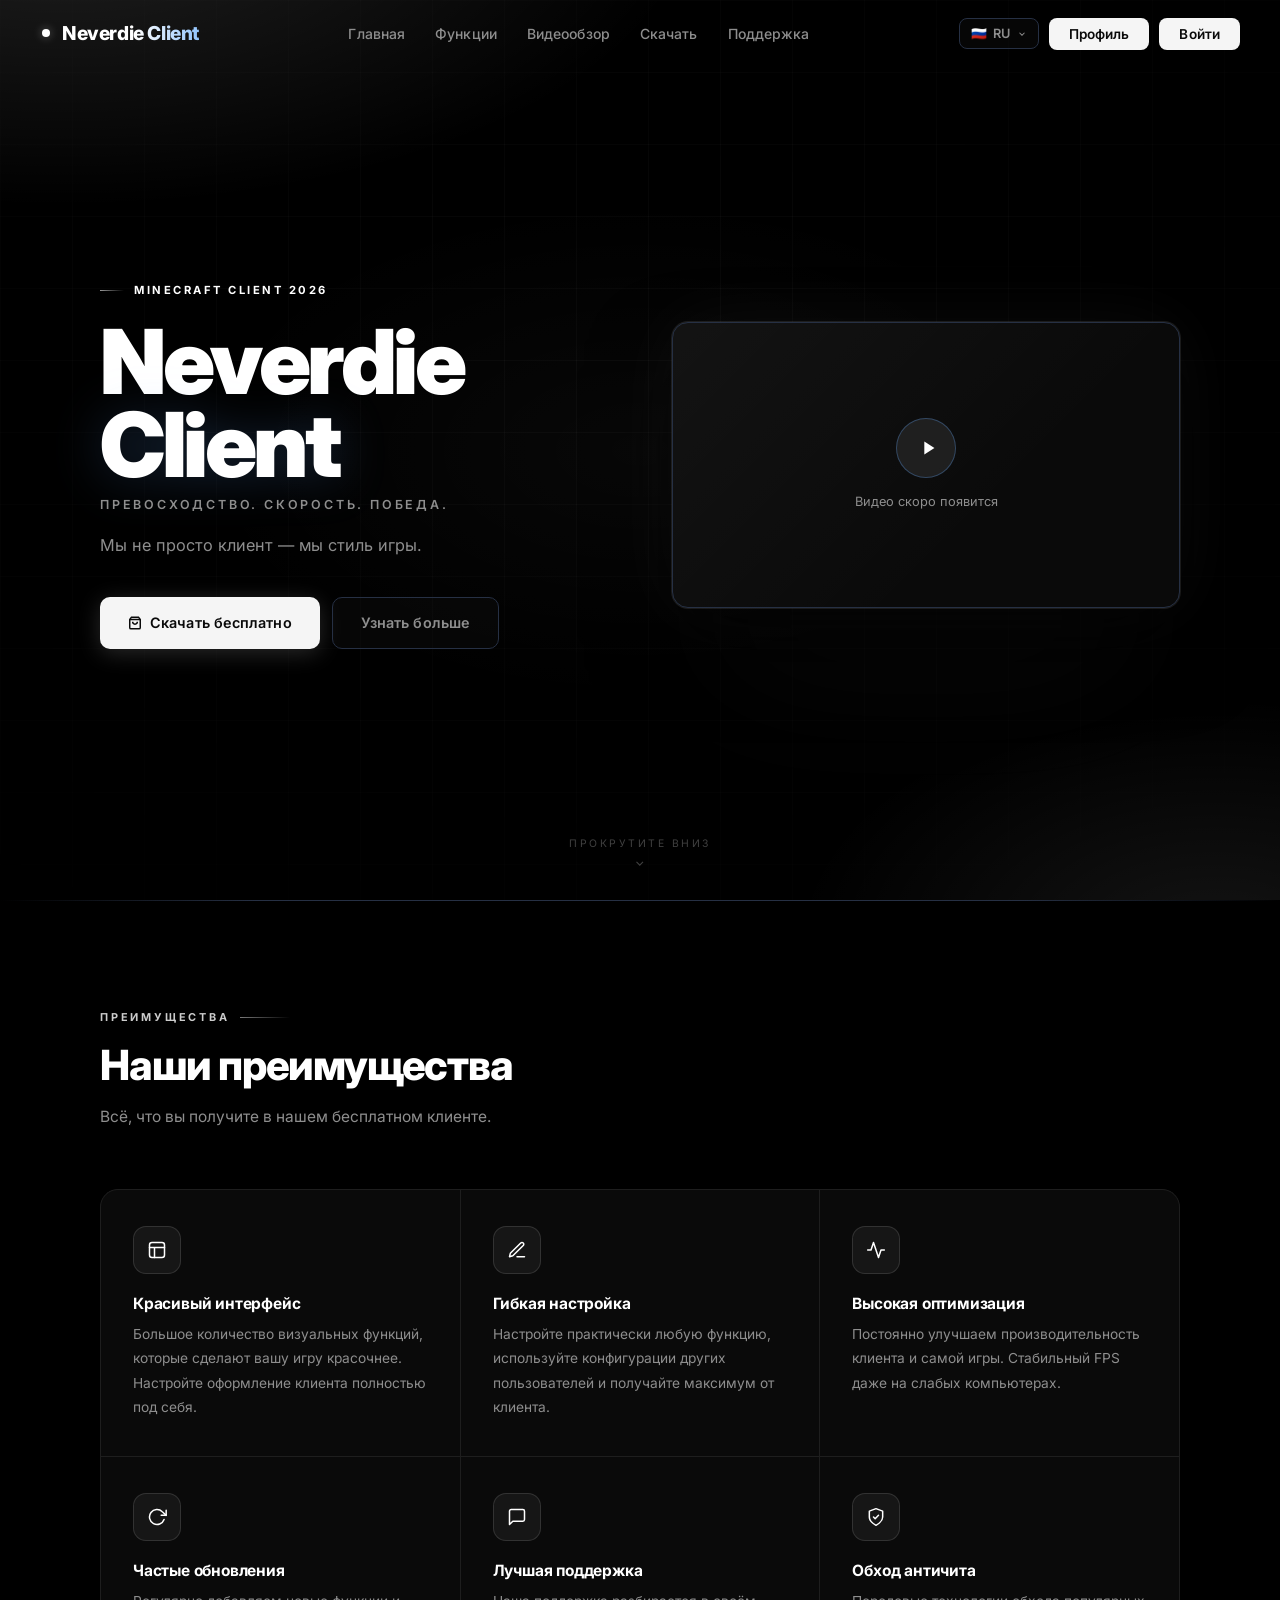
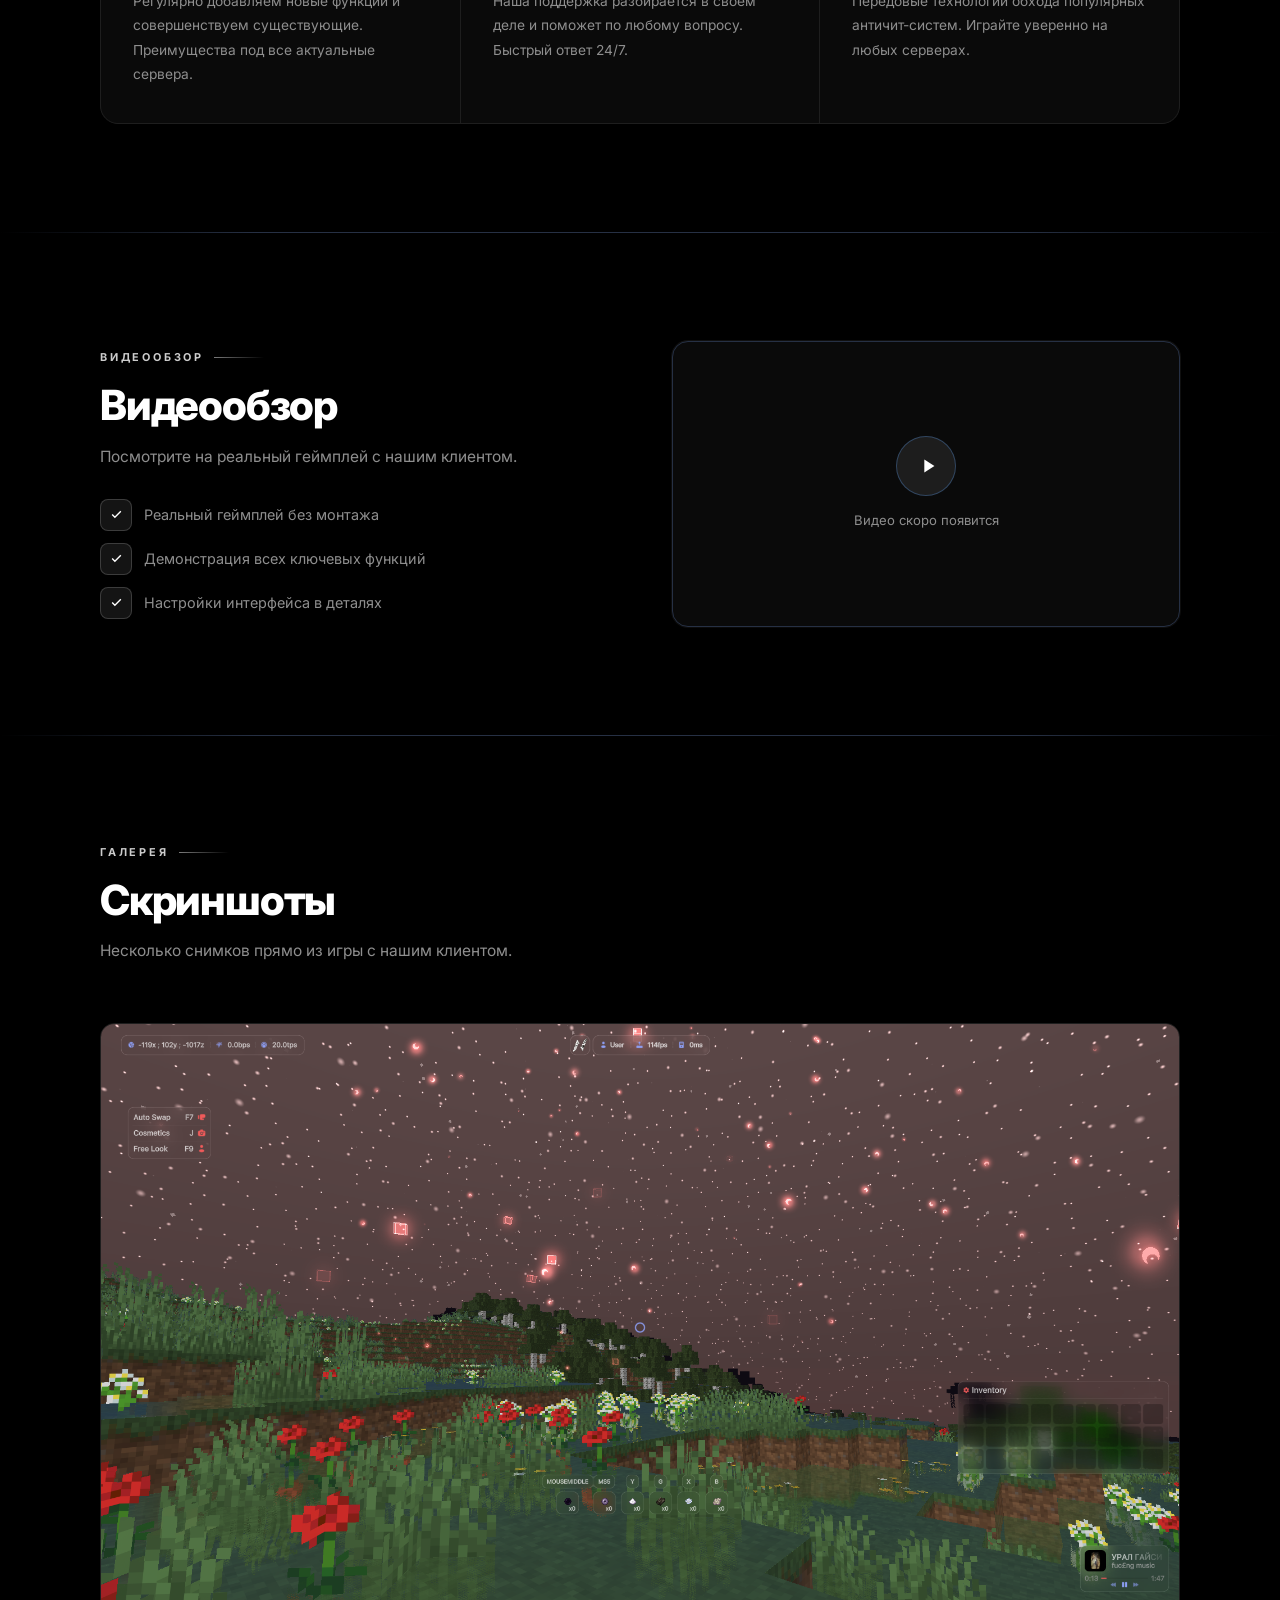
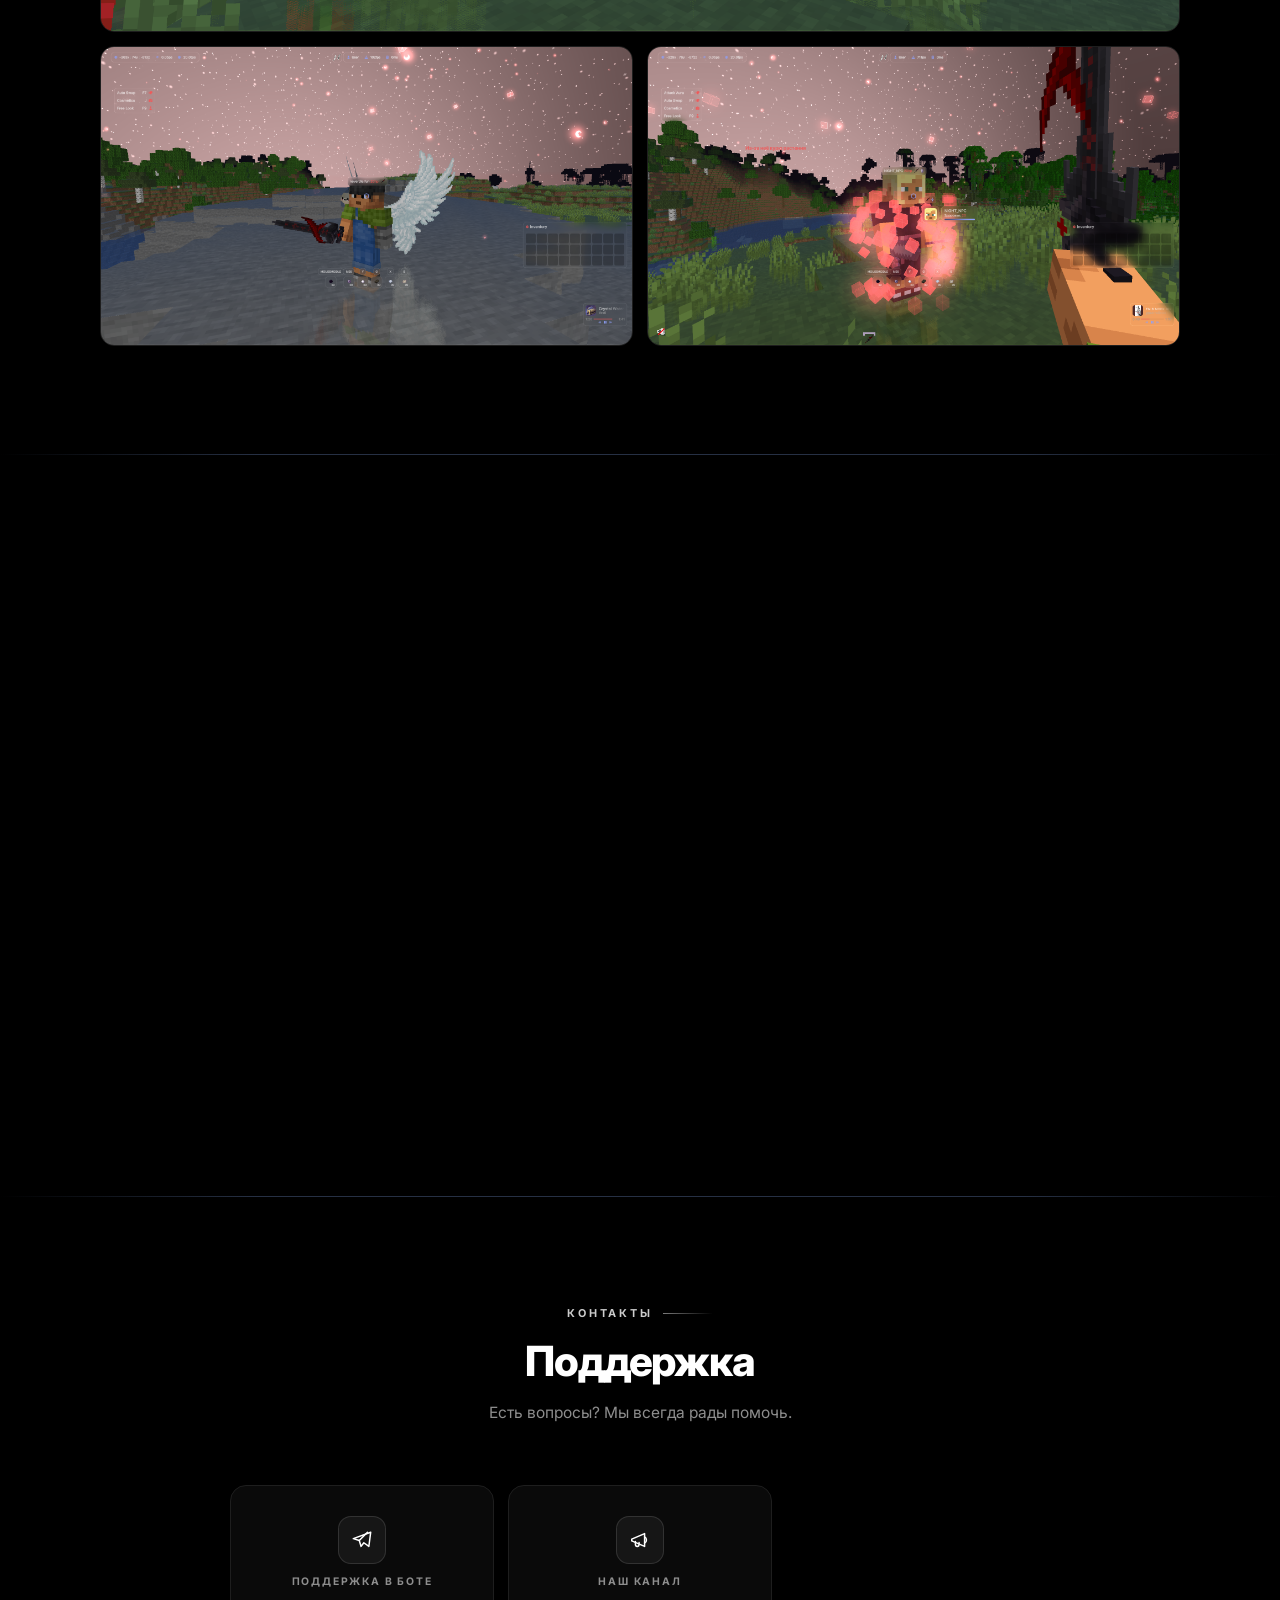
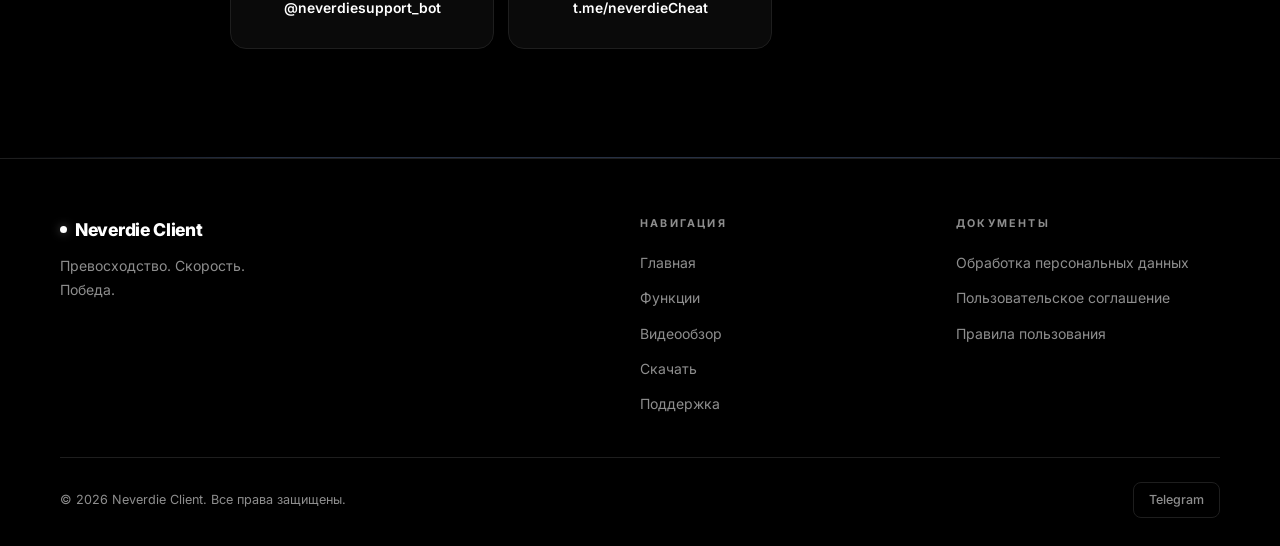
==== index.html @ fd831a09 "remove id" ====
<!DOCTYPE html>
<html lang="ru">
<head>
  <meta charset="UTF-8" />
  <meta name="viewport" content="width=device-width, initial-scale=1.0" />
  <title>Neverdie Client — Minecraft 2026</title>
  <meta name="description" content="Neverdie Client — бесплатный Minecraft клиент нового поколения. Красивый интерфейс, оптимизация, обход античита." />
  <link rel="preconnect" href="https://fonts.googleapis.com" />
  <link rel="preconnect" href="https://fonts.gstatic.com" crossorigin />
  <link href="https://fonts.googleapis.com/css2?family=Inter:wght@400;500;600;700;800;900&display=swap" rel="stylesheet" />
  <link rel="stylesheet" href="style.css" />
</head>
<body>

<div class="bg-base"></div>
<div class="bg-grid"></div>
<div class="cursor-glow" id="cursorGlow"></div>

<!-- ════════════════════════════════════════
     NAVBAR
════════════════════════════════════════ -->
<nav class="navbar" id="navbar">

  <!-- Логотип -->
  <span class="nav-logo" onclick="scrollTo({top:0,behavior:'smooth'})">
    <span class="logo-dot"></span>
    Neverdie Client
  </span>

  <!-- Центральные ссылки -->
  <ul class="nav-center" id="navCenter">
    <li><a href="#hero"        data-i18n="nav0">Главная</a></li>
    <li><a href="#features"    data-i18n="nav1">Функции</a></li>
    <li><a href="#video"       data-i18n="nav2">Видеообзор</a></li>
    <li><a href="#pricing"     data-i18n="nav3">Скачать</a></li>
    <li><a href="#support"     data-i18n="nav4">Поддержка</a></li>
  </ul>

  <!-- Правая часть: язык + кнопка купить + гамбургер -->
  <div class="nav-right">

    <!-- Выбор языка -->
    <div class="lang-selector" id="langSelector">
      <button class="lang-btn" id="langBtn" onclick="toggleLangDropdown()">
        <span id="langFlag">🇷🇺</span>
        <span id="langLabel">RU</span>
        <svg viewBox="0 0 24 24" fill="none" stroke="currentColor" stroke-width="2.5">
          <polyline points="6,9 12,15 18,9"></polyline>
        </svg>
      </button>
      <div class="lang-dropdown" id="langDropdown"></div>
    </div>

    <button class="nav-buy nav-profile-hidden" id="navProfileBtn" onclick="location.href='profile.html'">Профиль</button>
    <button class="nav-buy" id="navAuthBtn" onclick="navAuthClick()">Войти</button>

    <button class="hamburger" id="hamburger" onclick="toggleMobileMenu()" aria-label="Меню">
      <span></span><span></span><span></span>
    </button>

  </div>
</nav>

<!-- Мобильное меню -->
<div class="mobile-menu" id="mobileMenu">
  <a href="#hero"     onclick="closeMobileMenu()" data-mob-i18n="nav0">Главная</a>
  <a href="#features" onclick="closeMobileMenu()" data-mob-i18n="nav1">Функции</a>
  <a href="#video"    onclick="closeMobileMenu()" data-mob-i18n="nav2">Видеообзор</a>
  <a href="#pricing"  onclick="closeMobileMenu()" data-mob-i18n="nav3">Скачать</a>
  <a href="#support"  onclick="closeMobileMenu()" data-mob-i18n="nav4">Поддержка</a>
  <a onclick="closeMobileMenu();openAuth()" id="mobAuthLink">Войти</a>
  <a onclick="location.href='profile.html'" id="mobProfileLink" style="display:none">Профиль</a>
</div>

<!-- ════════════════════════════════════════
     HERO
════════════════════════════════════════ -->
<section id="hero" style="padding:0;">
  <div class="hero">
    <div class="hero-inner">

      <!-- Левая часть: текст -->
      <div class="hero-left">

        <div class="hero-eyebrow anim-up">
          <span class="hero-eyebrow-line"></span>
          Minecraft Client 2026
        </div>

        <h1 class="anim-up-2">
          <span class="hero-title-static">Neverdie</span>
          <span class="hero-title-accent">Client</span>
        </h1>

        <p class="hero-tagline anim-up-2" id="heroTagline">
          Превосходство. Скорость. Победа.
        </p>

        <p class="hero-desc anim-up-3" id="heroQuote">
          Мы не просто клиент — мы стиль игры.
        </p>

        <div class="hero-actions anim-up-4">
          <a href="#pricing" class="btn btn-primary" id="heroBtnBuy">
            <svg width="14" height="14" viewBox="0 0 24 24" fill="none" stroke="currentColor" stroke-width="2.5">
              <path d="M21 15v4a2 2 0 01-2 2H5a2 2 0 01-2-2v-4"/>
              <polyline points="7,10 12,15 17,10"/>
              <line x1="12" y1="15" x2="12" y2="3"/>
            </svg>
            Скачать бесплатно
          </a>
          <a href="#features" class="btn btn-outline" id="heroBtnLearn">
            Узнать больше
          </a>
        </div>

      </div>

      <!-- Правая часть: видео -->
      <div class="hero-right anim-right">
        <div class="hero-video-frame" id="heroVideoFrame">
          <div class="hero-video-placeholder" id="heroVideoPlaceholder">
            <div class="play-icon-wrap">
              <svg viewBox="0 0 24 24" fill="currentColor">
                <path d="M8 5v14l11-7z"/>
              </svg>
            </div>
            <p id="heroVideoHint">Видео скоро появится</p>
          </div>
        </div>
      </div>

    </div>

    <!-- Подсказка прокрутки -->
    <div class="scroll-hint">
      <span data-i18n="scrollDown">Прокрутите вниз</span>
      <svg viewBox="0 0 24 24" fill="none" stroke="currentColor" stroke-width="2">
        <polyline points="6,9 12,15 18,9"></polyline>
      </svg>
    </div>
  </div>
</section>

<div class="divider"></div>

<!-- ════════════════════════════════════════
     FEATURES
════════════════════════════════════════ -->
<section id="features">
  <div class="container">

    <div class="section-header reveal">
      <div class="section-eyebrow">Преимущества</div>
      <h2 class="section-title" data-i18n="sectionFeatures">Наши преимущества</h2>
      <p class="section-subtitle" data-i18n="featuresSubtitle">
        Всё, что вы гарантированно получите после покупки нашего клиента.
      </p>
    </div>

    <div class="features-grid" id="featuresGrid">
      <!-- Генерируется в script.js → buildFeatures() -->
    </div>

  </div>
</section>

<div class="divider"></div>

<!-- ════════════════════════════════════════
     ВИДЕООБЗОР
     Слева — заголовок и описание
     Справа — плеер
════════════════════════════════════════ -->
<section id="video">
  <div class="container">
    <div class="video-section-container">

      <!-- Левая часть: описание -->
      <div class="reveal">
        <div class="section-eyebrow">Видеообзор</div>
        <h2 class="section-title" data-i18n="sectionVideo">Видеообзор</h2>
        <p class="section-subtitle" data-i18n="videoSubtitle">
          Посмотрите на реальный геймплей с нашим клиентом.
        </p>

        <div class="video-bullets">
          <div class="video-bullet">
            <div class="video-bullet-icon">
              <svg viewBox="0 0 24 24" fill="none" stroke="currentColor" stroke-width="2.5">
                <polyline points="20,6 9,17 4,12"/>
              </svg>
            </div>
            <span class="video-bullet-text" data-i18n="videoBullet1">Реальный геймплей без монтажа</span>
          </div>
          <div class="video-bullet">
            <div class="video-bullet-icon">
              <svg viewBox="0 0 24 24" fill="none" stroke="currentColor" stroke-width="2.5">
                <polyline points="20,6 9,17 4,12"/>
              </svg>
            </div>
            <span class="video-bullet-text" data-i18n="videoBullet2">Демонстрация всех ключевых функций</span>
          </div>
          <div class="video-bullet">
            <div class="video-bullet-icon">
              <svg viewBox="0 0 24 24" fill="none" stroke="currentColor" stroke-width="2.5">
                <polyline points="20,6 9,17 4,12"/>
              </svg>
            </div>
            <span class="video-bullet-text" data-i18n="videoBullet3">Настройки интерфейса в деталях</span>
          </div>
        </div>
      </div>

      <!-- Правая часть: плеер -->
      <div class="reveal reveal-d2">
        <div class="video-embed-wrap" id="videoContainer">
          <div class="video-embed-placeholder">
            <div class="play-icon-wrap">
              <svg viewBox="0 0 24 24" fill="currentColor" style="width:22px;height:22px;color:var(--primary-light);margin-left:3px;">
                <path d="M8 5v14l11-7z"/>
              </svg>
            </div>
            <p id="videoPlaceholderText">Видео скоро появится здесь</p>
          </div>
        </div>
      </div>

    </div>
  </div>
</section>

<div class="divider"></div>

<!-- ════════════════════════════════════════
     СКРИНШОТЫ
════════════════════════════════════════ -->
<section id="screenshots">
  <div class="container">

    <div class="section-header reveal">
      <div class="section-eyebrow">Галерея</div>
      <h2 class="section-title" data-i18n="sectionScreenshots">Скриншоты</h2>
      <p class="section-subtitle" data-i18n="screenshotsSubtitle">
        Несколько снимков прямо из игры с нашим клиентом.
      </p>
    </div>

    <div class="screenshots-grid" id="screenshotsGrid">
      <!-- Генерируется в script.js → buildScreenshots() -->
    </div>

  </div>
</section>

<div class="divider"></div>

<!-- ════════════════════════════════════════
     ТАРИФЫ
════════════════════════════════════════ -->
<section id="pricing">
  <div class="container">

    <div class="section-header reveal">
      <div class="section-eyebrow">Тарифы</div>
      <h2 class="section-title" data-i18n="sectionPricing">Тарифы</h2>
      <p class="section-subtitle" data-i18n="pricingSubtitle">
        Выберите подходящий план. Все планы включают полный доступ к функционалу.
      </p>
    </div>

    <div class="pricing-grid" id="pricingGrid">
      <!-- Генерируется в script.js → buildPricing() -->
    </div>

  </div>
</section>

<div class="divider"></div>

<!-- ════════════════════════════════════════
     ПОДДЕРЖКА
════════════════════════════════════════ -->
<section id="support">
  <div class="container">

    <div class="section-header reveal" style="text-align:center;">
      <div class="section-eyebrow" style="justify-content:center;">Контакты</div>
      <h2 class="section-title" data-i18n="sectionSupport">Поддержка</h2>
      <p class="section-subtitle" data-i18n="supportSubtitle" style="margin:0 auto;">
        Есть вопросы? Мы всегда рады помочь.
      </p>
    </div>

    <div class="support-grid">

      <!-- Telegram-бот поддержки -->
      <a class="support-card reveal reveal-d1" id="supportTelegramCard" href="https://t.me/neverdiesupport_bot" target="_blank" rel="noopener">
        <div class="support-icon">
          <!-- Telegram icon (монохромный SVG) -->
          <svg viewBox="0 0 24 24" fill="none" stroke="currentColor" stroke-width="1.6" stroke-linecap="round" stroke-linejoin="round" style="width:22px;height:22px;color:var(--primary-light);">
            <path d="M21.5 3.5L2.5 10.5l6.5 2 2 6.5 3-4 5.5 4z"/>
            <path d="M9 12.5l9-9"/>
          </svg>
        </div>
        <div class="support-label" data-i18n="supportBot">Поддержка в боте</div>
        <div class="support-value">@neverdiesupport_bot</div>
      </a>

      <!-- Наш канал -->
      <a class="support-card reveal reveal-d2" id="supportChannelCard" href="https://t.me/neverdieCheat" target="_blank" rel="noopener">
        <div class="support-icon">
          <!-- Megaphone icon (монохромный SVG) -->
          <svg viewBox="0 0 24 24" fill="none" stroke="currentColor" stroke-width="1.6" stroke-linecap="round" stroke-linejoin="round" style="width:22px;height:22px;color:var(--primary-light);">
            <path d="M3 11l14-6v14L3 13v-2z"/>
            <path d="M7 13.5V17a2 2 0 004 0v-2.2"/>
            <path d="M17 8.5a4 4 0 010 7"/>
          </svg>
        </div>
        <div class="support-label" data-i18n="supportChannel">Наш канал</div>
        <div class="support-value">t.me/neverdieCheat</div>
      </a>

    </div>
  </div>
</section>

<div class="divider"></div>

<!-- ════════════════════════════════════════
     FOOTER
════════════════════════════════════════ -->
<footer class="footer">
  <div class="footer-inner">

    <!-- Брендинг -->
    <div class="footer-brand">
      <div class="footer-brand-name">
        <span class="logo-dot"></span>
        Neverdie Client
      </div>
      <p class="footer-tagline" id="footerTagline">Превосходство. Скорость. Победа.</p>
    </div>

    <!-- Навигация -->
    <div class="footer-col">
      <h4 data-i18n="footerNav">Навигация</h4>
      <ul>
        <li><a href="#hero"     data-i18n="nav0">Главная</a></li>
        <li><a href="#features" data-i18n="nav1">Функции</a></li>
        <li><a href="#video"    data-i18n="nav2">Видеообзор</a></li>
        <li><a href="#pricing"  data-i18n="nav3">Купить</a></li>
        <li><a href="#support"  data-i18n="nav4">Поддержка</a></li>
      </ul>
    </div>

    <!-- Документы -->
    <div class="footer-col">
      <h4 data-i18n="footerLegal">Документы</h4>
      <ul>
        <li><a onclick="openModal('privacy')" data-i18n="footerPrivacy">Обработка персональных данных</a></li>
        <li><a onclick="openModal('terms')"   data-i18n="footerTerms">Пользовательское соглашение</a></li>
        <li><a onclick="openModal('rules')"   data-i18n="footerRules">Правила пользования</a></li>
      </ul>
    </div>

  </div>

    <div class="footer-bottom">
    <p id="footerCopy"></p>
    <div class="footer-socials">
      <a href="https://t.me/neverdieCheat" id="footerTelegram" target="_blank">Telegram</a>
    </div>
  </div>
</footer>

<!-- ════════════════════════════════════════
     LEGAL MODALS
════════════════════════════════════════ -->

<!-- Политика персональных данных -->
<div class="modal-overlay" id="modalPrivacy" onclick="closeModalOutside(event,'modalPrivacy')">
  <div class="modal">
    <div class="modal-header">
      <h3 data-i18n="footerPrivacy">Обработка персональных данных</h3>
      <button class="modal-close" onclick="closeModal('privacy')">
        <svg width="13" height="13" viewBox="0 0 24 24" fill="none" stroke="currentColor" stroke-width="2.5">
          <line x1="18" y1="6" x2="6" y2="18"/><line x1="6" y1="6" x2="18" y2="18"/>
        </svg>
      </button>
    </div>
    <div class="modal-body">
      <div class="legal-body" id="legalPrivacyBody"></div>
    </div>
  </div>
</div>

<!-- Пользовательское соглашение -->
<div class="modal-overlay" id="modalTerms" onclick="closeModalOutside(event,'modalTerms')">
  <div class="modal">
    <div class="modal-header">
      <h3 data-i18n="footerTerms">Пользовательское соглашение</h3>
      <button class="modal-close" onclick="closeModal('terms')">
        <svg width="13" height="13" viewBox="0 0 24 24" fill="none" stroke="currentColor" stroke-width="2.5">
          <line x1="18" y1="6" x2="6" y2="18"/><line x1="6" y1="6" x2="18" y2="18"/>
        </svg>
      </button>
    </div>
    <div class="modal-body">
      <div class="legal-body" id="legalTermsBody"></div>
    </div>
  </div>
</div>

<!-- Правила пользования -->
<div class="modal-overlay" id="modalRules" onclick="closeModalOutside(event,'modalRules')">
  <div class="modal">
    <div class="modal-header">
      <h3 data-i18n="footerRules">Правила пользования</h3>
      <button class="modal-close" onclick="closeModal('rules')">
        <svg width="13" height="13" viewBox="0 0 24 24" fill="none" stroke="currentColor" stroke-width="2.5">
          <line x1="18" y1="6" x2="6" y2="18"/><line x1="6" y1="6" x2="18" y2="18"/>
        </svg>
      </button>
    </div>
    <div class="modal-body">
      <div class="legal-body" id="legalRulesBody"></div>
    </div>
  </div>
</div>

<!-- ── АВТОРИЗАЦИЯ (как в лаунчере) ── -->
<div class="modal-overlay" id="modalAuth" onclick="closeModalOutside(event,'modalAuth')">
  <div class="modal auth-modal">
    <div class="modal-header">
      <h3 id="authTitle">Вход</h3>
      <button class="modal-close" onclick="closeModal('auth')">
        <svg width="13" height="13" viewBox="0 0 24 24" fill="none" stroke="currentColor" stroke-width="2.5">
          <line x1="18" y1="6" x2="6" y2="18"/><line x1="6" y1="6" x2="18" y2="18"/>
        </svg>
      </button>
    </div>
    <div class="modal-body">
      <div class="auth-tabs">
        <button class="auth-tab active" id="authTabLogin" onclick="switchAuthTab('login')">Вход</button>
        <button class="auth-tab" id="authTabRegister" onclick="switchAuthTab('register')">Регистрация</button>
      </div>
      <div class="auth-error" id="authError"></div>
      <input class="auth-input" id="authNick" maxlength="16" placeholder="Ник" autocomplete="username" />
      <input class="auth-input" id="authPassword" type="password" placeholder="Пароль" autocomplete="current-password" />
      <input class="auth-input" id="authRepeat" type="password" placeholder="Повторите пароль" autocomplete="new-password" style="display:none" />
      <button class="btn btn-primary" id="authSubmit" style="width:100%" onclick="submitAuth()">Войти</button>
    </div>
  </div>
</div>

<!-- ── ПРОФИЛЬ ── -->
<div class="modal-overlay" id="modalProfile" onclick="closeModalOutside(event,'modalProfile')">
  <div class="modal auth-modal">
    <div class="modal-header">
      <h3 id="profileTitle">Профиль</h3>
      <button class="modal-close" onclick="closeModal('profile')">
        <svg width="13" height="13" viewBox="0 0 24 24" fill="none" stroke="currentColor" stroke-width="2.5">
          <line x1="18" y1="6" x2="6" y2="18"/><line x1="6" y1="6" x2="18" y2="18"/>
        </svg>
      </button>
    </div>
    <div class="modal-body">
      <div class="profile-head">
        <div class="profile-avatar" id="profileAvatar">N</div>
        <div>
          <div class="profile-nick" id="profileNick">—</div>
          <div class="profile-status"><span class="status-dot"></span><span id="profileStatus">Активен</span></div>
        </div>
      </div>
      <div class="profile-rows">
        <div class="profile-row"><span id="profileSinceLabel">С нами с</span><b id="profileSince">—</b></div>
        <div class="profile-row"><span id="profileVersionLabel">Версия лаунчера</span><b id="profileVersion">—</b></div>
      </div>
      <button class="btn btn-primary" style="width:100%;margin-bottom:10px" id="profileDownloadBtn" onclick="closeModal('profile');handleDownload()">Скачать</button>
      <button class="btn btn-outline" style="width:100%" id="profileLogoutBtn" onclick="profileLogout()">Выйти</button>
    </div>
  </div>
</div>

<!-- ── TOAST ── -->
<div class="toast" id="toast">
  <span id="toastMsg"></span>
</div>

<script src="config.js"></script>
<script src="script.js"></script>
</body>
</html>
---- style.css ----
/* ============================================================
   VORTEX CLIENT — STYLESHEET  v4.0
   Чёрный · Синий · Плавно · Профессионально · 2026
   ============================================================ */

/* ── RESET ── */
*, *::before, *::after { box-sizing: border-box; margin: 0; padding: 0; }

/* ── CSS VARIABLES ── */
:root {
  --primary:         #F5F5F5;
  --primary-light:   #FFFFFF;
  --primary-dark:    #CFCFCF;
  --secondary:       #A3A3A3;
  --bg:              #08090D;
  --bg-card:         #0D1017;
  --bg-card-hover:   #111827;
  --text:            #E8EAED;
  --text-muted:      #64748B;
  --border:          #1E2433;
  --border-light:    #263044;
  --success:         #22C55E;
  --glow:            rgba(255,255,255,0.28);
  --font:            'Inter', 'Segoe UI', system-ui, sans-serif;
  --ease:            cubic-bezier(0.4, 0, 0.2, 1);
  --ease-out:        cubic-bezier(0.0, 0.0, 0.2, 1);
  --transition:      0.35s cubic-bezier(0.4, 0, 0.2, 1);
  --transition-fast: 0.18s cubic-bezier(0.4, 0, 0.2, 1);
  --transition-slow: 0.65s cubic-bezier(0.4, 0, 0.2, 1);
}

html { scroll-behavior: smooth; font-size: 16px; }

body {
  background: var(--bg);
  color: var(--text);
  font-family: var(--font);
  line-height: 1.65;
  overflow-x: hidden;
  -webkit-font-smoothing: antialiased;
  -moz-osx-font-smoothing: grayscale;
}

/* ── SCROLLBAR ── */
::-webkit-scrollbar { width: 4px; }
::-webkit-scrollbar-track { background: var(--bg); }
::-webkit-scrollbar-thumb { background: var(--primary-dark); border-radius: 99px; }
::-webkit-scrollbar-thumb:hover { background: var(--primary); }

/* ── SELECTION ── */
::selection { background: var(--primary); color: #fff; }

/* ────────────────────────────────────────────
   BACKGROUNDS
──────────────────────────────────────────── */
.bg-base {
  position: fixed;
  inset: 0;
  z-index: 0;
  pointer-events: none;
  background:
    radial-gradient(ellipse 90% 60% at 5%  -10%, rgba(255,255,255,0.13) 0%, transparent 55%),
    radial-gradient(ellipse 60% 50% at 95% 105%, rgba(255,255,255,0.08) 0%, transparent 55%),
    radial-gradient(ellipse 50% 40% at 50%  50%, rgba(255,255,255,0.03) 0%, transparent 70%);
}

.bg-grid {
  position: fixed;
  inset: 0;
  z-index: 0;
  pointer-events: none;
  background-image:
    linear-gradient(rgba(255,255,255,0.03) 1px, transparent 1px),
    linear-gradient(90deg, rgba(255,255,255,0.03) 1px, transparent 1px);
  background-size: 72px 72px;
  mask-image: radial-gradient(ellipse 85% 75% at 50% 40%, black 0%, transparent 100%);
}

/* ── LAYOUT ── */
.container {
  max-width: 1160px;
  margin: 0 auto;
  padding: 0 40px;
  position: relative;
  z-index: 2;
}

/* ────────────────────────────────────────────
   NAVBAR
──────────────────────────────────────────── */
.navbar {
  position: fixed;
  top: 0; left: 0; right: 0;
  z-index: 1000;
  height: 68px;
  display: flex;
  align-items: center;
  justify-content: space-between;
  padding: 0 40px;
  transition: background var(--transition), border-color var(--transition), box-shadow var(--transition);
  border-bottom: 1px solid transparent;
}

/* Стеклянный navbar при скролле — тёмно-серо-синий, не чёрный */
.navbar.scrolled {
  background: rgba(10, 12, 20, 0.72);
  backdrop-filter: blur(28px) saturate(1.6);
  -webkit-backdrop-filter: blur(28px) saturate(1.6);
  border-bottom-color: rgba(255,255,255,0.14);
  box-shadow: 0 1px 0 rgba(255,255,255,0.07), 0 10px 40px rgba(0,0,0,0.35);
}

/* ── LOGO ── */
.nav-logo {
  font-size: 1.2rem;
  font-weight: 800;
  letter-spacing: -0.4px;
  text-decoration: none;
  cursor: pointer;
  user-select: none;
  display: flex;
  align-items: center;
  gap: 10px;
  flex-shrink: 0;
  /* Переливающийся градиент на тексте */
  background: linear-gradient(
    90deg,
    var(--text) 0%,
    var(--primary-light) 30%,
    #93C5FD 50%,
    var(--primary-light) 68%,
    var(--text) 100%
  );
  background-size: 200% auto;
  -webkit-background-clip: text;
  -webkit-text-fill-color: transparent;
  background-clip: text;
  animation: logoShimmer 4s linear infinite;
}

@keyframes logoShimmer {
  0%   { background-position: 0%   center; }
  100% { background-position: 200% center; }
}

/* Точка-пульс рядом с логотипом */
.nav-logo .logo-dot {
  width: 8px;
  height: 8px;
  border-radius: 50%;
  background: var(--primary);
  flex-shrink: 0;
  position: relative;
  margin: 0 2px;
  box-shadow: 0 0 6px var(--primary), 0 0 12px rgba(255,255,255,0.4);
  animation: dotPulse 2.5s ease-in-out infinite;
  -webkit-text-fill-color: initial;
  background-clip: initial;
}

@keyframes dotPulse {
  0%, 100% {
    box-shadow: 0 0 6px var(--primary), 0 0 12px rgba(255,255,255,0.3);
    transform: scale(1);
  }
  50% {
    box-shadow: 0 0 10px var(--primary), 0 0 18px rgba(255,255,255,0.55);
    transform: scale(1.1);
  }
}

/* Убираем overflow у navbar и логотипа чтобы точка не обрезалась */
.navbar {
  overflow: visible;
}
.nav-logo {
  overflow: visible;
  padding: 2px 0;
}

.nav-center {
  display: flex;
  align-items: center;
  gap: 2px;
  list-style: none;
}
.nav-center a {
  color: var(--text-muted);
  text-decoration: none;
  font-size: 0.875rem;
  font-weight: 500;
  padding: 7px 14px;
  border-radius: 8px;
  transition: color var(--transition-fast), background var(--transition-fast);
  white-space: nowrap;
  letter-spacing: 0.1px;
}
.nav-center a:hover { color: var(--text); background: rgba(255,255,255,0.04); }

.nav-right {
  display: flex;
  align-items: center;
  gap: 10px;
  flex-shrink: 0;
}

/* Кнопка "Купить" в nav */
.nav-buy {
  background: var(--primary) !important;
  color: #fff !important;
  padding: 8px 20px !important;
  border-radius: 8px !important;
  font-weight: 600 !important;
  font-size: 0.85rem !important;
  text-decoration: none !important;
  display: inline-flex !important;
  align-items: center !important;
  white-space: nowrap !important;
  border: none !important;
  transition: background var(--transition-fast), transform var(--transition-fast), box-shadow var(--transition-fast) !important;
  letter-spacing: 0.1px !important;
}
.nav-buy:hover {
  background: var(--primary-dark) !important;
  transform: translateY(-1px) !important;
  box-shadow: 0 6px 24px var(--glow) !important;
}

/* ── LANGUAGE SELECTOR ── */
.lang-selector { position: relative; }

.lang-btn {
  display: flex;
  align-items: center;
  gap: 6px;
  padding: 7px 11px;
  border-radius: 8px;
  border: 1px solid var(--border-light);
  background: rgba(255,255,255,0.025);
  color: var(--text-muted);
  font-size: 0.8rem;
  font-weight: 600;
  cursor: pointer;
  transition: all var(--transition-fast);
  letter-spacing: 0.3px;
  font-family: var(--font);
  white-space: nowrap;
}
.lang-btn:hover { border-color: rgba(255,255,255,0.4); color: var(--text); background: rgba(255,255,255,0.07); }
.lang-btn svg { width: 10px; height: 10px; transition: transform var(--transition-fast); flex-shrink: 0; }
.lang-btn.open svg { transform: rotate(180deg); }
.lang-flag { font-size: 1rem; line-height: 1; flex-shrink: 0; }

.lang-dropdown {
  position: absolute;
  top: calc(100% + 8px);
  right: 0;
  background: rgba(11, 14, 22, 0.98);
  backdrop-filter: blur(20px);
  border: 1px solid var(--border-light);
  border-radius: 12px;
  overflow: hidden;
  min-width: 170px;
  opacity: 0;
  visibility: hidden;
  transform: translateY(-8px) scale(0.96);
  transition: opacity 0.2s var(--ease), transform 0.2s var(--ease), visibility 0.2s;
  box-shadow: 0 28px 64px rgba(0,0,0,0.6), 0 0 0 1px rgba(255,255,255,0.07);
  z-index: 200;
}
.lang-dropdown.open { opacity: 1; visibility: visible; transform: translateY(0) scale(1); }

.lang-option {
  display: flex;
  align-items: center;
  gap: 10px;
  padding: 10px 14px;
  cursor: pointer;
  font-size: 0.84rem;
  color: var(--text-muted);
  transition: background var(--transition-fast), color var(--transition-fast);
}
.lang-option:hover { background: rgba(255,255,255,0.09); color: var(--text); }
.lang-option.active { color: var(--primary-light); }
.lang-option .lang-flag { font-size: 1.1rem; }
.lang-code-badge {
  font-weight: 700;
  font-size: 0.68rem;
  background: rgba(255,255,255,0.13);
  color: var(--primary-light);
  padding: 2px 7px;
  border-radius: 5px;
  letter-spacing: 0.5px;
  margin-left: auto;
}

/* ── HAMBURGER ── */
.hamburger {
  display: none;
  flex-direction: column;
  gap: 5px;
  cursor: pointer;
  padding: 5px;
  background: none;
  border: none;
  flex-shrink: 0;
}
.hamburger span {
  display: block;
  width: 22px;
  height: 2px;
  background: var(--text-muted);
  border-radius: 99px;
  transition: all var(--transition);
}
.hamburger:hover span { background: var(--text); }
.hamburger.open span:nth-child(1) { transform: translateY(7px) rotate(45deg); }
.hamburger.open span:nth-child(2) { opacity: 0; width: 0; }
.hamburger.open span:nth-child(3) { transform: translateY(-7px) rotate(-45deg); }

/* ── MOBILE MENU ── */
.mobile-menu {
  display: none;
  position: fixed;
  top: 68px; left: 0; right: 0;
  background: rgba(8,9,14,0.97);
  backdrop-filter: blur(24px);
  border-bottom: 1px solid var(--border);
  padding: 12px 20px 20px;
  z-index: 999;
  flex-direction: column;
  gap: 2px;
}
.mobile-menu.open { display: flex; }
.mobile-menu a {
  color: var(--text-muted);
  text-decoration: none;
  font-size: 0.95rem;
  font-weight: 500;
  padding: 11px 14px;
  border-radius: 8px;
  transition: all var(--transition-fast);
}
.mobile-menu a:hover { color: var(--text); background: rgba(255,255,255,0.04); }

/* ────────────────────────────────────────────
   HERO
──────────────────────────────────────────── */
.hero {
  min-height: 100vh;
  display: flex;
  flex-direction: column;
  align-items: center;
  justify-content: center;
  padding: 110px 0 80px;
  position: relative;
  z-index: 2;
}

.hero-inner {
  display: grid;
  grid-template-columns: 1fr 1fr;
  gap: 64px;
  align-items: center;
  width: 100%;
  max-width: 1160px;
  margin: 0 auto;
  padding: 0 40px;
}

.hero-left {
  display: flex;
  flex-direction: column;
  align-items: flex-start;
}

/* Маленькая метка над заголовком */
.hero-eyebrow {
  display: inline-flex;
  align-items: center;
  gap: 10px;
  font-size: 0.7rem;
  font-weight: 700;
  color: var(--primary-light);
  letter-spacing: 2.5px;
  text-transform: uppercase;
  margin-bottom: 20px;
  opacity: 0.75;
}
.hero-eyebrow-line {
  width: 24px;
  height: 1px;
  background: linear-gradient(90deg, var(--primary-light), transparent);
  flex-shrink: 0;
}

/* ── ГЛАВНЫЙ ЗАГОЛОВОК — Vortex / Client ── */
.hero h1 {
  font-size: clamp(3.4rem, 7vw, 6rem);
  font-weight: 900;
  line-height: 0.93;
  letter-spacing: -3.5px;
  margin-bottom: 12px;
  transform: translateX(-8px);
}

/* "Vortex" — чистый белый */
.hero-title-static {
  display: block;
  color: var(--text);
}

/* "Client" — 3D переливающийся, плавный градиент */
.hero-title-accent {
  display: block;
  background: linear-gradient(
    120deg,
    #BFDBFE 0%,
    #93C5FD 15%,
    #60A5FA 30%,
    #3B82F6 45%,
    #2563EB 55%,
    #60A5FA 68%,
    #93C5FD 80%,
    #BFDBFE 100%
  );
  background-size: 250% 250%;
  -webkit-background-clip: text;
  -webkit-text-fill-color: transparent;
  background-clip: text;
  animation: titleFlow 6s ease-in-out infinite;
  filter: drop-shadow(0 2px 24px rgba(96,165,250,0.22));
}

@keyframes titleFlow {
  0%   { background-position: 0%   60%; }
  50%  { background-position: 100% 40%; }
  100% { background-position: 0%   60%; }
}

.hero h1:hover .hero-title-accent {
  animation-duration: 1.8s;
  filter: drop-shadow(0 2px 40px rgba(96,165,250,0.45));
}

/* Слоган — маленький, серый, с буквами */
.hero-tagline {
  font-size: 0.78rem;
  font-weight: 600;
  letter-spacing: 2.8px;
  text-transform: uppercase;
  color: var(--text-muted);
  margin-bottom: 20px;
  line-height: 1;
}

/* Описание */
.hero-desc {
  font-size: 1.02rem;
  color: var(--text-muted);
  line-height: 1.82;
  max-width: 400px;
  margin-bottom: 36px;
}

.hero-actions {
  display: flex;
  gap: 12px;
  flex-wrap: wrap;
}

/* ── HERO RIGHT — видео фрейм ── */
.hero-right {
  position: relative;
}

.hero-video-frame {
  position: relative;
  border-radius: 16px;
  overflow: hidden;
  border: 1px solid var(--border-light);
  background: var(--bg-card);
  aspect-ratio: 16/9;
  box-shadow:
    0 0 0 1px rgba(255,255,255,0.09),
    0 40px 80px rgba(0,0,0,0.7),
    0 0 80px rgba(255,255,255,0.05);
  transition: box-shadow var(--transition);
}
.hero-video-frame:hover {
  box-shadow:
    0 0 0 1px rgba(255,255,255,0.18),
    0 40px 80px rgba(0,0,0,0.7),
    0 0 100px rgba(255,255,255,0.1);
}

.hero-video-frame iframe {
  position: absolute;
  inset: 0;
  width: 100%;
  height: 100%;
  border: none;
}

.hero-video-placeholder {
  position: absolute;
  inset: 0;
  display: flex;
  flex-direction: column;
  align-items: center;
  justify-content: center;
  gap: 14px;
  background: linear-gradient(135deg, rgba(255,255,255,0.04) 0%, transparent 65%);
}

.play-icon-wrap {
  width: 60px;
  height: 60px;
  border-radius: 50%;
  border: 1.5px solid rgba(96,165,250,0.3);
  background: rgba(255,255,255,0.08);
  display: flex;
  align-items: center;
  justify-content: center;
  transition: all var(--transition);
}
.play-icon-wrap svg {
  width: 22px;
  height: 22px;
  color: var(--primary-light);
  margin-left: 3px;
}
.hero-video-placeholder:hover .play-icon-wrap {
  border-color: rgba(96,165,250,0.55);
  background: rgba(255,255,255,0.14);
  transform: scale(1.06);
}
.hero-video-placeholder p {
  color: var(--text-muted);
  font-size: 0.8rem;
  text-align: center;
  max-width: 160px;
  line-height: 1.6;
}

/* Синее свечение под видео */
.hero-right::after {
  content: '';
  position: absolute;
  bottom: -50px;
  left: 8%; right: 8%;
  height: 80px;
  background: var(--primary);
  filter: blur(80px);
  opacity: 0.06;
  pointer-events: none;
  z-index: -1;
}

/* ── SCROLL HINT ── */
.scroll-hint {
  position: absolute;
  bottom: 30px;
  left: 50%;
  transform: translateX(-50%);
  display: flex;
  flex-direction: column;
  align-items: center;
  gap: 5px;
  color: var(--text-muted);
  font-size: 0.65rem;
  letter-spacing: 2.5px;
  text-transform: uppercase;
  animation: scrollBounce 3s ease-in-out infinite;
  z-index: 3;
  opacity: 0.45;
  white-space: nowrap;
}
.scroll-hint svg { width: 13px; height: 13px; }

@keyframes scrollBounce {
  0%, 100% { transform: translateX(-50%) translateY(0);    opacity: 0.45; }
  50%       { transform: translateX(-50%) translateY(9px);  opacity: 0.7;  }
}

/* ────────────────────────────────────────────
   BUTTONS
──────────────────────────────────────────── */
.btn {
  display: inline-flex;
  align-items: center;
  justify-content: center;
  gap: 8px;
  padding: 13px 28px;
  border-radius: 10px;
  font-size: 0.9rem;
  font-weight: 600;
  cursor: pointer;
  text-decoration: none;
  border: none;
  transition: all var(--transition);
  letter-spacing: 0.1px;
  white-space: nowrap;
  font-family: var(--font);
  position: relative;
  overflow: hidden;
}

.btn::after {
  content: '';
  position: absolute;
  inset: 0;
  background: rgba(255,255,255,0);
  transition: background var(--transition-fast);
}
.btn:hover::after { background: rgba(255,255,255,0.045); }

.btn-primary {
  background: var(--primary);
  color: #fff;
  box-shadow: 0 4px 22px rgba(255,255,255,0.32), 0 1px 0 rgba(255,255,255,0.08) inset;
}
.btn-primary:hover {
  background: var(--primary-dark);
  transform: translateY(-2px);
  box-shadow: 0 10px 36px rgba(255,255,255,0.46);
}
.btn-primary:active { transform: translateY(0); }

.btn-outline {
  background: rgba(255,255,255,0.025);
  color: var(--text-muted);
  border: 1px solid var(--border-light);
}
.btn-outline:hover {
  border-color: rgba(255,255,255,0.5);
  color: var(--primary-light);
  background: rgba(255,255,255,0.07);
  transform: translateY(-2px);
}

.btn-sm { padding: 9px 18px; font-size: 0.82rem; }

/* ────────────────────────────────────────────
   SECTIONS
──────────────────────────────────────────── */
section {
  position: relative;
  z-index: 2;
  padding: 108px 0;
}

.section-header { margin-bottom: 58px; }

/* Маленький лейбл над заголовком секции */
.section-eyebrow {
  font-size: 0.68rem;
  font-weight: 700;
  letter-spacing: 2.8px;
  text-transform: uppercase;
  color: var(--primary-light);
  display: flex;
  align-items: center;
  gap: 10px;
  margin-bottom: 16px;
  opacity: 0.8;
}
.section-eyebrow::after {
  content: '';
  flex: 1;
  height: 1px;
  background: linear-gradient(90deg, rgba(255,255,255,0.35), transparent);
  max-width: 50px;
}

.section-title {
  font-size: clamp(1.85rem, 4vw, 2.6rem);
  font-weight: 800;
  letter-spacing: -1.2px;
  color: var(--text);
  margin-bottom: 14px;
  line-height: 1.1;
}

.section-subtitle {
  font-size: 0.97rem;
  color: var(--text-muted);
  line-height: 1.8;
  max-width: 480px;
}

/* ── DIVIDER ── */
.divider {
  width: 100%;
  height: 1px;
  background: linear-gradient(90deg, transparent, var(--border-light) 20%, var(--border-light) 80%, transparent);
  position: relative;
  z-index: 2;
}

/* ────────────────────────────────────────────
   FEATURES GRID
──────────────────────────────────────────── */
.features-grid {
  display: grid;
  grid-template-columns: repeat(3, 1fr);
  gap: 1px;
  background: var(--border);
  border: 1px solid var(--border);
  border-radius: 18px;
  overflow: hidden;
}

.feature-card {
  background: var(--bg-card);
  padding: 36px 32px;
  position: relative;
  transition: background var(--transition);
  cursor: default;
  /* Сброс индивидуальных границ — сетка рисуется через gap + background */
  border: none;
}
.feature-card::before {
  content: '';
  position: absolute;
  inset: 0;
  opacity: 0;
  background: linear-gradient(140deg, rgba(255,255,255,0.055) 0%, transparent 60%);
  transition: opacity var(--transition);
  pointer-events: none;
}
.feature-card:hover { background: var(--bg-card-hover); }
.feature-card:hover::before { opacity: 1; }
.feature-card:hover .feature-icon-wrap {
  border-color: rgba(255,255,255,0.5);
  background: rgba(255,255,255,0.12);
  transform: scale(1.05) translateY(-1px);
}

.feature-icon-wrap {
  width: 48px;
  height: 48px;
  border-radius: 13px;
  background: rgba(255,255,255,0.07);
  border: 1px solid rgba(255,255,255,0.15);
  display: flex;
  align-items: center;
  justify-content: center;
  margin-bottom: 20px;
  transition: all var(--transition);
}
.feature-icon-wrap svg {
  width: 20px;
  height: 20px;
  color: var(--primary-light);
  stroke-width: 1.8;
}

.feature-title {
  font-size: 0.97rem;
  font-weight: 700;
  color: var(--text);
  margin-bottom: 8px;
  letter-spacing: -0.2px;
  line-height: 1.3;
}
.feature-desc {
  font-size: 0.86rem;
  color: var(--text-muted);
  line-height: 1.78;
}

/* ────────────────────────────────────────────
   VIDEO SECTION
──────────────────────────────────────────── */
.video-section-container {
  display: grid;
  grid-template-columns: 1fr 1fr;
  gap: 64px;
  align-items: center;
}

.video-embed-wrap {
  position: relative;
  border-radius: 16px;
  overflow: hidden;
  border: 1px solid var(--border-light);
  background: var(--bg-card);
  aspect-ratio: 16/9;
  box-shadow: 0 32px 80px rgba(0,0,0,0.55), 0 0 0 1px rgba(255,255,255,0.07);
}
.video-embed-wrap iframe {
  position: absolute;
  inset: 0;
  width: 100%;
  height: 100%;
  border: none;
}

.video-embed-placeholder {
  position: absolute;
  inset: 0;
  display: flex;
  flex-direction: column;
  align-items: center;
  justify-content: center;
  gap: 14px;
}
.video-embed-placeholder p {
  color: var(--text-muted);
  font-size: 0.82rem;
  text-align: center;
  max-width: 180px;
  line-height: 1.6;
}

/* Bullets рядом с заголовком видео */
.video-bullets {
  margin-top: 28px;
  display: flex;
  flex-direction: column;
  gap: 12px;
}
.video-bullet {
  display: flex;
  align-items: center;
  gap: 12px;
}
.video-bullet-icon {
  width: 32px;
  height: 32px;
  border-radius: 8px;
  background: rgba(255,255,255,0.08);
  border: 1px solid rgba(255,255,255,0.17);
  display: flex;
  align-items: center;
  justify-content: center;
  flex-shrink: 0;
  transition: all var(--transition);
}
.video-bullet-icon svg { width: 13px; height: 13px; color: var(--primary-light); }
.video-bullet-text { font-size: 0.9rem; color: var(--text-muted); line-height: 1.5; }
.video-bullet:hover .video-bullet-icon {
  background: rgba(255,255,255,0.14);
  border-color: rgba(255,255,255,0.35);
}

/* ────────────────────────────────────────────
   SCREENSHOTS
──────────────────────────────────────────── */
.screenshots-grid {
  display: grid;
  grid-template-columns: 1fr 1fr;
  gap: 14px;
}
.screenshot-main { grid-column: 1 / -1; }

.screenshot-item {
  border-radius: 14px;
  overflow: hidden;
  border: 1px solid var(--border);
  background: var(--bg-card);
  transition: all var(--transition);
  line-height: 0;
  position: relative;
}
.screenshot-item::after {
  content: '';
  position: absolute;
  inset: 0;
  background: rgba(255,255,255,0);
  transition: background var(--transition);
  pointer-events: none;
}
.screenshot-item:hover {
  border-color: rgba(255,255,255,0.3);
  transform: translateY(-4px);
  box-shadow: 0 22px 55px rgba(0,0,0,0.5);
}
.screenshot-item:hover::after { background: rgba(255,255,255,0.04); }
.screenshot-item img {
  width: 100%;
  height: 100%;
  object-fit: cover;
  display: block;
  transition: transform var(--transition-slow);
}
.screenshot-item:hover img { transform: scale(1.016); }

/* ────────────────────────────────────────────
   PRICING
──────────────────────────────────────────── */
.pricing-grid {
  display: grid;
  grid-template-columns: repeat(4, 1fr);
  gap: 14px;
  align-items: stretch;
}

.pricing-card {
  background: var(--bg-card);
  border: 1px solid var(--border);
  border-radius: 18px;
  padding: 28px 22px;
  display: flex;
  flex-direction: column;
  transition: all var(--transition);
  position: relative;
  overflow: hidden;
}
.pricing-card::before {
  content: '';
  position: absolute;
  inset: 0;
  opacity: 0;
  background: linear-gradient(155deg, rgba(255,255,255,0.06) 0%, transparent 55%);
  transition: opacity var(--transition);
  pointer-events: none;
}
.pricing-card:hover {
  border-color: rgba(255,255,255,0.32);
  transform: translateY(-6px);
  box-shadow: 0 28px 64px rgba(0,0,0,0.45);
}
.pricing-card:hover::before { opacity: 1; }

.pricing-card.popular {
  border-color: var(--primary);
  background: linear-gradient(155deg, rgba(255,255,255,0.09) 0%, var(--bg-card) 60%);
}
.pricing-card.popular::after {
  content: '';
  position: absolute;
  top: 0; left: 0; right: 0;
  height: 2px;
  background: linear-gradient(90deg, transparent, var(--primary-light), var(--primary), var(--primary-light), transparent);
  pointer-events: none;
}
.pricing-card.popular:hover {
  box-shadow: 0 28px 64px rgba(0,0,0,0.45), 0 0 60px rgba(255,255,255,0.14);
}

.pricing-badge {
  position: absolute;
  top: 14px; right: 14px;
  background: var(--primary);
  color: #fff;
  font-size: 0.64rem;
  font-weight: 700;
  padding: 3px 10px;
  border-radius: 99px;
  letter-spacing: 0.5px;
  box-shadow: 0 4px 16px rgba(255,255,255,0.45);
}

.pricing-duration {
  font-size: 0.68rem;
  font-weight: 700;
  text-transform: uppercase;
  letter-spacing: 2px;
  color: var(--text-muted);
  margin-bottom: 10px;
}
.pricing-price {
  font-size: 2.6rem;
  font-weight: 900;
  color: var(--text);
  letter-spacing: -2px;
  line-height: 1;
  margin-bottom: 4px;
  display: flex;
  align-items: flex-start;
  gap: 2px;
}
.pricing-price .currency {
  font-size: 1.05rem;
  font-weight: 600;
  margin-top: 8px;
  letter-spacing: 0;
  color: var(--text-muted);
}
.pricing-period {
  font-size: 0.75rem;
  color: var(--text-muted);
  margin-bottom: 22px;
}
.pricing-features {
  list-style: none;
  flex: 1;
  display: flex;
  flex-direction: column;
  gap: 9px;
  margin-bottom: 22px;
}
.pricing-features li {
  display: flex;
  align-items: flex-start;
  gap: 9px;
  font-size: 0.83rem;
  color: var(--text-muted);
  line-height: 1.5;
}
.pricing-features li .check {
  width: 16px;
  height: 16px;
  border-radius: 50%;
  background: rgba(34,197,94,0.09);
  border: 1px solid rgba(34,197,94,0.22);
  display: flex;
  align-items: center;
  justify-content: center;
  flex-shrink: 0;
  margin-top: 1px;
}
.pricing-features li .check svg { width: 8px; height: 8px; color: var(--success); }

/* ────────────────────────────────────────────
   SUPPORT
──────────────────────────────────────────── */
.support-grid {
  display: grid;
  grid-template-columns: repeat(3, 1fr);
  gap: 14px;
  max-width: 820px;
  margin: 0 auto;
}

.support-card {
  background: var(--bg-card);
  border: 1px solid var(--border);
  border-radius: 16px;
  padding: 30px 22px;
  text-align: center;
  transition: all var(--transition);
  text-decoration: none;
  display: flex;
  flex-direction: column;
  align-items: center;
  gap: 9px;
  cursor: pointer;
  position: relative;
  overflow: hidden;
}
.support-card::before {
  content: '';
  position: absolute;
  inset: 0;
  opacity: 0;
  background: linear-gradient(155deg, rgba(255,255,255,0.07) 0%, transparent 60%);
  transition: opacity var(--transition);
  pointer-events: none;
}
.support-card:hover {
  border-color: rgba(255,255,255,0.35);
  transform: translateY(-5px);
  background: var(--bg-card-hover);
  box-shadow: 0 22px 55px rgba(0,0,0,0.42);
}
.support-card:hover::before { opacity: 1; }

.support-icon {
  width: 48px;
  height: 48px;
  border-radius: 13px;
  background: rgba(255,255,255,0.07);
  border: 1px solid rgba(255,255,255,0.15);
  display: flex;
  align-items: center;
  justify-content: center;
  transition: all var(--transition);
}
.support-icon svg { width: 21px; height: 21px; color: var(--primary-light); }
.support-card:hover .support-icon {
  background: rgba(255,255,255,0.14);
  border-color: rgba(255,255,255,0.42);
  transform: scale(1.08);
}

.support-label {
  font-size: 0.65rem;
  text-transform: uppercase;
  letter-spacing: 1.8px;
  color: var(--text-muted);
  font-weight: 700;
}
.support-value {
  font-size: 0.87rem;
  color: var(--text);
  font-weight: 600;
  word-break: break-all;
  line-height: 1.4;
}
.support-hours {
  font-size: 0.72rem;
  color: var(--text-muted);
  line-height: 1.5;
}

/* ────────────────────────────────────────────
   LEGAL MODALS
──────────────────────────────────────────── */
.modal-overlay {
  position: fixed;
  inset: 0;
  background: rgba(0,0,0,0.78);
  backdrop-filter: blur(8px);
  z-index: 2000;
  display: flex;
  align-items: center;
  justify-content: center;
  padding: 20px;
  opacity: 0;
  visibility: hidden;
  transition: opacity 0.28s var(--ease), visibility 0.28s;
}
.modal-overlay.open { opacity: 1; visibility: visible; }

.modal {
  background: var(--bg-card);
  border: 1px solid var(--border-light);
  border-radius: 20px;
  width: 100%;
  max-width: 620px;
  max-height: 82vh;
  overflow: hidden;
  display: flex;
  flex-direction: column;
  box-shadow: 0 48px 120px rgba(0,0,0,0.65);
  transform: translateY(28px) scale(0.96);
  transition: transform 0.3s var(--ease), opacity 0.28s var(--ease);
  opacity: 0;
}
.modal-overlay.open .modal { transform: translateY(0) scale(1); opacity: 1; }

.modal-header {
  padding: 22px 26px;
  border-bottom: 1px solid var(--border);
  display: flex;
  align-items: center;
  justify-content: space-between;
  flex-shrink: 0;
}
.modal-header h3 {
  font-size: 1rem;
  font-weight: 700;
  color: var(--text);
  letter-spacing: -0.2px;
}
.modal-close {
  width: 32px;
  height: 32px;
  border-radius: 8px;
  border: 1px solid var(--border);
  background: transparent;
  color: var(--text-muted);
  cursor: pointer;
  display: flex;
  align-items: center;
  justify-content: center;
  transition: all var(--transition-fast);
}
.modal-close:hover { background: rgba(255,255,255,0.05); color: var(--text); }

.modal-body {
  padding: 26px;
  overflow-y: auto;
  flex: 1;
}
.modal-body::-webkit-scrollbar { width: 4px; }
.modal-body::-webkit-scrollbar-thumb { background: var(--border-light); border-radius: 99px; }

/* Текст документа (если заполнен) */
.modal-content-text {
  font-size: 0.9rem;
  color: var(--text-muted);
  line-height: 1.82;
  white-space: pre-wrap;
}

/* Плейсхолдер "скоро" */
.modal-placeholder {
  text-align: center;
  padding: 36px 20px;
}
.modal-placeholder-icon {
  width: 58px;
  height: 58px;
  border-radius: 15px;
  background: rgba(255,255,255,0.08);
  border: 1px solid rgba(255,255,255,0.16);
  display: flex;
  align-items: center;
  justify-content: center;
  margin: 0 auto 18px;
}
.modal-placeholder-icon svg { width: 24px; height: 24px; color: var(--primary-light); }
.modal-placeholder h4 {
  font-size: 1rem;
  font-weight: 700;
  color: var(--text);
  margin-bottom: 10px;
  letter-spacing: -0.2px;
}
.modal-placeholder p {
  font-size: 0.88rem;
  color: var(--text-muted);
  line-height: 1.78;
  max-width: 340px;
  margin: 0 auto;
}
.modal-hint {
  display: inline-block;
  margin-top: 18px;
  padding: 7px 14px;
  border-radius: 7px;
  border: 1px solid var(--border-light);
  font-size: 0.76rem;
  color: var(--text-muted);
  font-family: 'Courier New', monospace;
  background: rgba(255,255,255,0.02);
  letter-spacing: 0.3px;
}

/* ── Payment Popup Modal ── */
.payment-popup-content {
  text-align: center;
  padding: 20px 10px;
}
.payment-popup-content p {
  font-size: 0.95rem;
  color: var(--text-muted);
  margin-bottom: 18px;
  line-height: 1.7;
}
.payment-popup-link {
  display: inline-flex;
  align-items: center;
  gap: 8px;
  padding: 12px 24px;
  background: var(--primary);
  color: #fff;
  border-radius: 10px;
  text-decoration: none;
  font-weight: 600;
  font-size: 0.9rem;
  transition: all var(--transition-fast);
  box-shadow: 0 4px 20px rgba(255,255,255,0.35);
}
.payment-popup-link:hover {
  background: var(--primary-dark);
  transform: translateY(-2px);
  box-shadow: 0 8px 30px rgba(255,255,255,0.5);
}

/* ────────────────────────────────────────────
   FOOTER
──────────────────────────────────────────── */
.footer {
  position: relative;
  z-index: 2;
  border-top: 1px solid var(--border);
  padding: 56px 40px 28px;
}

.footer-inner {
  max-width: 1160px;
  margin: 0 auto 40px;
  display: grid;
  grid-template-columns: 2fr 1fr 1fr;
  gap: 52px;
}

.footer-brand-name {
  font-size: 1.1rem;
  font-weight: 800;
  color: var(--text);
  letter-spacing: -0.3px;
  margin-bottom: 10px;
  display: flex;
  align-items: center;
  gap: 8px;
}
.footer-brand-name .logo-dot {
  width: 7px;
  height: 7px;
  border-radius: 50%;
  background: var(--primary);
  box-shadow: 0 0 8px var(--primary);
  flex-shrink: 0;
}
.footer-tagline {
  color: var(--text-muted);
  font-size: 0.875rem;
  line-height: 1.7;
  max-width: 210px;
}

.footer-col h4 {
  font-size: 0.67rem;
  font-weight: 700;
  text-transform: uppercase;
  letter-spacing: 2.2px;
  color: var(--text-muted);
  margin-bottom: 16px;
}
.footer-col ul { list-style: none; display: flex; flex-direction: column; gap: 9px; }
.footer-col ul li a {
  color: var(--text-muted);
  text-decoration: none;
  font-size: 0.875rem;
  transition: color var(--transition-fast);
  cursor: pointer;
}
.footer-col ul li a:hover { color: var(--text); }

.footer-bottom {
  max-width: 1160px;
  margin: 0 auto;
  padding-top: 24px;
  border-top: 1px solid var(--border);
  display: flex;
  align-items: center;
  justify-content: space-between;
  flex-wrap: wrap;
  gap: 12px;
}
.footer-bottom p { color: var(--text-muted); font-size: 0.79rem; }

.footer-socials { display: flex; gap: 8px; }
.footer-socials a {
  display: inline-flex;
  align-items: center;
  gap: 6px;
  padding: 7px 15px;
  border-radius: 8px;
  border: 1px solid var(--border);
  color: var(--text-muted);
  text-decoration: none;
  font-size: 0.78rem;
  font-weight: 500;
  transition: all var(--transition-fast);
}
.footer-socials a:hover { border-color: rgba(255,255,255,0.45); color: var(--primary-light); background: rgba(255,255,255,0.06); }

/* ────────────────────────────────────────────
   TOAST
──────────────────────────────────────────── */
.toast {
  position: fixed;
  bottom: 28px;
  right: 28px;
  background: rgba(12, 15, 24, 0.97);
  border: 1px solid var(--border-light);
  border-radius: 12px;
  padding: 13px 20px;
  font-size: 0.85rem;
  color: var(--text);
  box-shadow: 0 24px 60px rgba(0,0,0,0.55);
  z-index: 9999;
  transform: translateY(90px);
  opacity: 0;
  transition: transform 0.42s var(--ease-out), opacity 0.42s var(--ease-out);
  max-width: 310px;
  display: flex;
  align-items: center;
  gap: 10px;
  pointer-events: none;
  backdrop-filter: blur(12px);
}
.toast.show { transform: translateY(0); opacity: 1; }
.toast.success { border-left: 3px solid var(--success); }
.toast.error   { border-left: 3px solid #EF4444; }
.toast.info    { border-left: 3px solid var(--primary-light); }

/* ────────────────────────────────────────────
   ANIMATIONS
──────────────────────────────────────────── */
@keyframes fadeUp {
  from { opacity: 0; transform: translateY(30px); }
  to   { opacity: 1; transform: translateY(0); }
}
@keyframes fadeRight {
  from { opacity: 0; transform: translateX(30px); }
  to   { opacity: 1; transform: translateX(0); }
}

.anim-up   { animation: fadeUp    0.85s cubic-bezier(0.0, 0.0, 0.2, 1) both; }
.anim-up-2 { animation: fadeUp    0.85s 0.1s  cubic-bezier(0.0, 0.0, 0.2, 1) both; }
.anim-up-3 { animation: fadeUp    0.85s 0.2s  cubic-bezier(0.0, 0.0, 0.2, 1) both; }
.anim-up-4 { animation: fadeUp    0.85s 0.3s  cubic-bezier(0.0, 0.0, 0.2, 1) both; }
.anim-right{ animation: fadeRight 0.85s 0.15s cubic-bezier(0.0, 0.0, 0.2, 1) both; }

/* Scroll reveal */
.reveal {
  opacity: 0;
  transform: translateY(26px);
  transition:
    opacity  0.75s cubic-bezier(0.0, 0.0, 0.2, 1),
    transform 0.75s cubic-bezier(0.0, 0.0, 0.2, 1);
}
.reveal.visible { opacity: 1; transform: translateY(0); }

.reveal-d1 { transition-delay: 0.04s; }
.reveal-d2 { transition-delay: 0.10s; }
.reveal-d3 { transition-delay: 0.16s; }
.reveal-d4 { transition-delay: 0.22s; }
.reveal-d5 { transition-delay: 0.28s; }
.reveal-d6 { transition-delay: 0.34s; }

/* ── CURSOR GLOW ── */
.cursor-glow {
  width: 280px;
  height: 280px;
  border-radius: 50%;
  background: radial-gradient(circle, rgba(255,255,255,0.06) 0%, transparent 70%);
  position: fixed;
  pointer-events: none;
  z-index: 1;
  transform: translate(-50%, -50%);
  will-change: left, top;
  transition: opacity 0.3s;
}

/* ────────────────────────────────────────────
   RESPONSIVE
──────────────────────────────────────────── */

/* ── Планшеты ── */
@media (max-width: 1024px) {
  .pricing-grid  {
    grid-template-columns: repeat(2, 1fr);
    gap: 12px;
  }
  .footer-inner  {
    grid-template-columns: 1fr 1fr;
    gap: 40px;
  }
  .features-grid {
    grid-template-columns: repeat(2, 1fr);
  }
  .hero-inner {
    gap: 48px;
  }
  .video-section-container {
    gap: 48px;
  }
}

/* ── Большие телефоны / маленькие планшеты ── */
@media (max-width: 860px) {
  .hero-inner              { grid-template-columns: 1fr; gap: 48px; }
  .hero-left               { align-items: center; text-align: center; }
  .hero h1                 { transform: translateX(0); }
  .hero-desc               { margin: 0 auto 36px; max-width: 90%; }
  .hero-eyebrow            { margin: 0 auto 20px; justify-content: center; }
  .hero-actions            { justify-content: center; width: 100%; }
  .nav-center              { display: none; }
  .hamburger               { display: flex; }
  .nav-logo                { margin-left: 0; }
  .video-section-container { grid-template-columns: 1fr; gap: 34px; }
  .support-grid            { grid-template-columns: 1fr; max-width: 360px; }
  .section-subtitle        { max-width: 100%; margin: 0 auto; }
  .section-header          { text-align: center; }
  .section-eyebrow         { justify-content: center; }
  .section-eyebrow::after  { display: none; }

  /* На мобильных features превращаются в отдельные карточки */
  .features-grid {
    grid-template-columns: 1fr;
    gap: 10px;
    background: transparent;
    border: none;
    border-radius: 0;
  }
  .feature-card {
    border: 1px solid var(--border) !important;
    border-radius: 14px;
  }
}

/* ── Мобильные телефоны ── */
@media (max-width: 640px) {
  .navbar, .footer  { padding-left: 20px; padding-right: 20px; }
  .hero-inner       { padding: 0 20px; }
  .container        { padding: 0 20px; }
  section           { padding: 72px 0; }

  .hero h1          { font-size: clamp(2.4rem, 8vw, 3.2rem); letter-spacing: -2px; transform: translateX(0); }
  .hero-desc        { font-size: 0.95rem; }
  .hero-tagline     { font-size: 0.7rem; letter-spacing: 2.2px; }

  .btn              { padding: 12px 24px; font-size: 0.85rem; }
  .hero-actions     { flex-direction: column; align-items: center; }
  .hero-actions .btn { width: 100%; max-width: 280px; }

  .pricing-grid     { grid-template-columns: 1fr; gap: 10px; }
  .pricing-card     { padding: 24px 20px; }
  .pricing-price    { font-size: 2.2rem; }

  .features-grid    { grid-template-columns: 1fr; }
  .screenshots-grid { grid-template-columns: 1fr; }

  .footer-inner     { grid-template-columns: 1fr; gap: 32px; text-align: center; }
  .footer-bottom    { flex-direction: column; align-items: center; text-align: center; gap: 16px; }
  .footer-socials   { width: 100%; justify-content: center; }

  .modal            { max-width: 95%; max-height: 90vh; }
  .mobile-menu a    { padding: 12px 16px; font-size: 1rem; }

  .section-title    { font-size: clamp(1.6rem, 5vw, 2rem); letter-spacing: -0.8px; }
  .section-subtitle { font-size: 0.9rem; }

  /* Язык-дропдаун на маленьких: центрировать */
  .lang-dropdown {
    right: auto;
    left: 50%;
    transform: translateX(-50%) translateY(-8px) scale(0.96);
  }
  .lang-dropdown.open {
    transform: translateX(-50%) translateY(0) scale(1);
  }
}

/* ── Маленькие телефоны ── */
@media (max-width: 375px) {
  .hero h1          { font-size: 2.2rem; letter-spacing: -1.5px; }
  .pricing-price    { font-size: 2rem; }
  .container, .navbar, .footer { padding-left: 16px; padding-right: 16px; }
}

/* ── iOS Safari fix ── */
@supports (-webkit-touch-callout: none) {
  .hero        { min-height: -webkit-fill-available; }
  .modal       { max-height: -webkit-fill-available; }
}

/* ── Landscape мобильных ── */
@media (max-width: 860px) and (orientation: landscape) {
  .hero    { min-height: 100vh; padding: 80px 0 60px; }
  .hero h1 { font-size: 2.4rem; }
  .modal   { max-height: 90vh; }
}

/* ════════════════════════════════════════
   NEVERDIE: auth, free-тариф, документы
   ════════════════════════════════════════ */

button.nav-buy {
  font-family: inherit;
  border: none;
  cursor: pointer;
}

.free-price {
  color: var(--success);
  font-weight: 800;
}

.support-single {
  max-width: 420px;
  margin: 0 auto;
}

.auth-modal {
  max-width: 380px;
}

.auth-tabs {
  display: flex;
  gap: 8px;
  margin-bottom: 14px;
}

.auth-tab {
  flex: 1;
  padding: 9px 0;
  border-radius: 8px;
  border: 1px solid var(--border);
  background: transparent;
  color: var(--text-muted);
  font-family: inherit;
  font-size: 0.85rem;
  font-weight: 600;
  cursor: pointer;
}

.auth-tab.active {
  background: var(--primary);
  border-color: var(--primary);
  color: #fff;
}

.auth-input {
  width: 100%;
  box-sizing: border-box;
  padding: 11px 13px;
  margin-bottom: 10px;
  border-radius: 8px;
  border: 1px solid var(--border);
  background: var(--bg-card);
  color: var(--text);
  font-family: inherit;
  font-size: 0.9rem;
  outline: none;
}

.auth-input:focus {
  border-color: var(--primary);
}

.auth-error {
  display: none;
  margin-bottom: 10px;
  padding: 9px 12px;
  border-radius: 8px;
  background: rgba(239, 68, 68, 0.12);
  border: 1px solid rgba(239, 68, 68, 0.4);
  color: #f87171;
  font-size: 0.82rem;
}

.auth-error.show {
  display: block;
}

.legal-body {
  color: var(--text);
  font-size: 0.88rem;
  line-height: 1.65;
  white-space: normal;
}

.legal-body p {
  margin: 0 0 12px;
}

.legal-empty {
  color: var(--text-muted);
}

/* ════════════════════════════════════════
   NEVERDIE: чёрно-белый минимализм
   ════════════════════════════════════════ */

/* Заголовок hero — чисто белый */
.hero-title-accent {
  background: none !important;
  color: #fff !important;
  -webkit-text-fill-color: #fff !important;
}

/* Точки логотипа — белые */
.nav-logo .logo-dot,
.footer-brand-name .logo-dot {
  background: #fff !important;
  box-shadow: 0 0 10px rgba(255, 255, 255, 0.35) !important;
}

/* Линии-подчёркивания секций — белые */
.section-eyebrow::after,
.hero-eyebrow-line {
  background: linear-gradient(90deg, rgba(255, 255, 255, 0.6), transparent) !important;
}

/* Полоса сверху популярной карточки — белая */
.pricing-card.popular::after {
  background: linear-gradient(90deg, transparent, rgba(255, 255, 255, 0.7), transparent) !important;
  height: 2px !important;
}

/* Кнопки: белый фон → чёрный текст */
.btn-primary,
button.nav-buy,
.auth-tab.active,
.pricing-badge {
  color: #0a0a0a !important;
}

.btn-primary {
  box-shadow: 0 4px 22px rgba(255, 255, 255, 0.16), 0 1px 0 rgba(255, 255, 255, 0.08) inset !important;
}

.btn-primary:hover {
  box-shadow: 0 10px 36px rgba(255, 255, 255, 0.22) !important;
}

button.nav-buy {
  color: #0a0a0a !important;
}

/* Иконки фич/поддержки: нейтральные, без синевы */
.feature-icon-wrap,
.support-icon {
  background: rgba(255, 255, 255, 0.05) !important;
  border-color: rgba(255, 255, 255, 0.12) !important;
}

.support-card:hover .support-icon {
  background: rgba(255, 255, 255, 0.1) !important;
  border-color: rgba(255, 255, 255, 0.3) !important;
}

/* Контурные кнопки при наведении — белые */
.btn-outline:hover {
  border-color: rgba(255, 255, 255, 0.45) !important;
  color: #fff !important;
  background: rgba(255, 255, 255, 0.06) !important;
}

/* Свечение курсора — едва заметное белое */
.cursor-glow {
  background: radial-gradient(circle, rgba(255, 255, 255, 0.05) 0%, transparent 70%) !important;
}

/* Профиль */
.nav-profile-hidden {
  display: none;
}

.profile-head {
  display: flex;
  align-items: center;
  gap: 14px;
  margin-bottom: 16px;
}

.profile-avatar {
  width: 56px;
  height: 56px;
  border-radius: 50%;
  display: flex;
  align-items: center;
  justify-content: center;
  font-size: 1.5rem;
  font-weight: 800;
  color: #0a0a0a;
  background: linear-gradient(135deg, #fff, #8e8e8e);
  flex-shrink: 0;
}

.profile-nick {
  font-size: 1.05rem;
  font-weight: 700;
  color: var(--text);
}

.profile-status {
  display: flex;
  align-items: center;
  gap: 6px;
  font-size: 0.78rem;
  color: var(--success);
  margin-top: 3px;
}

.status-dot {
  width: 7px;
  height: 7px;
  border-radius: 50%;
  background: var(--success);
  box-shadow: 0 0 8px var(--success);
}

.profile-rows {
  border: 1px solid var(--border);
  border-radius: 10px;
  margin-bottom: 16px;
  overflow: hidden;
}

.profile-row {
  display: flex;
  justify-content: space-between;
  align-items: center;
  padding: 10px 13px;
  font-size: 0.85rem;
  color: var(--text-muted);
}

.profile-row + .profile-row {
  border-top: 1px solid var(--border);
}

.profile-row b {
  color: var(--text);
}

/* Страница профиля */
.profile-page {
  padding: 120px 0 80px;
  min-height: 100vh;
}

.profile-layout {
  display: flex;
  gap: 48px;
  align-items: flex-start;
}

.profile-side {
  width: 220px;
  flex-shrink: 0;
}

.profile-side h2 {
  font-size: 1.15rem;
  font-weight: 800;
  color: var(--text);
  margin: 0 0 18px;
}

.pside {
  display: block;
  padding: 9px 12px;
  margin-bottom: 4px;
  border-radius: 8px;
  color: var(--text-muted);
  font-size: 0.88rem;
  font-weight: 500;
  cursor: pointer;
  text-decoration: none;
  border-left: 2px solid transparent;
}

.pside:hover {
  color: var(--text);
  background: rgba(255, 255, 255, 0.04);
}

.pside.active {
  color: var(--text);
  font-weight: 700;
  border-left-color: #fff;
  background: rgba(255, 255, 255, 0.04);
}

.profile-main {
  flex: 1;
  min-width: 0;
}

.crumbs {
  color: var(--text-muted);
  font-size: 0.82rem;
  margin-bottom: 26px;
  display: flex;
  gap: 10px;
}

.pp-hello {
  font-size: clamp(1.6rem, 3.5vw, 2.2rem);
  font-weight: 800;
  color: var(--text);
  margin: 0 0 30px;
  letter-spacing: -0.5px;
}

.pp-hello span {
  color: var(--success);
}

.pp-subtitle {
  font-size: 1.15rem;
  font-weight: 800;
  color: var(--text);
  margin: 0 0 18px;
}

.pp-rows {
  margin-bottom: 26px;
}

.pp-rows .profile-row {
  padding: 13px 4px;
  font-size: 0.9rem;
  background: none;
  border: none;
  border-bottom: 1px solid var(--border);
  border-radius: 0;
}

.pp-role {
  display: flex;
  align-items: center;
  gap: 7px;
  color: var(--primary-light) !important;
}

.pp-role-dot {
  width: 14px;
  height: 14px;
  border-radius: 50%;
  border: 1.5px solid var(--primary-light);
  display: inline-block;
}

.pp-actions {
  display: flex;
  gap: 12px;
  flex-wrap: wrap;
}

.pp-actions .btn {
  width: auto;
  padding-left: 28px;
  padding-right: 28px;
}

.pp-guest-text {
  color: var(--text-muted);
  margin: 0 0 20px;
}

@media (max-width: 760px) {
  .profile-layout {
    flex-direction: column;
    gap: 24px;
  }

  .profile-side {
    width: 100%;
  }
}
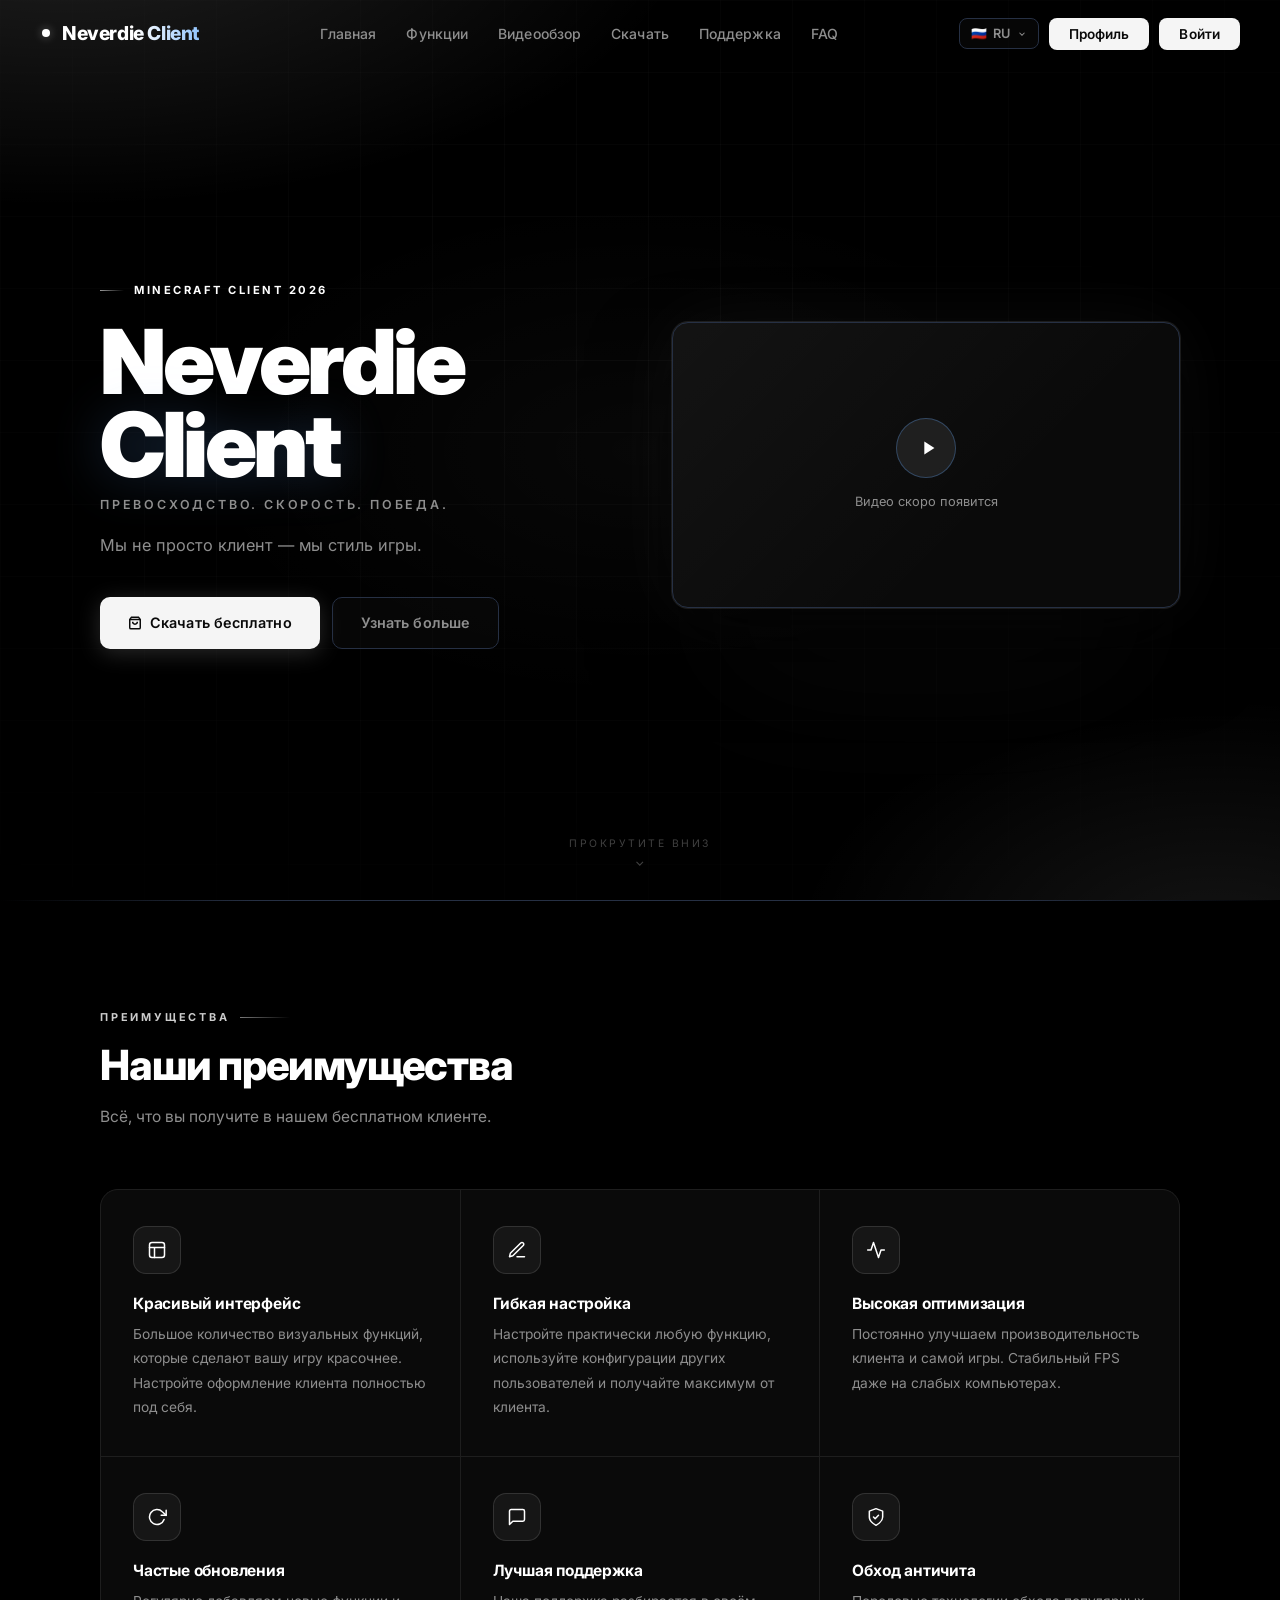
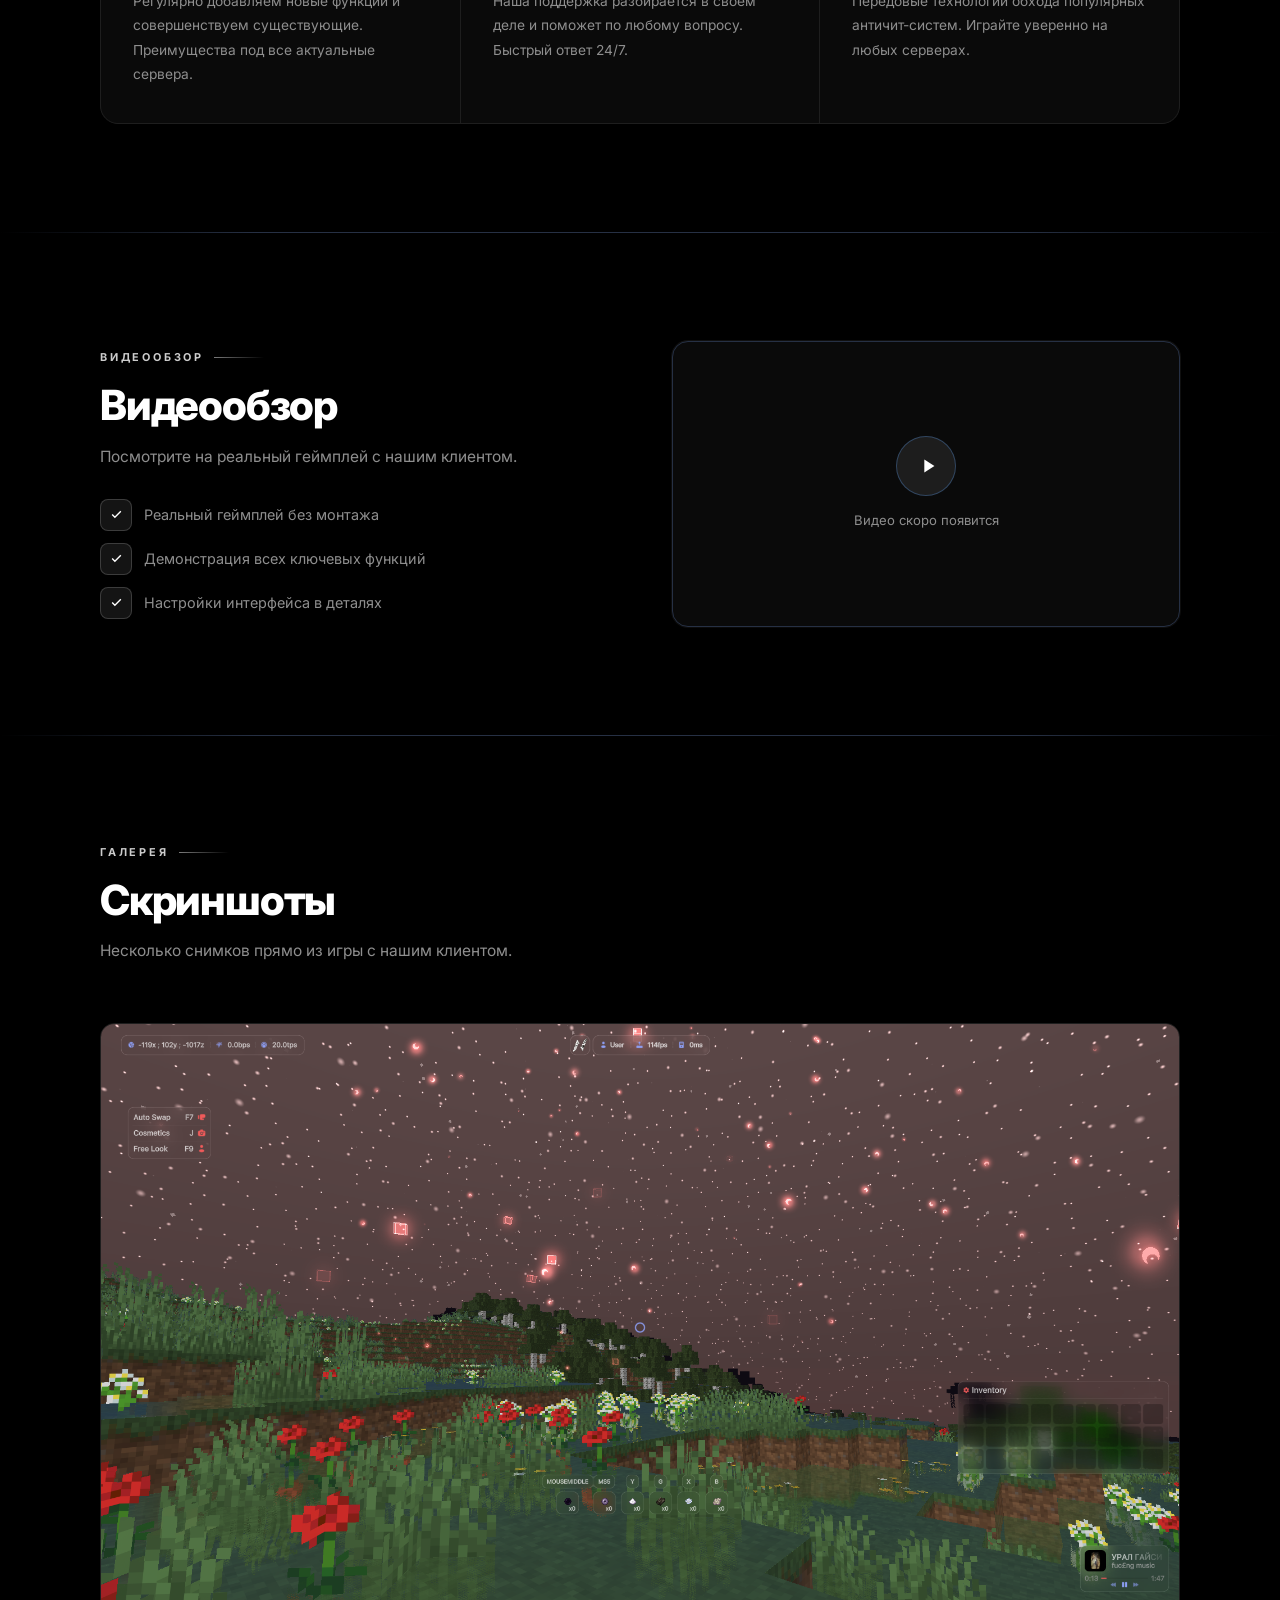
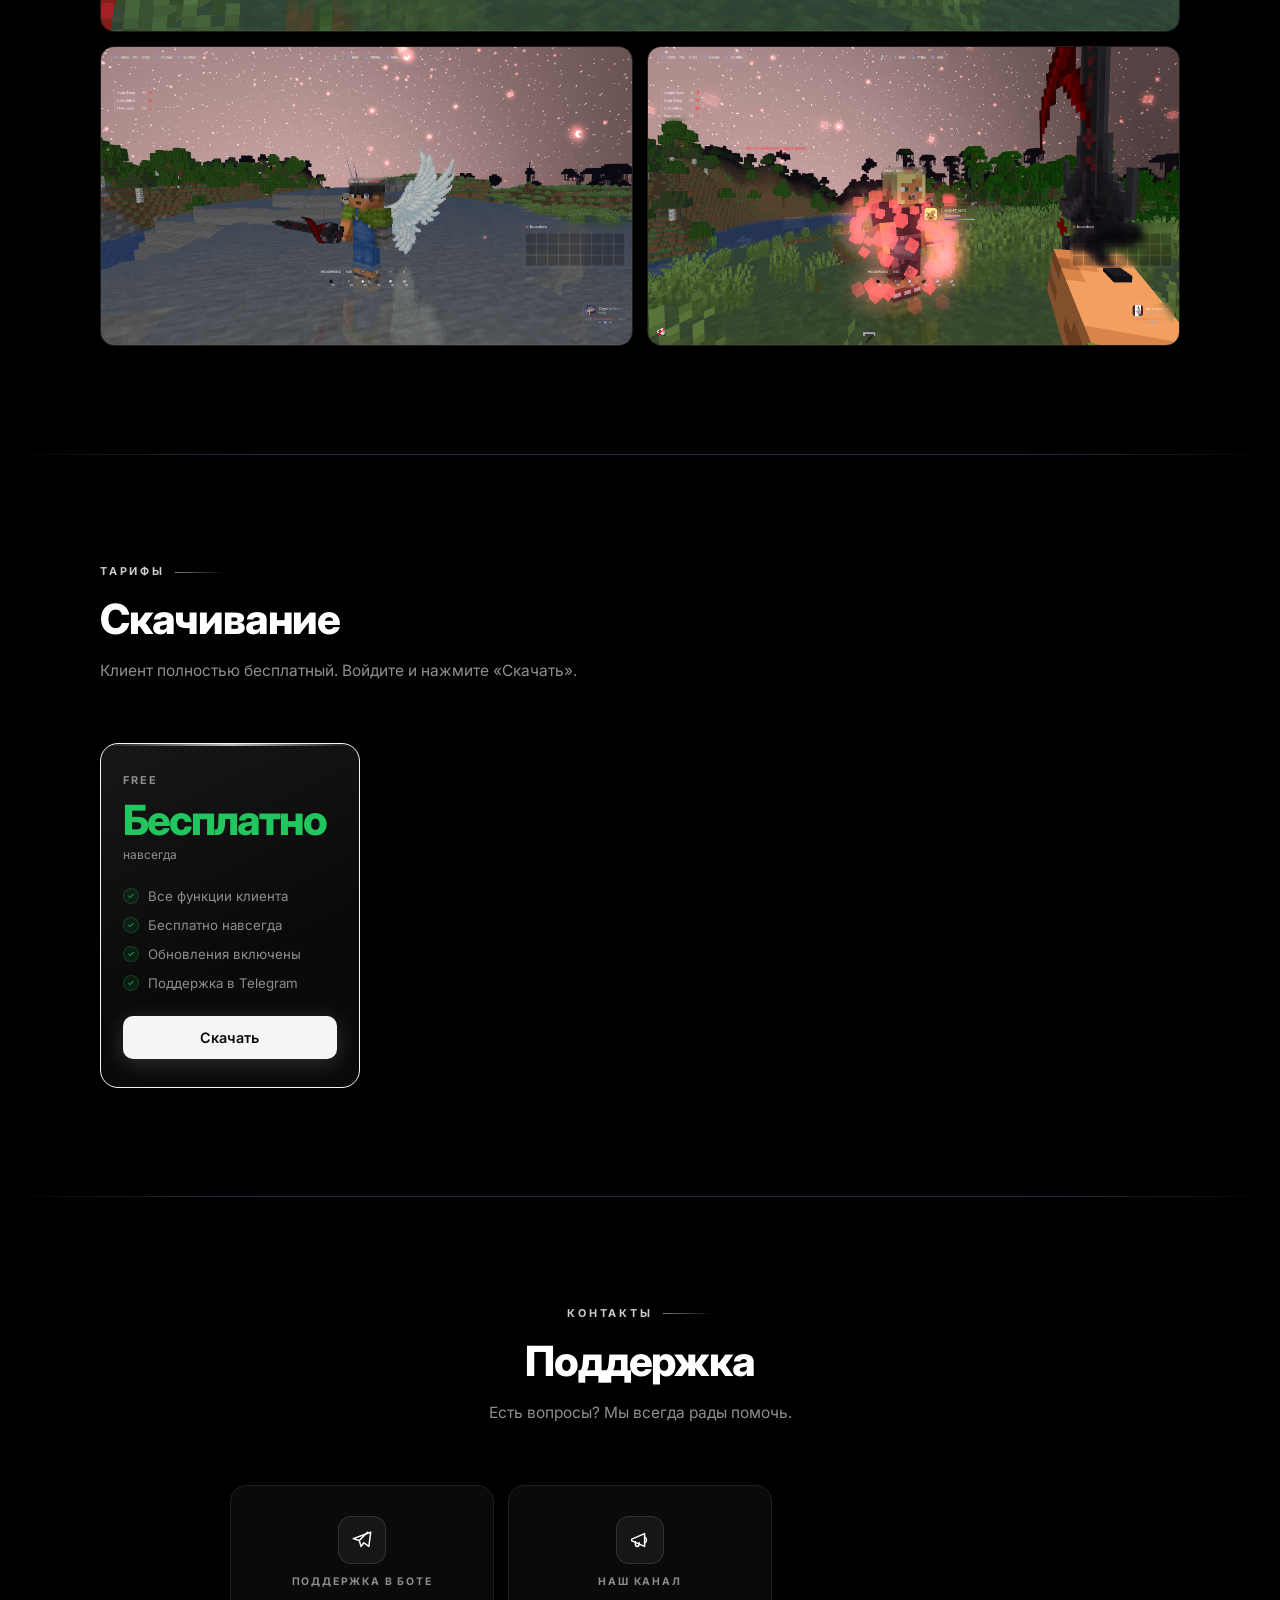
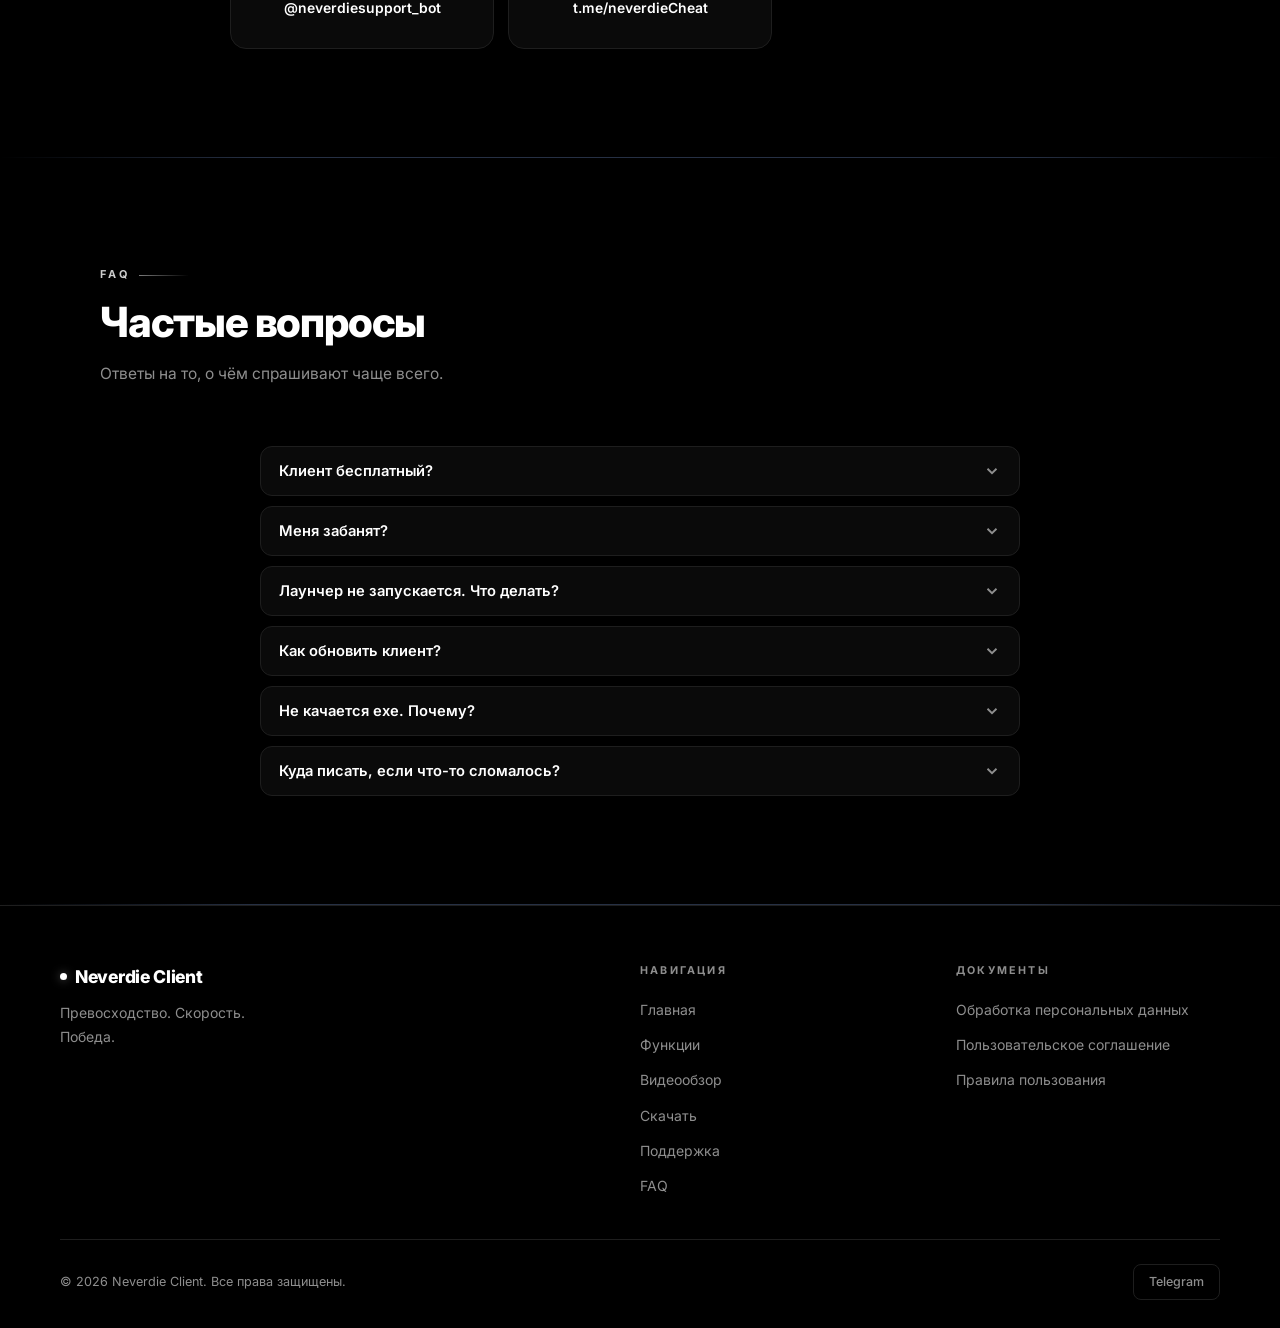
==== commit b4b79710: "faq section" ====
--- a/index.html
+++ b/index.html
@@ -34,6 +34,7 @@
     <li><a href="#video"       data-i18n="nav2">Видеообзор</a></li>
     <li><a href="#pricing"     data-i18n="nav3">Скачать</a></li>
     <li><a href="#support"     data-i18n="nav4">Поддержка</a></li>
+    <li><a href="#faq"         data-i18n="nav5">FAQ</a></li>
   </ul>
 
   <!-- Правая часть: язык + кнопка купить + гамбургер -->
@@ -68,6 +69,7 @@
   <a href="#video"    onclick="closeMobileMenu()" data-mob-i18n="nav2">Видеообзор</a>
   <a href="#pricing"  onclick="closeMobileMenu()" data-mob-i18n="nav3">Скачать</a>
   <a href="#support"  onclick="closeMobileMenu()" data-mob-i18n="nav4">Поддержка</a>
+  <a href="#faq"      onclick="closeMobileMenu()" data-mob-i18n="nav5">FAQ</a>
   <a onclick="closeMobileMenu();openAuth()" id="mobAuthLink">Войти</a>
   <a onclick="location.href='profile.html'" id="mobProfileLink" style="display:none">Профиль</a>
 </div>
@@ -328,8 +330,31 @@
 <div class="divider"></div>
 
 <!-- ════════════════════════════════════════
+     FAQ
+     ════════════════════════════════════════ -->
+<section id="faq">
+  <div class="container">
+
+    <div class="section-header reveal">
+      <div class="section-eyebrow">FAQ</div>
+      <h2 class="section-title" data-i18n="sectionFaq">Частые вопросы</h2>
+      <p class="section-subtitle" data-i18n="faqSubtitle">
+        Ответы на то, о чём спрашивают чаще всего.
+      </p>
+    </div>
+
+    <div class="faq-list" id="faqList">
+      <!-- Генерируется в script.js → buildFaq() -->
+    </div>
+
+  </div>
+</section>
+
+<div class="divider"></div>
+
+<!-- ════════════════════════════════════════
      FOOTER
-════════════════════════════════════════ -->
+     ════════════════════════════════════════ -->
 <footer class="footer">
   <div class="footer-inner">
 
@@ -349,8 +374,9 @@
         <li><a href="#hero"     data-i18n="nav0">Главная</a></li>
         <li><a href="#features" data-i18n="nav1">Функции</a></li>
         <li><a href="#video"    data-i18n="nav2">Видеообзор</a></li>
-        <li><a href="#pricing"  data-i18n="nav3">Купить</a></li>
+        <li><a href="#pricing"  data-i18n="nav3">Скачать</a></li>
         <li><a href="#support"  data-i18n="nav4">Поддержка</a></li>
+        <li><a href="#faq"      data-i18n="nav5">FAQ</a></li>
       </ul>
     </div>
 
--- a/style.css
+++ b/style.css
@@ -1785,6 +1785,75 @@
   color: var(--text);
 }
 
+/* FAQ аккордеон */
+.faq-list {
+  max-width: 760px;
+  margin: 0 auto;
+  display: flex;
+  flex-direction: column;
+  gap: 10px;
+}
+
+.faq-item {
+  border: 1px solid var(--border);
+  border-radius: 12px;
+  background: var(--bg-card);
+  overflow: hidden;
+  cursor: pointer;
+  transition: border-color 0.2s;
+}
+
+.faq-item:hover {
+  border-color: rgba(255, 255, 255, 0.25);
+}
+
+.faq-q {
+  width: 100%;
+  display: flex;
+  justify-content: space-between;
+  align-items: center;
+  gap: 14px;
+  padding: 15px 18px;
+  background: none;
+  border: none;
+  color: var(--text);
+  font-family: inherit;
+  font-size: 0.92rem;
+  font-weight: 600;
+  text-align: left;
+  cursor: pointer;
+}
+
+.faq-q svg {
+  width: 18px;
+  height: 18px;
+  flex-shrink: 0;
+  color: var(--text-muted);
+  transition: transform 0.25s;
+}
+
+.faq-item.open .faq-q svg {
+  transform: rotate(180deg);
+}
+
+.faq-a {
+  max-height: 0;
+  overflow: hidden;
+  transition: max-height 0.3s ease;
+}
+
+.faq-item.open .faq-a {
+  max-height: 300px;
+}
+
+.faq-a p {
+  margin: 0;
+  padding: 0 18px 16px;
+  color: var(--text-muted);
+  font-size: 0.86rem;
+  line-height: 1.6;
+}
+
 /* Страница профиля */
 .profile-page {
   padding: 120px 0 80px;
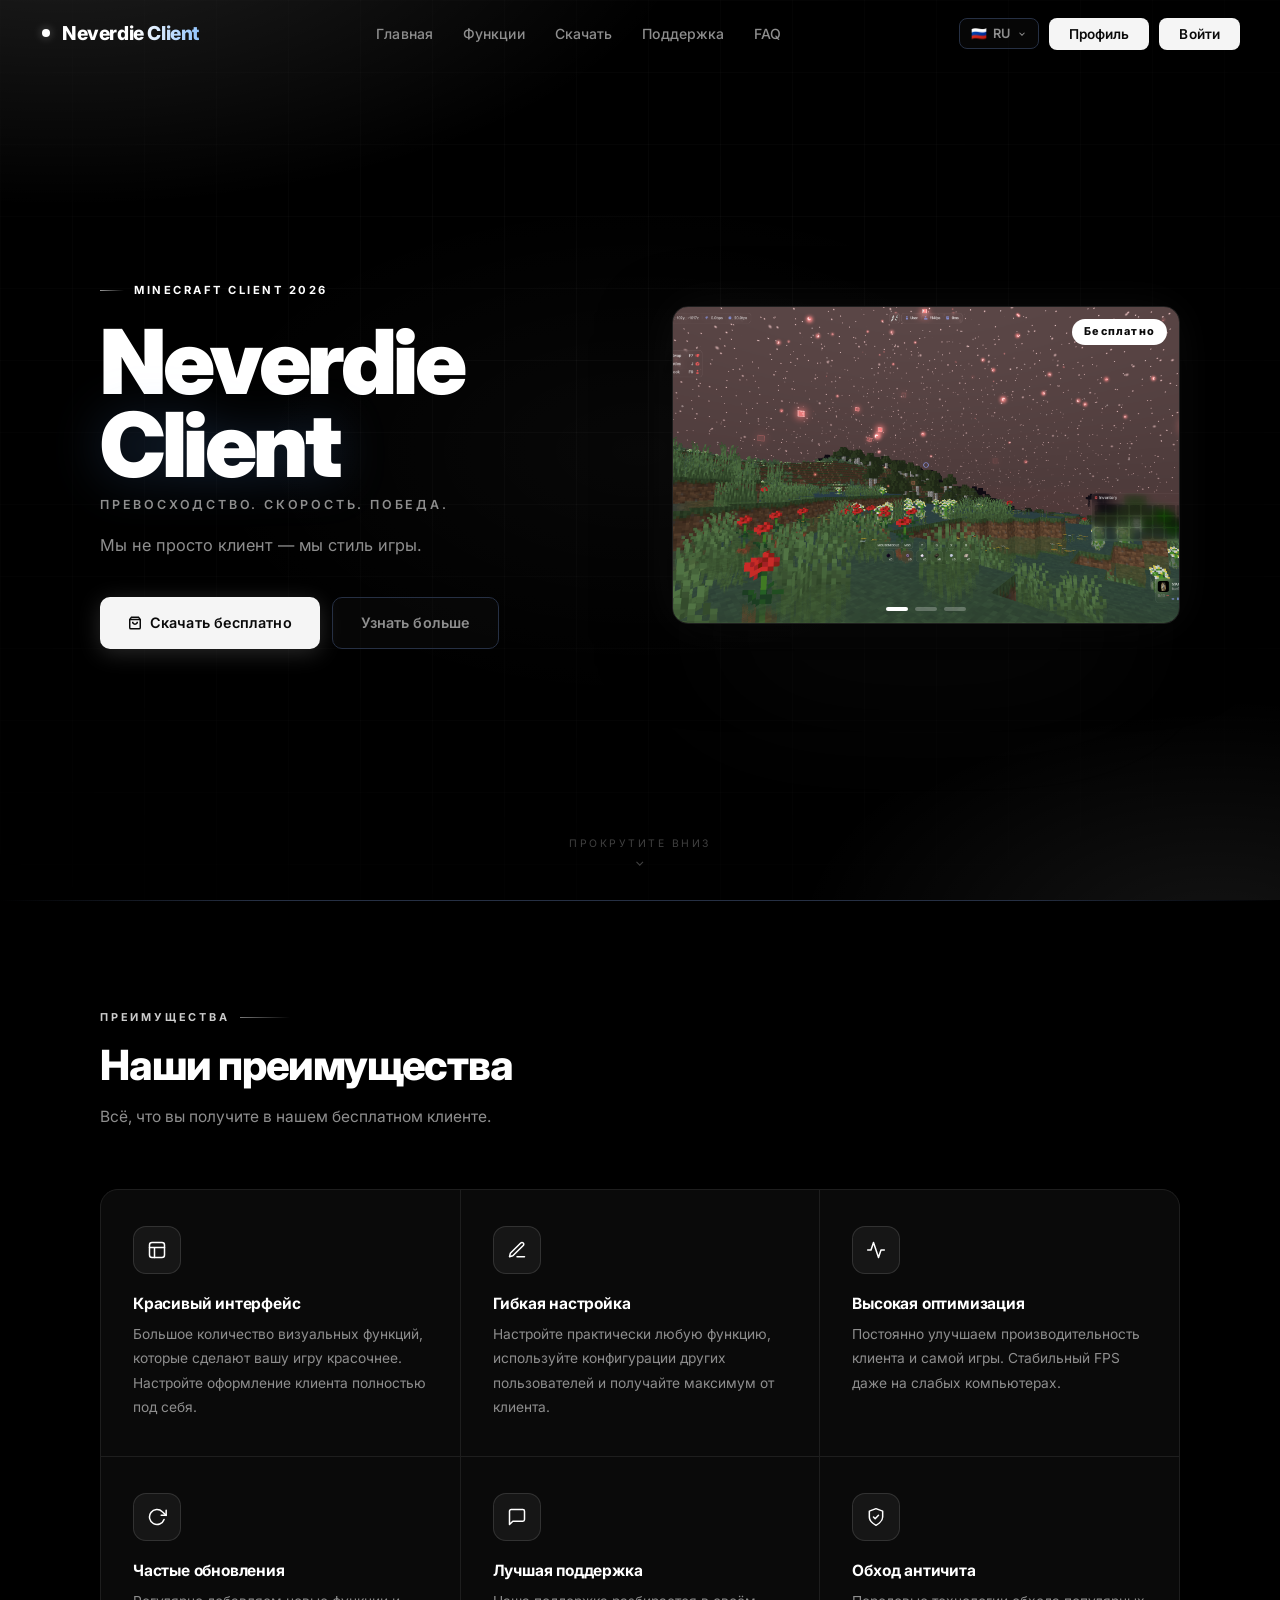
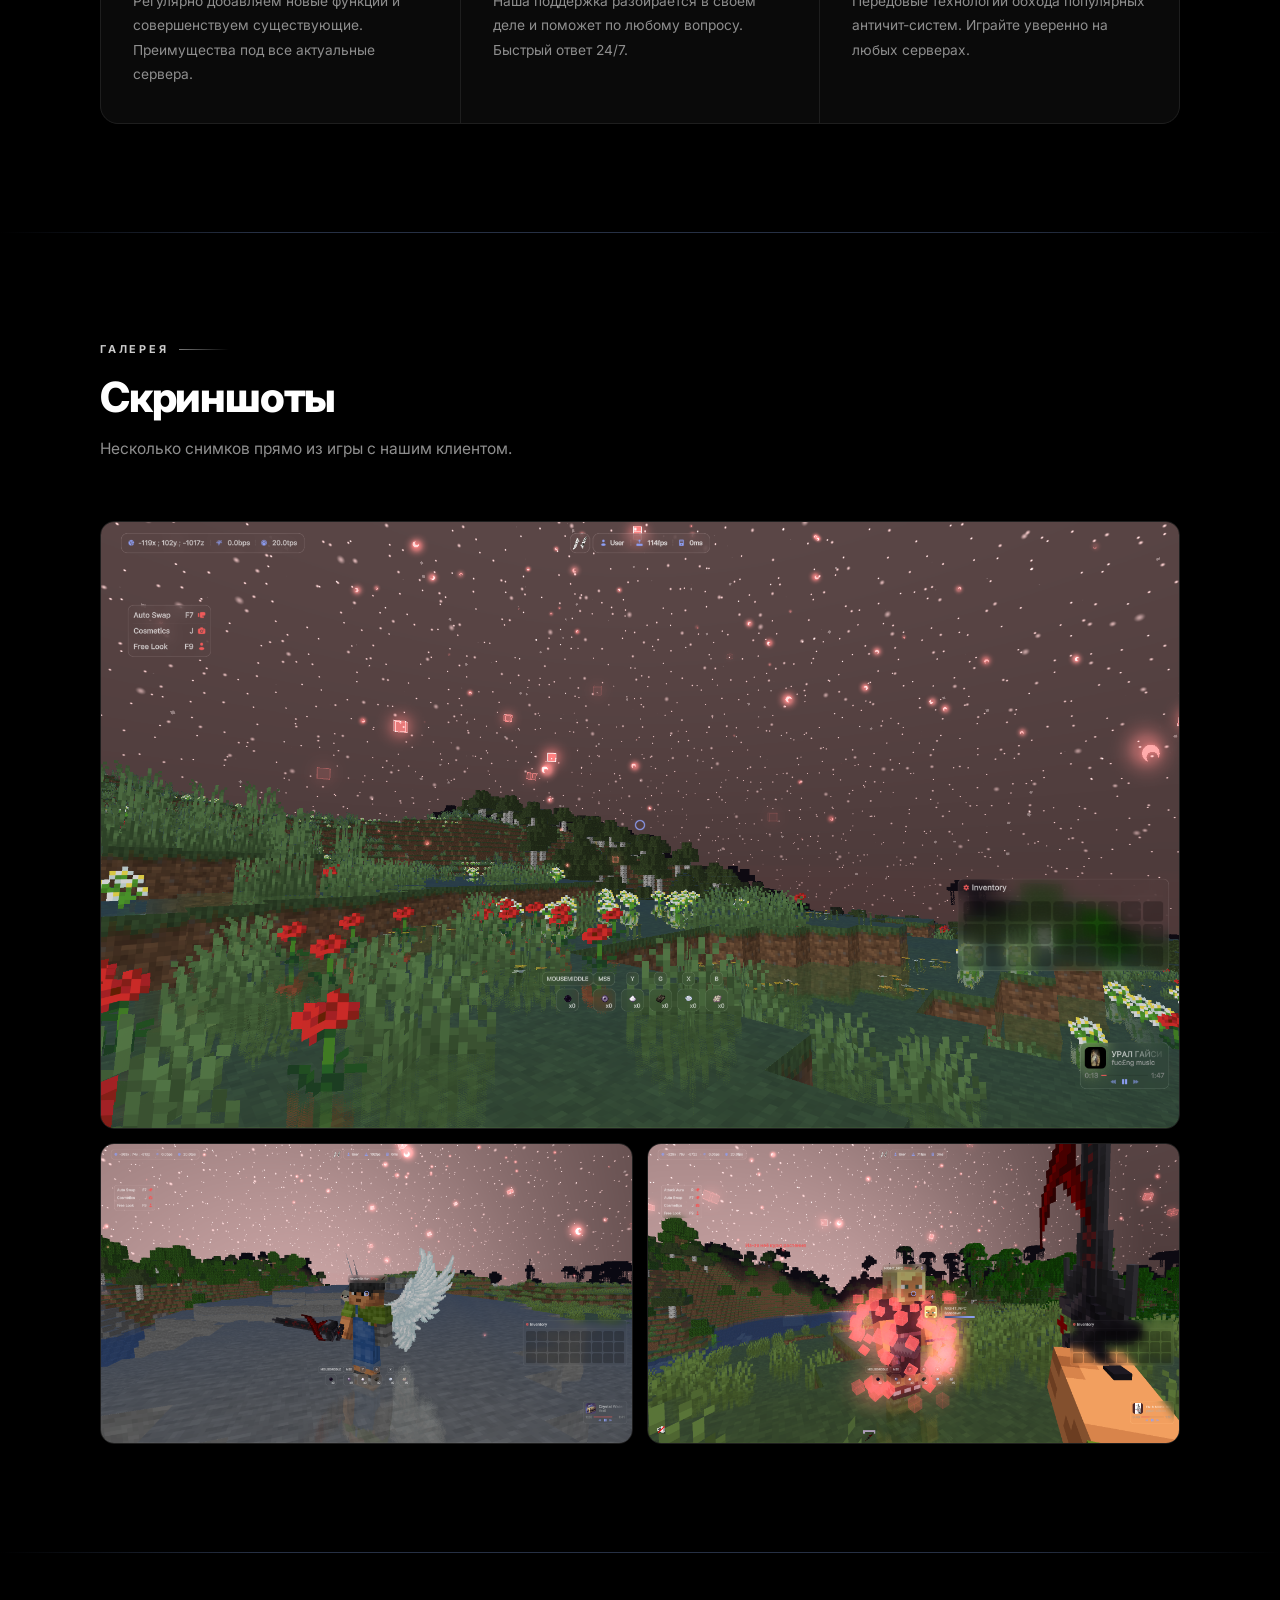
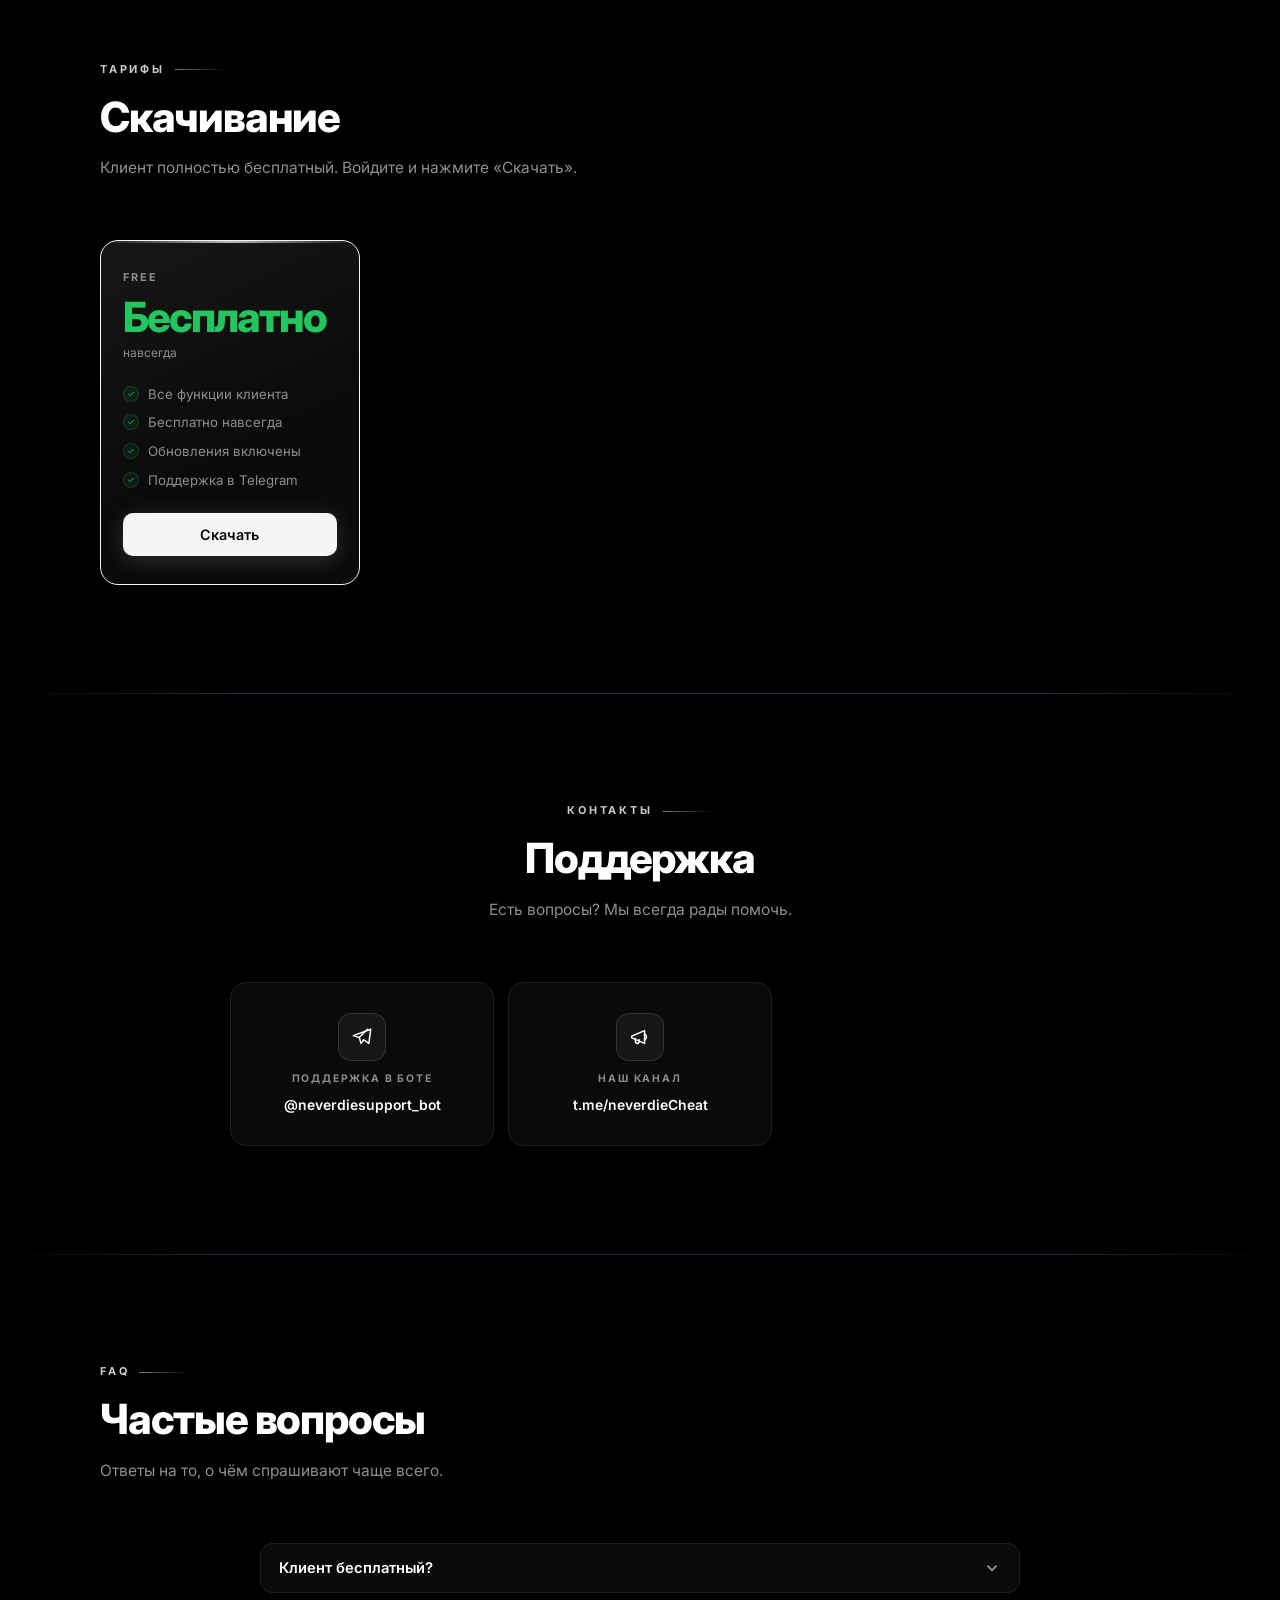
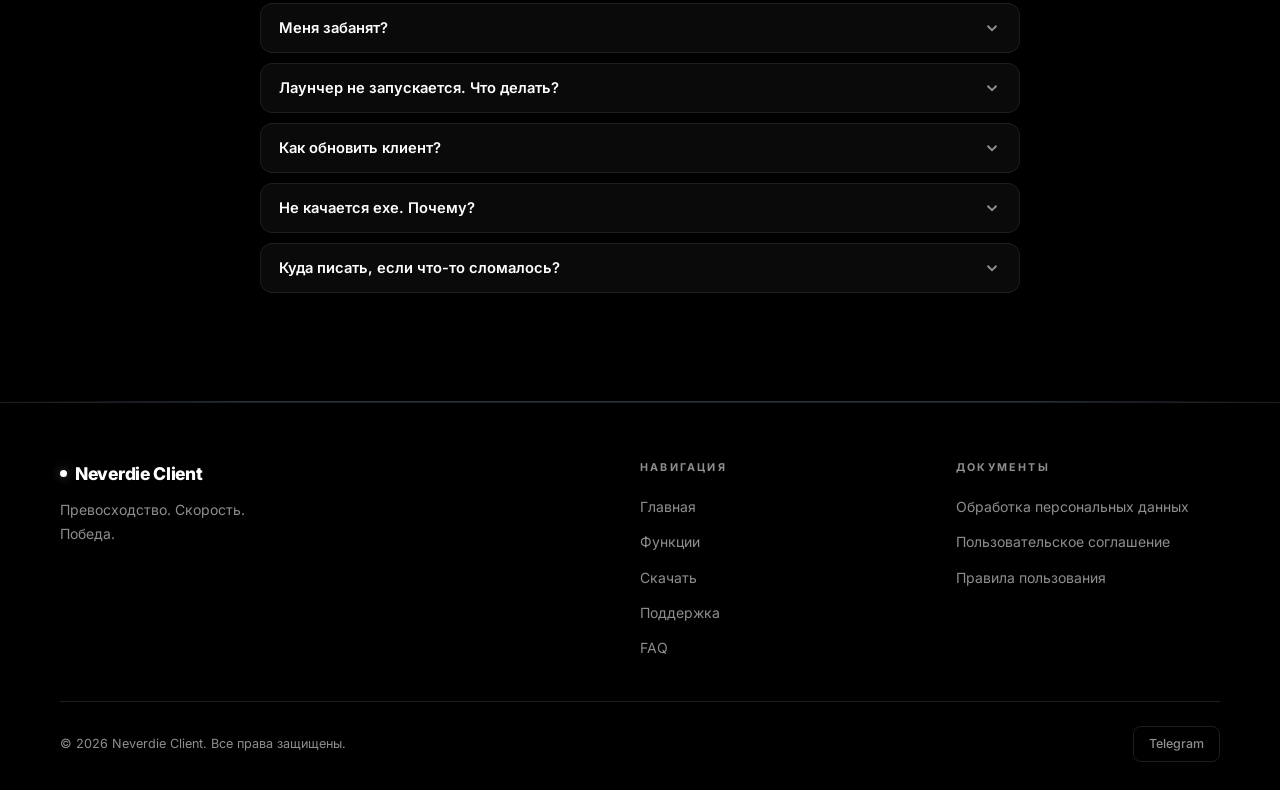
==== commit 91051cfc: "remove video, hero showcase" ====
--- a/index.html
+++ b/index.html
@@ -31,10 +31,9 @@
   <ul class="nav-center" id="navCenter">
     <li><a href="#hero"        data-i18n="nav0">Главная</a></li>
     <li><a href="#features"    data-i18n="nav1">Функции</a></li>
-    <li><a href="#video"       data-i18n="nav2">Видеообзор</a></li>
-    <li><a href="#pricing"     data-i18n="nav3">Скачать</a></li>
-    <li><a href="#support"     data-i18n="nav4">Поддержка</a></li>
-    <li><a href="#faq"         data-i18n="nav5">FAQ</a></li>
+    <li><a href="#pricing"     data-i18n="nav2">Скачать</a></li>
+    <li><a href="#support"     data-i18n="nav3">Поддержка</a></li>
+    <li><a href="#faq"         data-i18n="nav4">FAQ</a></li>
   </ul>
 
   <!-- Правая часть: язык + кнопка купить + гамбургер -->
@@ -66,10 +65,9 @@
 <div class="mobile-menu" id="mobileMenu">
   <a href="#hero"     onclick="closeMobileMenu()" data-mob-i18n="nav0">Главная</a>
   <a href="#features" onclick="closeMobileMenu()" data-mob-i18n="nav1">Функции</a>
-  <a href="#video"    onclick="closeMobileMenu()" data-mob-i18n="nav2">Видеообзор</a>
-  <a href="#pricing"  onclick="closeMobileMenu()" data-mob-i18n="nav3">Скачать</a>
-  <a href="#support"  onclick="closeMobileMenu()" data-mob-i18n="nav4">Поддержка</a>
-  <a href="#faq"      onclick="closeMobileMenu()" data-mob-i18n="nav5">FAQ</a>
+  <a href="#pricing"  onclick="closeMobileMenu()" data-mob-i18n="nav2">Скачать</a>
+  <a href="#support"  onclick="closeMobileMenu()" data-mob-i18n="nav3">Поддержка</a>
+  <a href="#faq"      onclick="closeMobileMenu()" data-mob-i18n="nav4">FAQ</a>
   <a onclick="closeMobileMenu();openAuth()" id="mobAuthLink">Войти</a>
   <a onclick="location.href='profile.html'" id="mobProfileLink" style="display:none">Профиль</a>
 </div>
@@ -118,17 +116,12 @@
 
       </div>
 
-      <!-- Правая часть: видео -->
+      <!-- Правая часть: карусель скриншотов -->
       <div class="hero-right anim-right">
-        <div class="hero-video-frame" id="heroVideoFrame">
-          <div class="hero-video-placeholder" id="heroVideoPlaceholder">
-            <div class="play-icon-wrap">
-              <svg viewBox="0 0 24 24" fill="currentColor">
-                <path d="M8 5v14l11-7z"/>
-              </svg>
-            </div>
-            <p id="heroVideoHint">Видео скоро появится</p>
-          </div>
+        <div class="hero-showcase" id="heroShowcase">
+          <img id="heroShot" src="screenshots/shot1.png" alt="Neverdie Client" />
+          <div class="hero-free-badge" id="heroFreeBadge">FREE</div>
+          <div class="hero-shot-dots" id="heroShotDots"></div>
         </div>
       </div>
 
@@ -170,73 +163,8 @@
 <div class="divider"></div>
 
 <!-- ════════════════════════════════════════
-     ВИДЕООБЗОР
-     Слева — заголовок и описание
-     Справа — плеер
-════════════════════════════════════════ -->
-<section id="video">
-  <div class="container">
-    <div class="video-section-container">
-
-      <!-- Левая часть: описание -->
-      <div class="reveal">
-        <div class="section-eyebrow">Видеообзор</div>
-        <h2 class="section-title" data-i18n="sectionVideo">Видеообзор</h2>
-        <p class="section-subtitle" data-i18n="videoSubtitle">
-          Посмотрите на реальный геймплей с нашим клиентом.
-        </p>
-
-        <div class="video-bullets">
-          <div class="video-bullet">
-            <div class="video-bullet-icon">
-              <svg viewBox="0 0 24 24" fill="none" stroke="currentColor" stroke-width="2.5">
-                <polyline points="20,6 9,17 4,12"/>
-              </svg>
-            </div>
-            <span class="video-bullet-text" data-i18n="videoBullet1">Реальный геймплей без монтажа</span>
-          </div>
-          <div class="video-bullet">
-            <div class="video-bullet-icon">
-              <svg viewBox="0 0 24 24" fill="none" stroke="currentColor" stroke-width="2.5">
-                <polyline points="20,6 9,17 4,12"/>
-              </svg>
-            </div>
-            <span class="video-bullet-text" data-i18n="videoBullet2">Демонстрация всех ключевых функций</span>
-          </div>
-          <div class="video-bullet">
-            <div class="video-bullet-icon">
-              <svg viewBox="0 0 24 24" fill="none" stroke="currentColor" stroke-width="2.5">
-                <polyline points="20,6 9,17 4,12"/>
-              </svg>
-            </div>
-            <span class="video-bullet-text" data-i18n="videoBullet3">Настройки интерфейса в деталях</span>
-          </div>
-        </div>
-      </div>
-
-      <!-- Правая часть: плеер -->
-      <div class="reveal reveal-d2">
-        <div class="video-embed-wrap" id="videoContainer">
-          <div class="video-embed-placeholder">
-            <div class="play-icon-wrap">
-              <svg viewBox="0 0 24 24" fill="currentColor" style="width:22px;height:22px;color:var(--primary-light);margin-left:3px;">
-                <path d="M8 5v14l11-7z"/>
-              </svg>
-            </div>
-            <p id="videoPlaceholderText">Видео скоро появится здесь</p>
-          </div>
-        </div>
-      </div>
-
-    </div>
-  </div>
-</section>
-
-<div class="divider"></div>
-
-<!-- ════════════════════════════════════════
      СКРИНШОТЫ
-════════════════════════════════════════ -->
+     ════════════════════════════════════════ -->
 <section id="screenshots">
   <div class="container">
 
@@ -373,10 +301,9 @@
       <ul>
         <li><a href="#hero"     data-i18n="nav0">Главная</a></li>
         <li><a href="#features" data-i18n="nav1">Функции</a></li>
-        <li><a href="#video"    data-i18n="nav2">Видеообзор</a></li>
-        <li><a href="#pricing"  data-i18n="nav3">Скачать</a></li>
-        <li><a href="#support"  data-i18n="nav4">Поддержка</a></li>
-        <li><a href="#faq"      data-i18n="nav5">FAQ</a></li>
+        <li><a href="#pricing"  data-i18n="nav2">Скачать</a></li>
+        <li><a href="#support"  data-i18n="nav3">Поддержка</a></li>
+        <li><a href="#faq"      data-i18n="nav4">FAQ</a></li>
       </ul>
     </div>
 
--- a/style.css
+++ b/style.css
@@ -1712,6 +1712,61 @@
   background: radial-gradient(circle, rgba(255, 255, 255, 0.05) 0%, transparent 70%) !important;
 }
 
+/* Hero-витрина */
+.hero-showcase {
+  position: relative;
+  border: 1px solid var(--border);
+  border-radius: 16px;
+  overflow: hidden;
+  background: var(--bg-card);
+  box-shadow: 0 24px 70px rgba(0, 0, 0, 0.55), 0 0 50px rgba(255, 255, 255, 0.05);
+}
+
+.hero-showcase img {
+  display: block;
+  width: 100%;
+  height: auto;
+  aspect-ratio: 16 / 10;
+  object-fit: cover;
+  transition: opacity 0.25s ease;
+}
+
+.hero-free-badge {
+  position: absolute;
+  top: 12px;
+  right: 12px;
+  padding: 4px 12px;
+  border-radius: 99px;
+  background: #fff;
+  color: #0a0a0a;
+  font-size: 0.68rem;
+  font-weight: 800;
+  letter-spacing: 1.2px;
+}
+
+.hero-shot-dots {
+  position: absolute;
+  bottom: 12px;
+  left: 0;
+  right: 0;
+  display: flex;
+  justify-content: center;
+  gap: 7px;
+}
+
+.hero-shot-dots span {
+  width: 22px;
+  height: 4px;
+  border-radius: 99px;
+  background: rgba(255, 255, 255, 0.25);
+  cursor: pointer;
+  transition: background 0.2s;
+}
+
+.hero-shot-dots span.active {
+  background: #fff;
+}
+
 /* Профиль */
 .nav-profile-hidden {
   display: none;
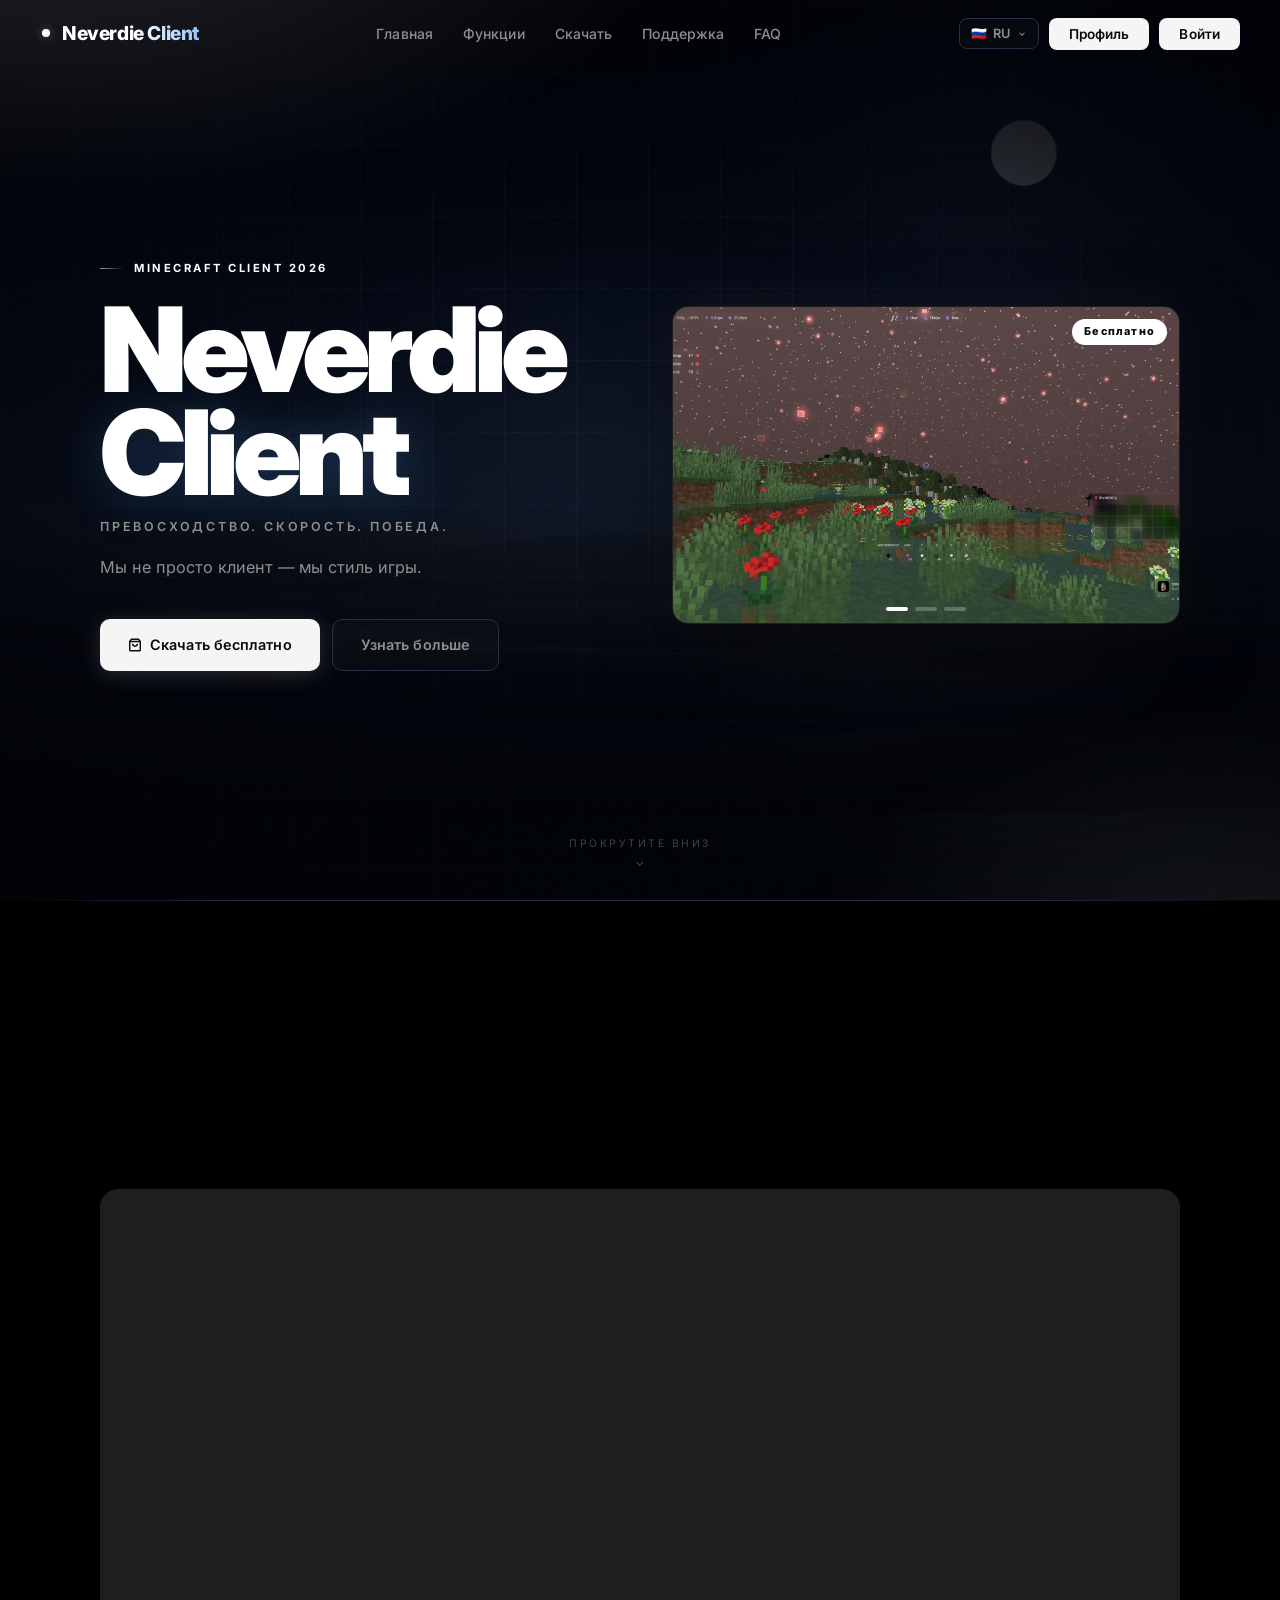
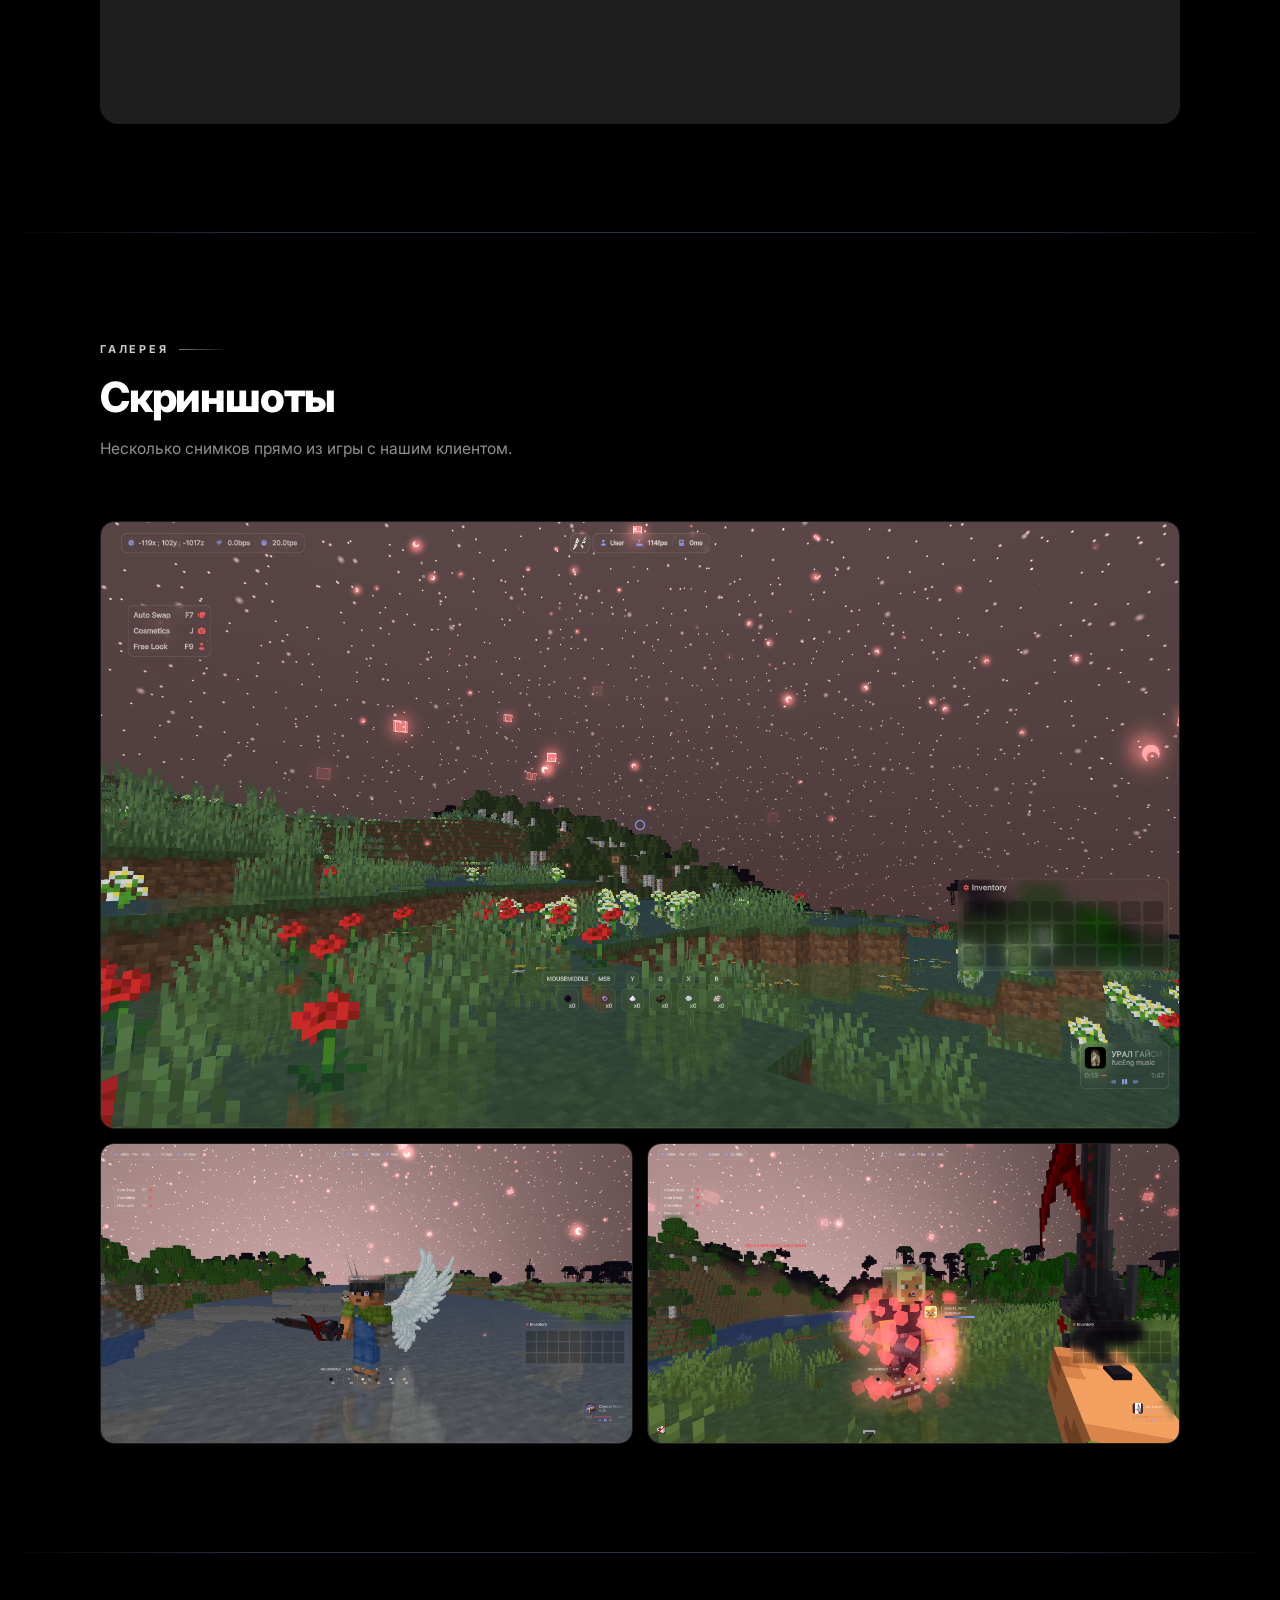
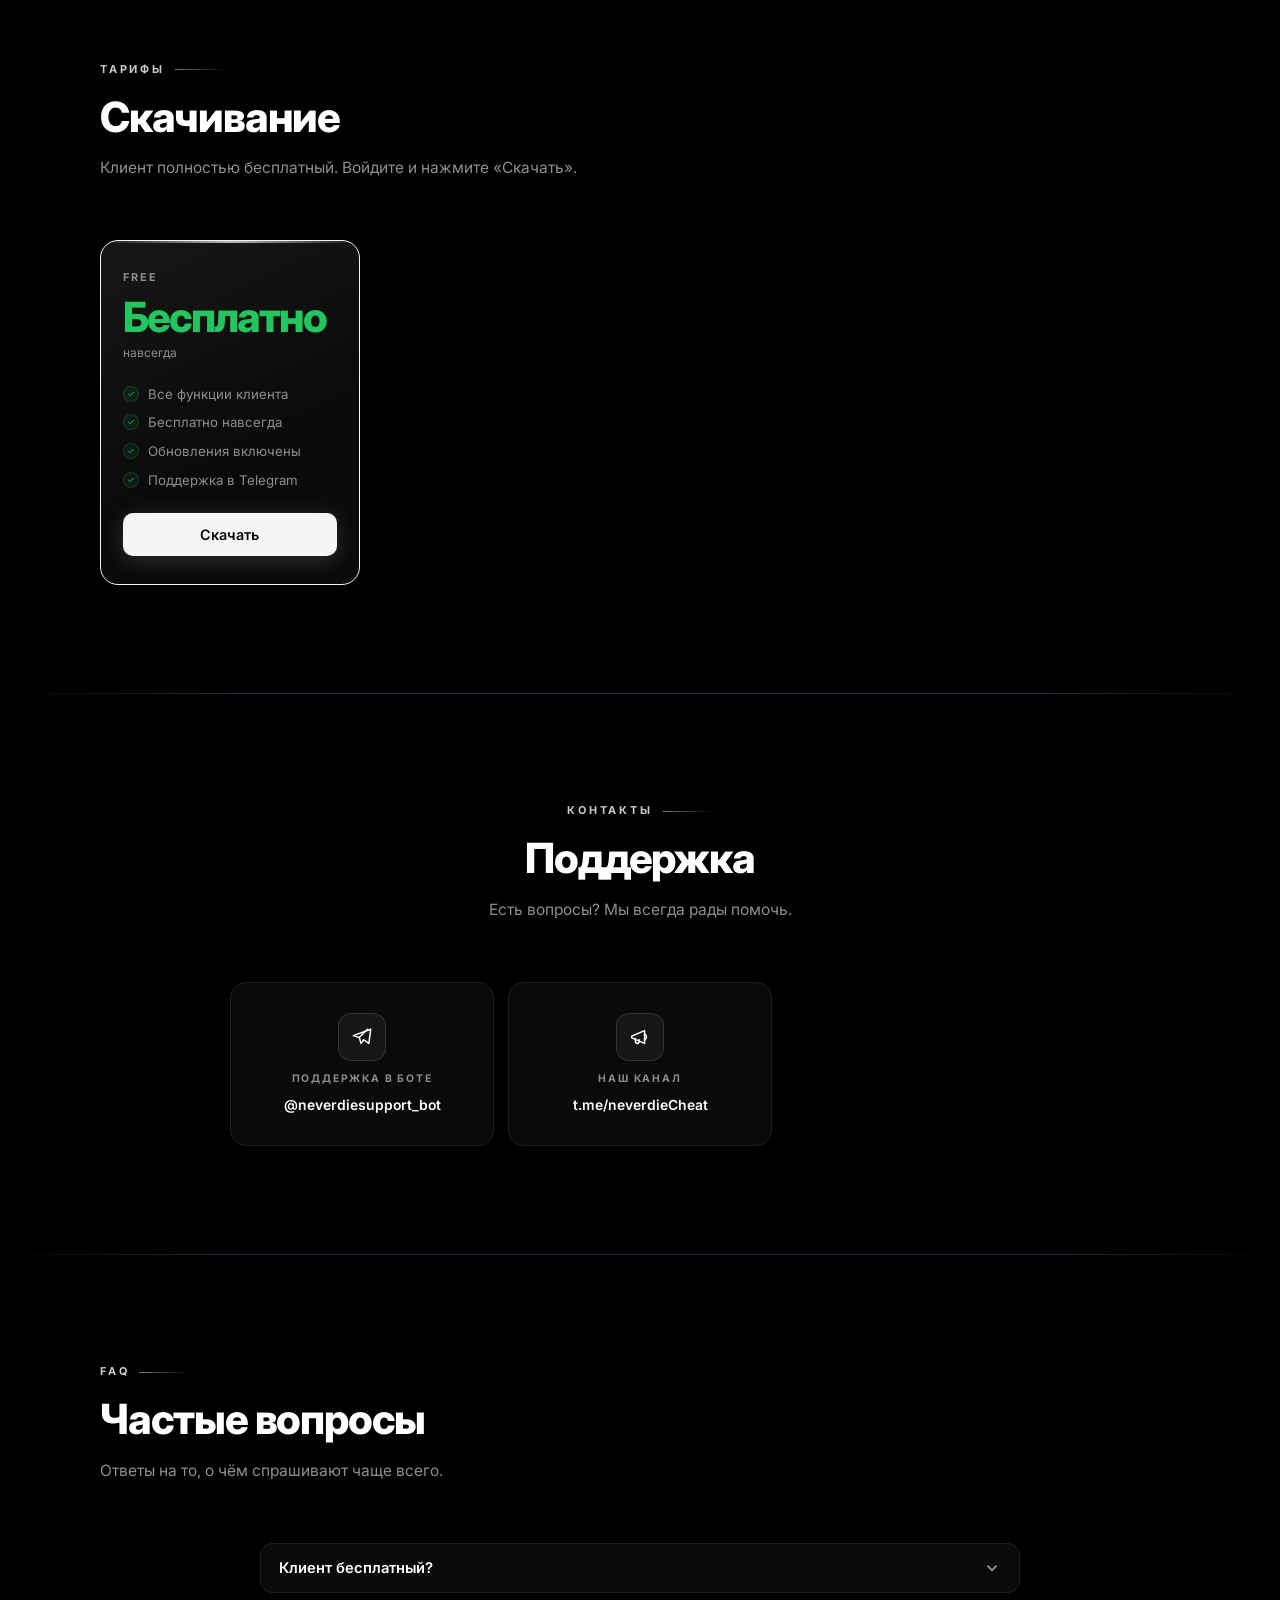
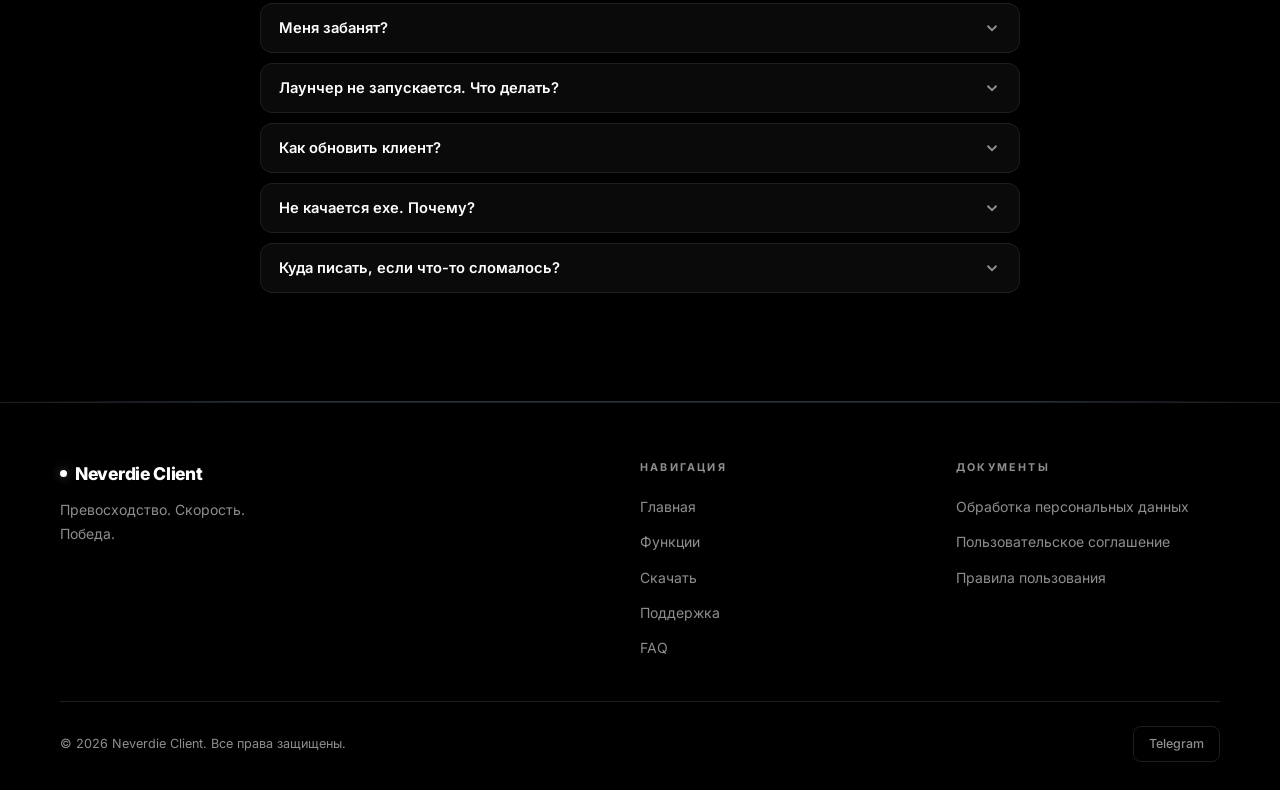
==== commit c02d3242: "Design: atmospheric night-scene background, larger hero type, page preloader" ====
--- a/index.html
+++ b/index.html
@@ -9,11 +9,22 @@
   <link rel="preconnect" href="https://fonts.gstatic.com" crossorigin />
   <link href="https://fonts.googleapis.com/css2?family=Inter:wght@400;500;600;700;800;900&display=swap" rel="stylesheet" />
   <link rel="stylesheet" href="style.css" />
+  <link rel="preload" as="image" href="assets/bg-world.jpg" />
 </head>
 <body>
 
-<div class="bg-base"></div>
-<div class="bg-grid"></div>
+ <!-- Прелоадер: держит вуаль, пока грузится фон, чтобы страница не «дёргалась» -->
+ <div class="preloader" id="preloader" aria-hidden="true">
+   <div class="preloader-mark">
+     <div class="preloader-logo"></div>
+     <div class="preloader-name">NEVERDIE</div>
+   </div>
+   <div class="preloader-bar"><span id="preloaderFill"></span></div>
+ </div>
+
+ <div class="bg-scene"></div>
+ <div class="bg-base"></div>
+ <div class="bg-grid"></div>
 <div class="cursor-glow" id="cursorGlow"></div>
 
 <!-- ════════════════════════════════════════
@@ -441,7 +452,8 @@
   <span id="toastMsg"></span>
 </div>
 
-<script src="config.js"></script>
-<script src="script.js"></script>
+ <script src="preloader.js"></script>
+ <script src="config.js"></script>
+ <script src="script.js"></script>
 </body>
 </html>
--- a/style.css
+++ b/style.css
@@ -53,6 +53,116 @@
 /* ────────────────────────────────────────────
    BACKGROUNDS
 ──────────────────────────────────────────── */
+/* ── ПРЕЛОАДЕР ──
+   Пока держится, фон сцены скрыт — сцена проявляется вместе с контентом,
+   поэтому никакого «прыжка» при загрузке картинки. */
+.preloader {
+  position: fixed;
+  inset: 0;
+  z-index: 9999;
+  display: flex;
+  flex-direction: column;
+  align-items: center;
+  justify-content: center;
+  gap: 22px;
+  background: #070a14;
+  transition: opacity 0.55s ease, visibility 0.55s ease;
+}
+
+.preloader.done {
+  opacity: 0;
+  visibility: hidden;
+  pointer-events: none;
+}
+
+.preloader-mark {
+  display: flex;
+  flex-direction: column;
+  align-items: center;
+  gap: 14px;
+}
+
+/* Логотип: берём ту же иконку, что и на сайте */
+.preloader-logo {
+  width: 58px;
+  height: 58px;
+  border-radius: 16px;
+  background-image: url('assets/bg-world.jpg');
+  background-size: 140%;
+  background-position: 78% 14%;
+  box-shadow: 0 10px 40px rgba(59, 130, 246, 0.35);
+  animation: plPulse 1.7s ease-in-out infinite;
+}
+
+@keyframes plPulse {
+  0%, 100% { transform: translateY(0)    scale(1);    opacity: 0.9; }
+  50%      { transform: translateY(-4px) scale(1.03); opacity: 1;   }
+}
+
+.preloader-name {
+  font-size: 13px;
+  font-weight: 800;
+  letter-spacing: 0.42em;
+  text-indent: 0.42em;
+  color: rgba(226, 232, 240, 0.72);
+}
+
+.preloader-bar {
+  width: 190px;
+  height: 2px;
+  border-radius: 99px;
+  background: rgba(255, 255, 255, 0.10);
+  overflow: hidden;
+}
+
+.preloader-bar span {
+  display: block;
+  width: 0%;
+  height: 100%;
+  border-radius: 99px;
+  background: linear-gradient(90deg, #2563EB, #60A5FA, #BFDBFE);
+  transition: width 0.3s ease;
+}
+
+/* Пока прелоадер жив — сцену не показываем */
+body.is-loading .bg-scene,
+body.is-loading .bg-base,
+body.is-loading .bg-grid,
+body.is-loading > *:not(.preloader):not(.bg-scene):not(.bg-base):not(.bg-grid) {
+  opacity: 0;
+}
+
+.bg-scene {
+  transition: opacity 0.7s ease 0.05s;
+}
+
+/* ── SCENERY ──
+   Ночная сцена: луна, снежные хребты, туман и вода.
+   Картинка лежит под градиентами, поэтому текст поверх остаётся читаемым. */
+.bg-scene {
+  position: fixed;
+  inset: 0;
+  z-index: 0;
+  pointer-events: none;
+  background-image: url('assets/bg-world.jpg');
+  background-size: cover;
+  background-position: 50% 62%;
+  background-repeat: no-repeat;
+  background-attachment: fixed;
+  opacity: 0.62;
+  filter: saturate(1.08) contrast(1.02);
+}
+
+/* Затемняющая вуаль поверх сцены, чтобы карточки и текст не тонули в картинке */
+.bg-scene::after {
+  content: '';
+  position: absolute;
+  inset: 0;
+  background:
+    radial-gradient(ellipse 80% 60% at 50% 42%, rgba(8, 10, 20, 0.30) 0%, rgba(6, 8, 16, 0.72) 78%),
+    linear-gradient(180deg, rgba(6, 8, 16, 0.58) 0%, rgba(6, 8, 16, 0.18) 32%, rgba(6, 8, 16, 0.74) 100%);
+}
+
 .bg-base {
   position: fixed;
   inset: 0;
@@ -396,11 +506,11 @@
 
 /* ── ГЛАВНЫЙ ЗАГОЛОВОК — Vortex / Client ── */
 .hero h1 {
-  font-size: clamp(3.4rem, 7vw, 6rem);
+  font-size: clamp(4.2rem, 9.2vw, 8.4rem);
   font-weight: 900;
-  line-height: 0.93;
-  letter-spacing: -3.5px;
-  margin-bottom: 12px;
+  line-height: 0.88;
+  letter-spacing: -0.055em;
+  margin-bottom: 16px;
   transform: translateX(-8px);
 }
 
@@ -1909,6 +2019,11 @@
   line-height: 1.6;
 }
 
+/* Вкладки профиля — класс бьёт любые инлайн-стили */
+.tab-hidden {
+  display: none !important;
+}
+
 /* Страница профиля */
 .profile-page {
   padding: 120px 0 80px;
@@ -1969,6 +2084,23 @@
   margin-bottom: 26px;
   display: flex;
   gap: 10px;
+}
+
+/* Видео в сайдбаре профиля: немая зацикленная анимация */
+.side-video {
+  margin-top: 22px;
+  border: 1px solid var(--border);
+  border-radius: 12px;
+  overflow: hidden;
+  background: #000;
+  box-shadow: 0 12px 40px rgba(0, 0, 0, 0.5);
+}
+
+.side-video video {
+  display: block;
+  width: 100%;
+  height: auto;
+  pointer-events: none;
 }
 
 .pp-hello {
@@ -2045,3 +2177,135 @@
     width: 100%;
   }
 }
+
+/* Настройки профиля */
+.set-pass {
+  max-width: 380px;
+  margin-bottom: 30px;
+}
+
+.set-pass .btn {
+  width: 100%;
+}
+
+.set-lang {
+  display: flex;
+  flex-wrap: wrap;
+  gap: 8px;
+  margin-bottom: 30px;
+}
+
+.set-lang-btn {
+  display: flex;
+  align-items: center;
+  gap: 8px;
+  padding: 9px 15px;
+  border-radius: 9px;
+  border: 1px solid var(--border);
+  background: transparent;
+  color: var(--text-muted);
+  font-family: inherit;
+  font-size: 0.85rem;
+  font-weight: 600;
+  cursor: pointer;
+}
+
+.set-lang-btn.active {
+  border-color: #fff;
+  color: #fff;
+  background: rgba(255, 255, 255, 0.06);
+}
+
+.pp-danger {
+  color: #f87171 !important;
+}
+
+.btn-danger {
+  border-color: rgba(239, 68, 68, 0.5) !important;
+  color: #f87171 !important;
+  width: auto;
+  padding-left: 28px;
+  padding-right: 28px;
+}
+
+.btn-danger:hover {
+  background: rgba(239, 68, 68, 0.12) !important;
+  border-color: rgba(239, 68, 68, 0.8) !important;
+  color: #f87171 !important;
+}
+
+/* ════════════════════════════════════════
+   РЕСУРС-ПАКИ (вкладка в профиле)
+   Маленькие превью, чтобы не занимали много места
+   ════════════════════════════════════════ */
+.packs-grid {
+  display: grid;
+  grid-template-columns: repeat(4, 1fr);
+  gap: 12px;
+}
+.pack-card {
+  background: var(--bg-card);
+  border: 1px solid var(--border);
+  border-radius: 12px;
+  overflow: hidden;
+  transition: transform var(--transition), border-color var(--transition-fast), box-shadow var(--transition);
+  display: flex;
+  flex-direction: column;
+}
+.pack-card:hover {
+  transform: translateY(-3px);
+  border-color: rgba(255, 255, 255, 0.3);
+  box-shadow: 0 14px 34px rgba(0, 0, 0, 0.45);
+}
+.pack-thumb {
+  height: 110px;
+  background: #111;
+  overflow: hidden;
+  flex-shrink: 0;
+}
+.pack-thumb img {
+  width: 100%;
+  height: 110px;
+  object-fit: cover;
+  display: block;
+}
+.pack-noimg {
+  height: 110px;
+  display: flex;
+  align-items: center;
+  justify-content: center;
+  font-size: 0.78rem;
+  font-weight: 700;
+  color: var(--text-muted);
+  background: linear-gradient(135deg, rgba(255,255,255,0.06), transparent);
+}
+.pack-body {
+  padding: 10px 11px 12px;
+  display: flex;
+  flex-direction: column;
+  gap: 8px;
+  flex: 1;
+}
+.pack-name {
+  font-size: 0.83rem;
+  font-weight: 700;
+  color: var(--text);
+  white-space: nowrap;
+  overflow: hidden;
+  text-overflow: ellipsis;
+}
+.pack-btn {
+  width: 100%;
+  padding: 8px 10px;
+  font-size: 0.78rem;
+}
+@media (max-width: 1024px) {
+  .packs-grid { grid-template-columns: repeat(3, 1fr); }
+}
+@media (max-width: 760px) {
+  .packs-grid { grid-template-columns: repeat(2, 1fr); }
+}
+@media (max-width: 420px) {
+  .packs-grid { grid-template-columns: 1fr 1fr; gap: 8px; }
+  .pack-thumb, .pack-thumb img, .pack-noimg { height: 84px; }
+}
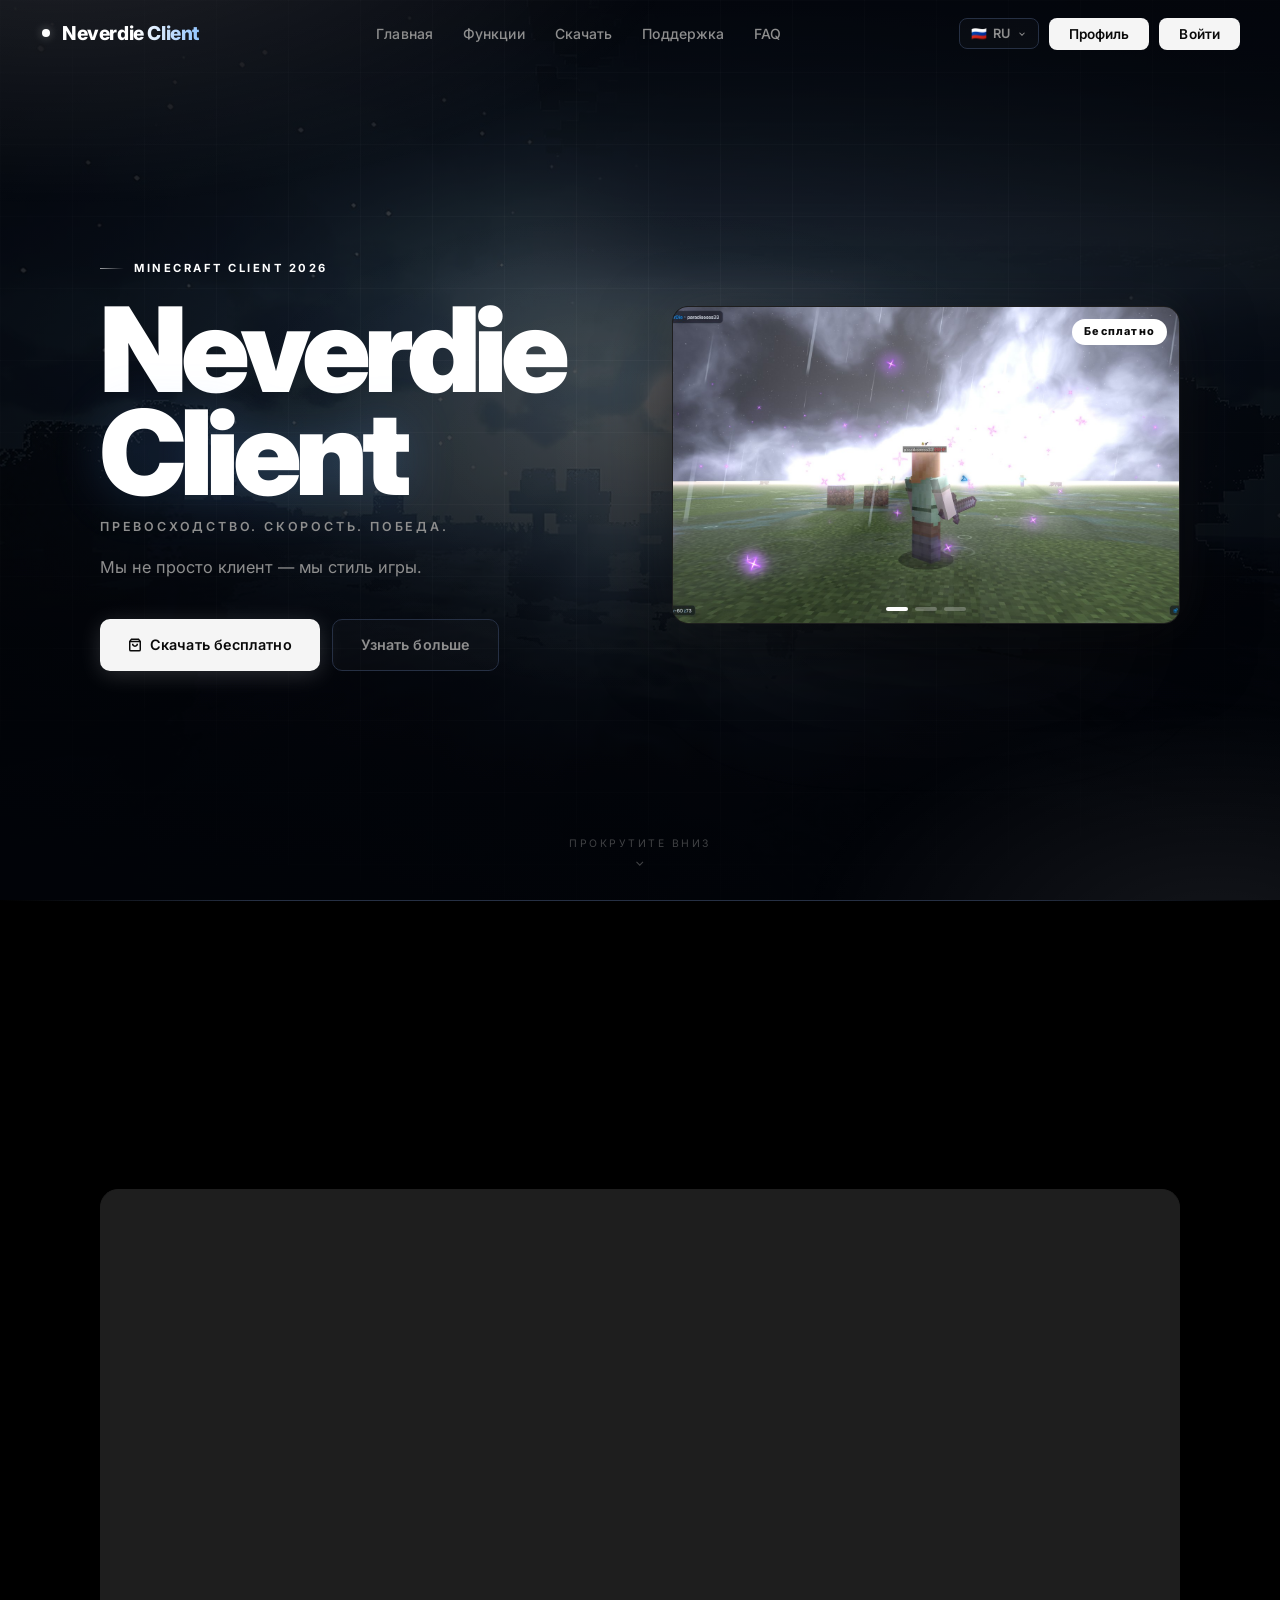
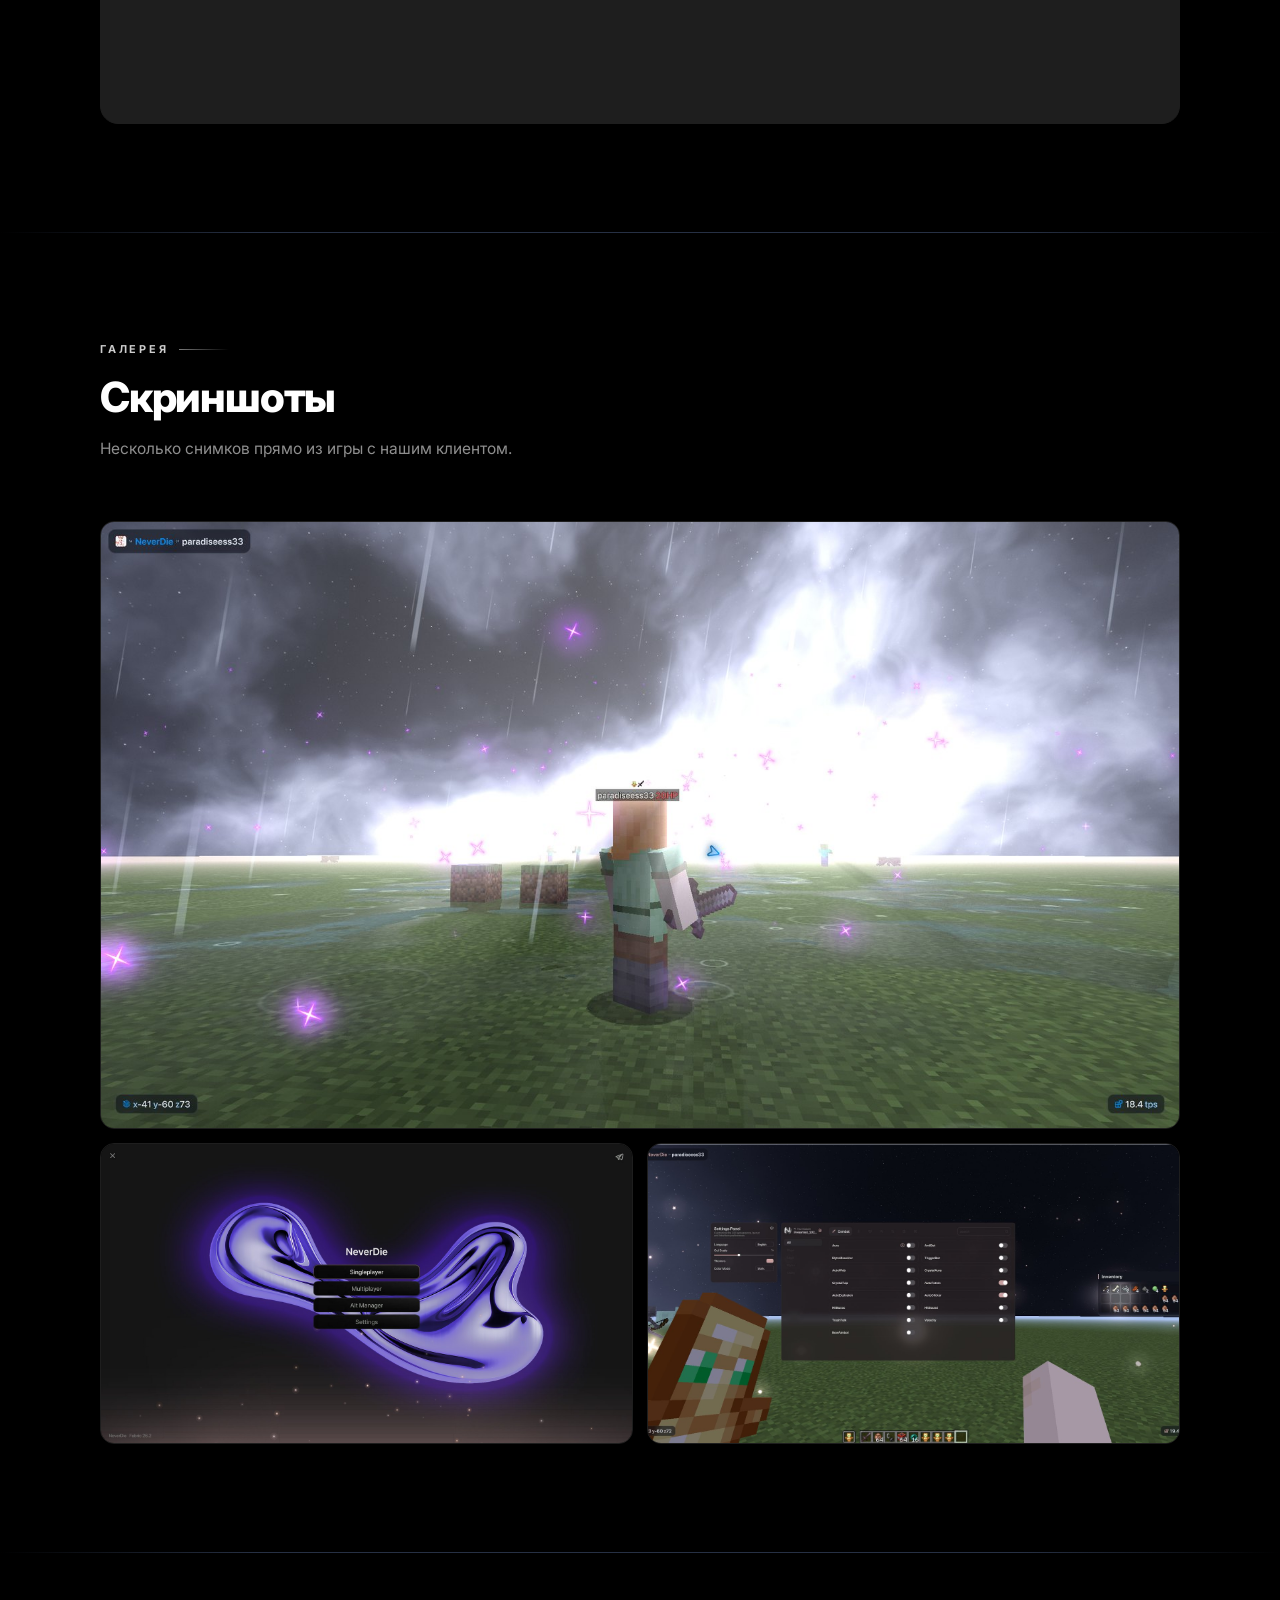
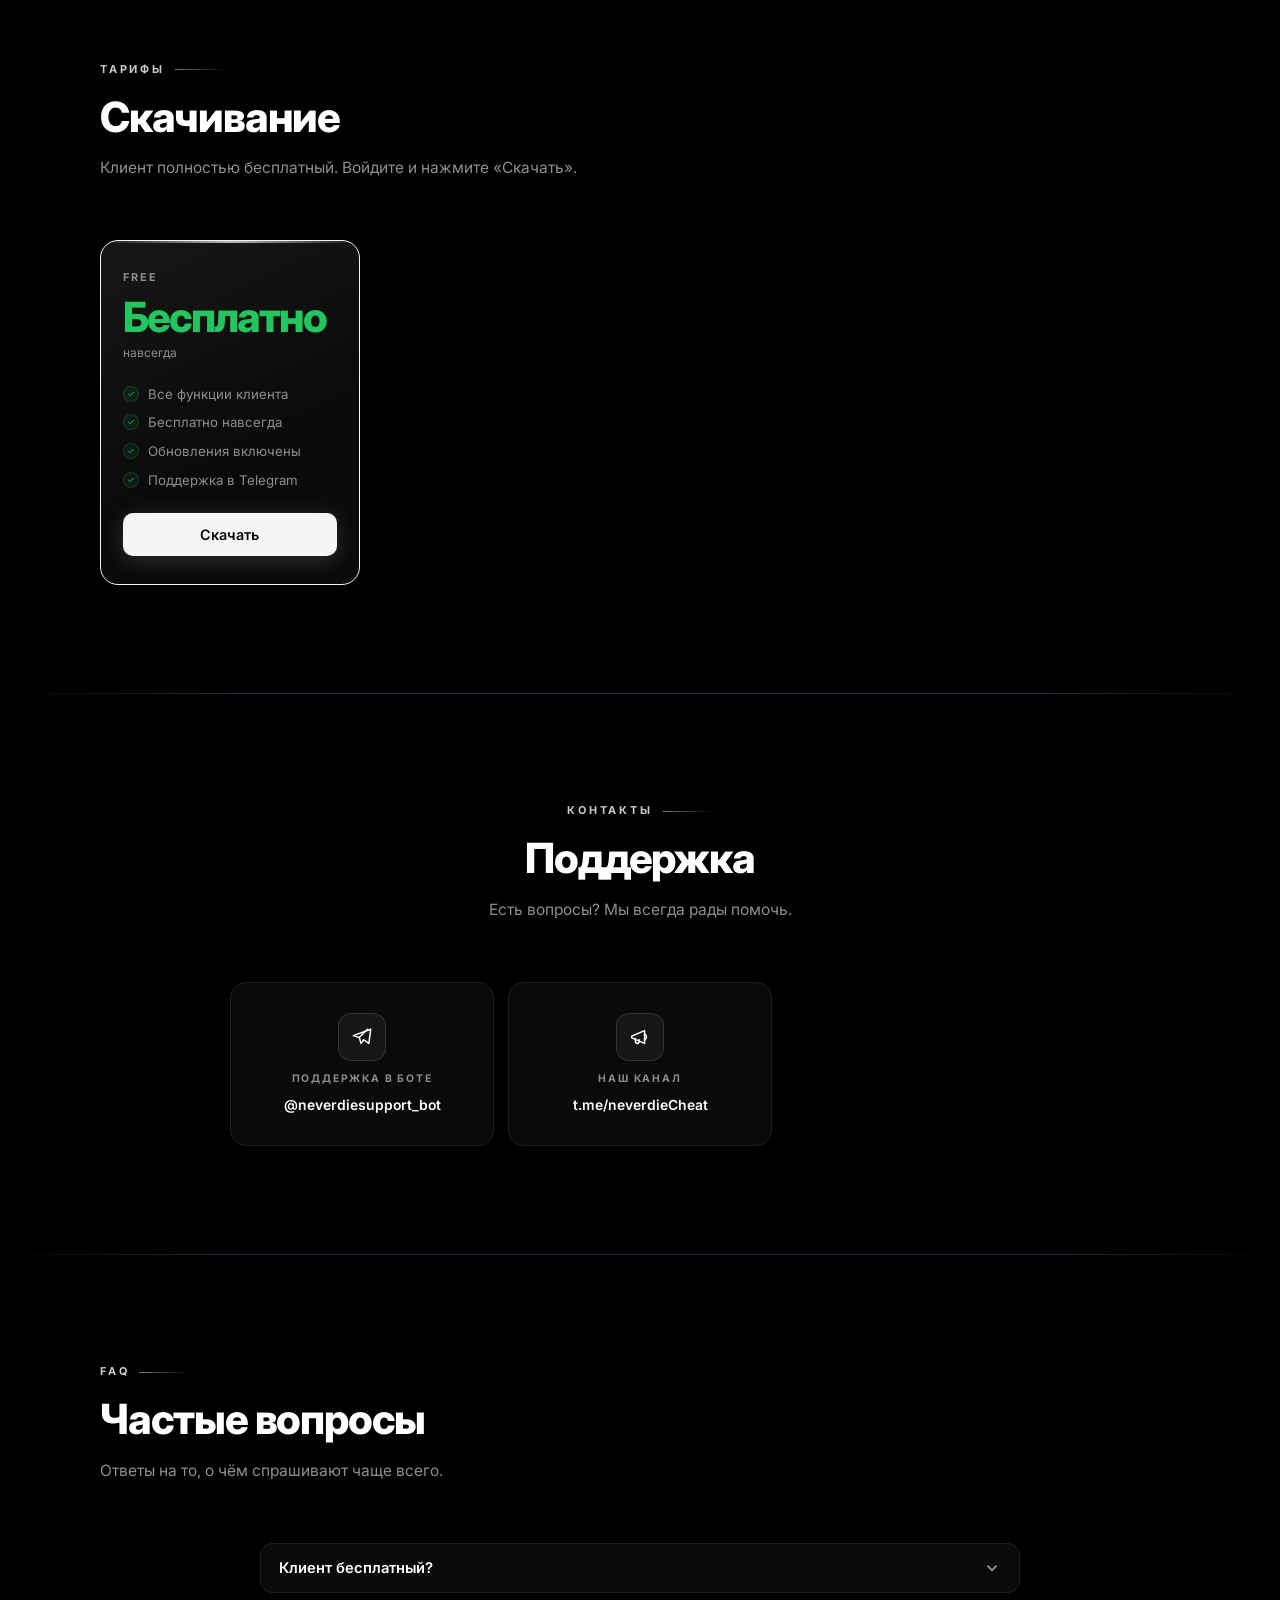
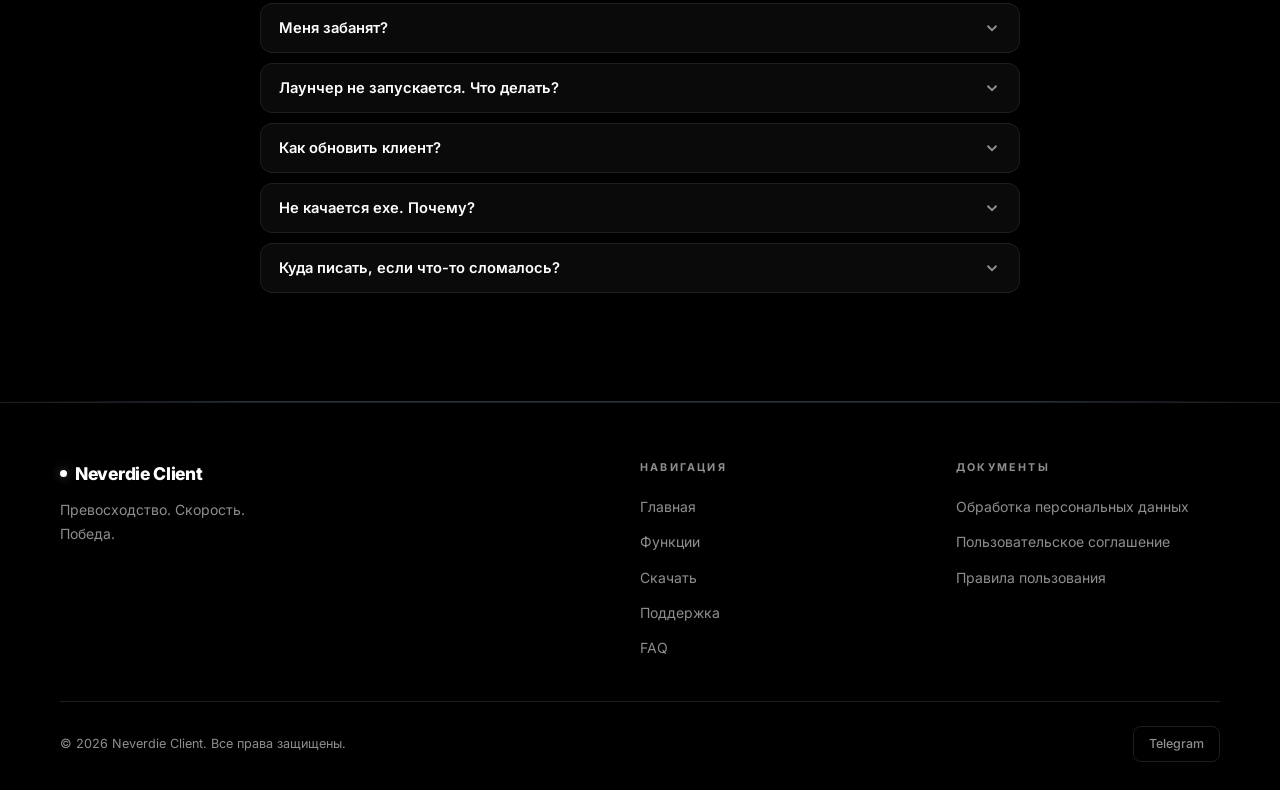
==== commit d968b967: "Screenshots: replace hero shots with new 26.2 captures, re-encode to progressive JPEG" ====
--- a/index.html
+++ b/index.html
@@ -130,7 +130,7 @@
       <!-- Правая часть: карусель скриншотов -->
       <div class="hero-right anim-right">
         <div class="hero-showcase" id="heroShowcase">
-          <img id="heroShot" src="screenshots/shot1.png" alt="Neverdie Client" />
+          <img id="heroShot" src="screenshots/shot1.jpg" alt="Neverdie Client" />
           <div class="hero-free-badge" id="heroFreeBadge">FREE</div>
           <div class="hero-shot-dots" id="heroShotDots"></div>
         </div>
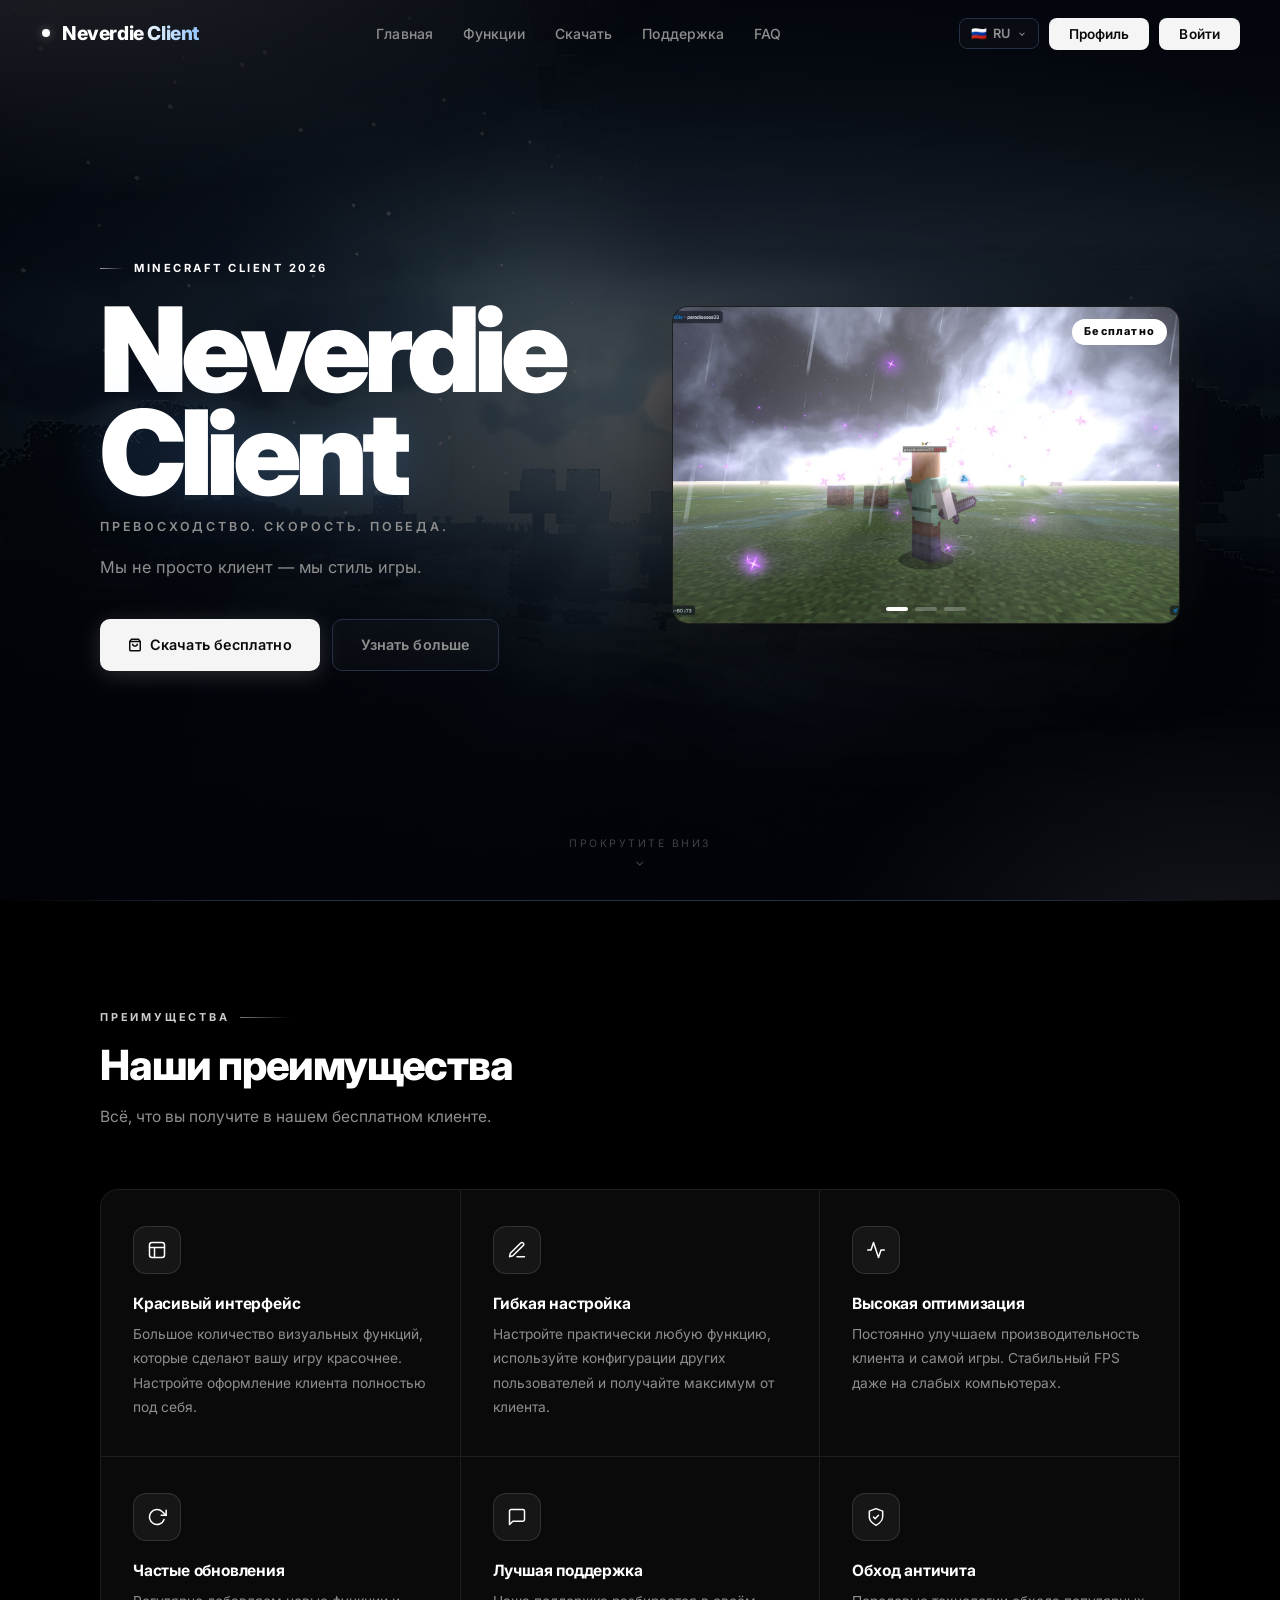
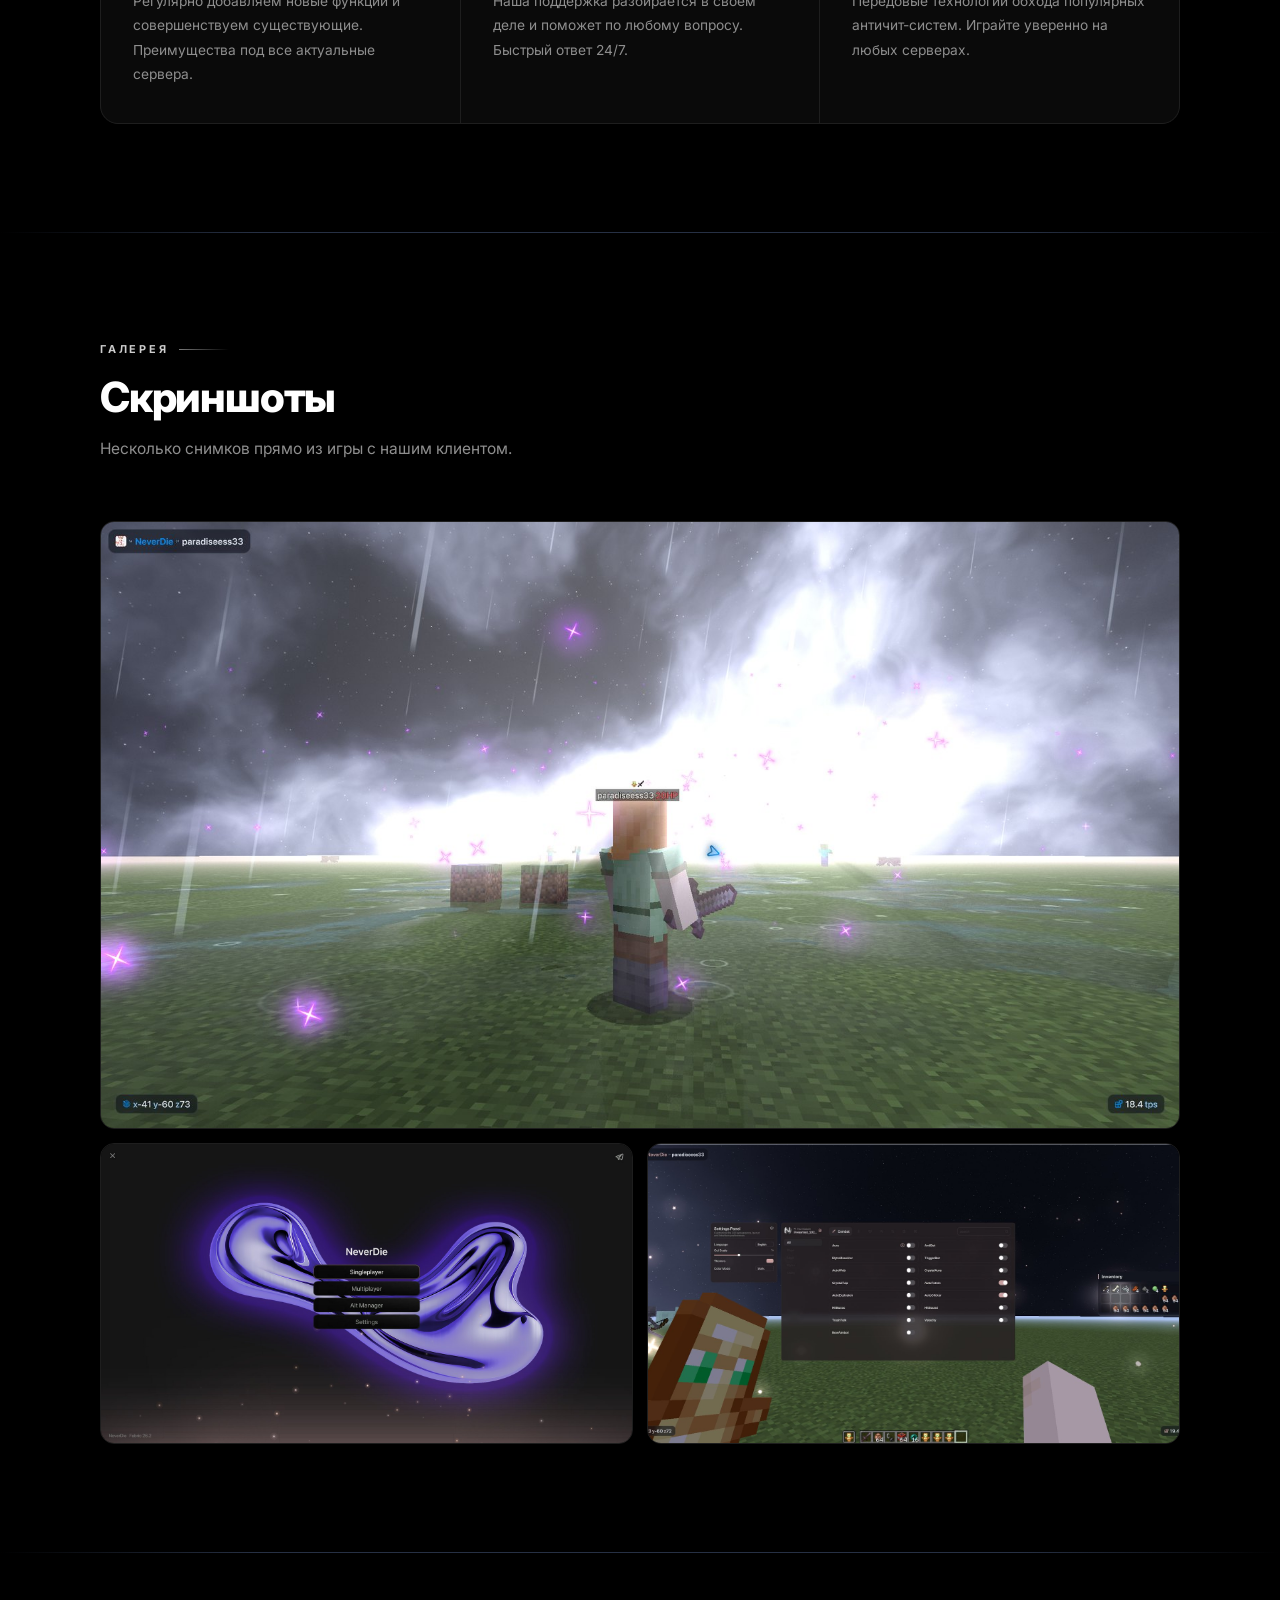
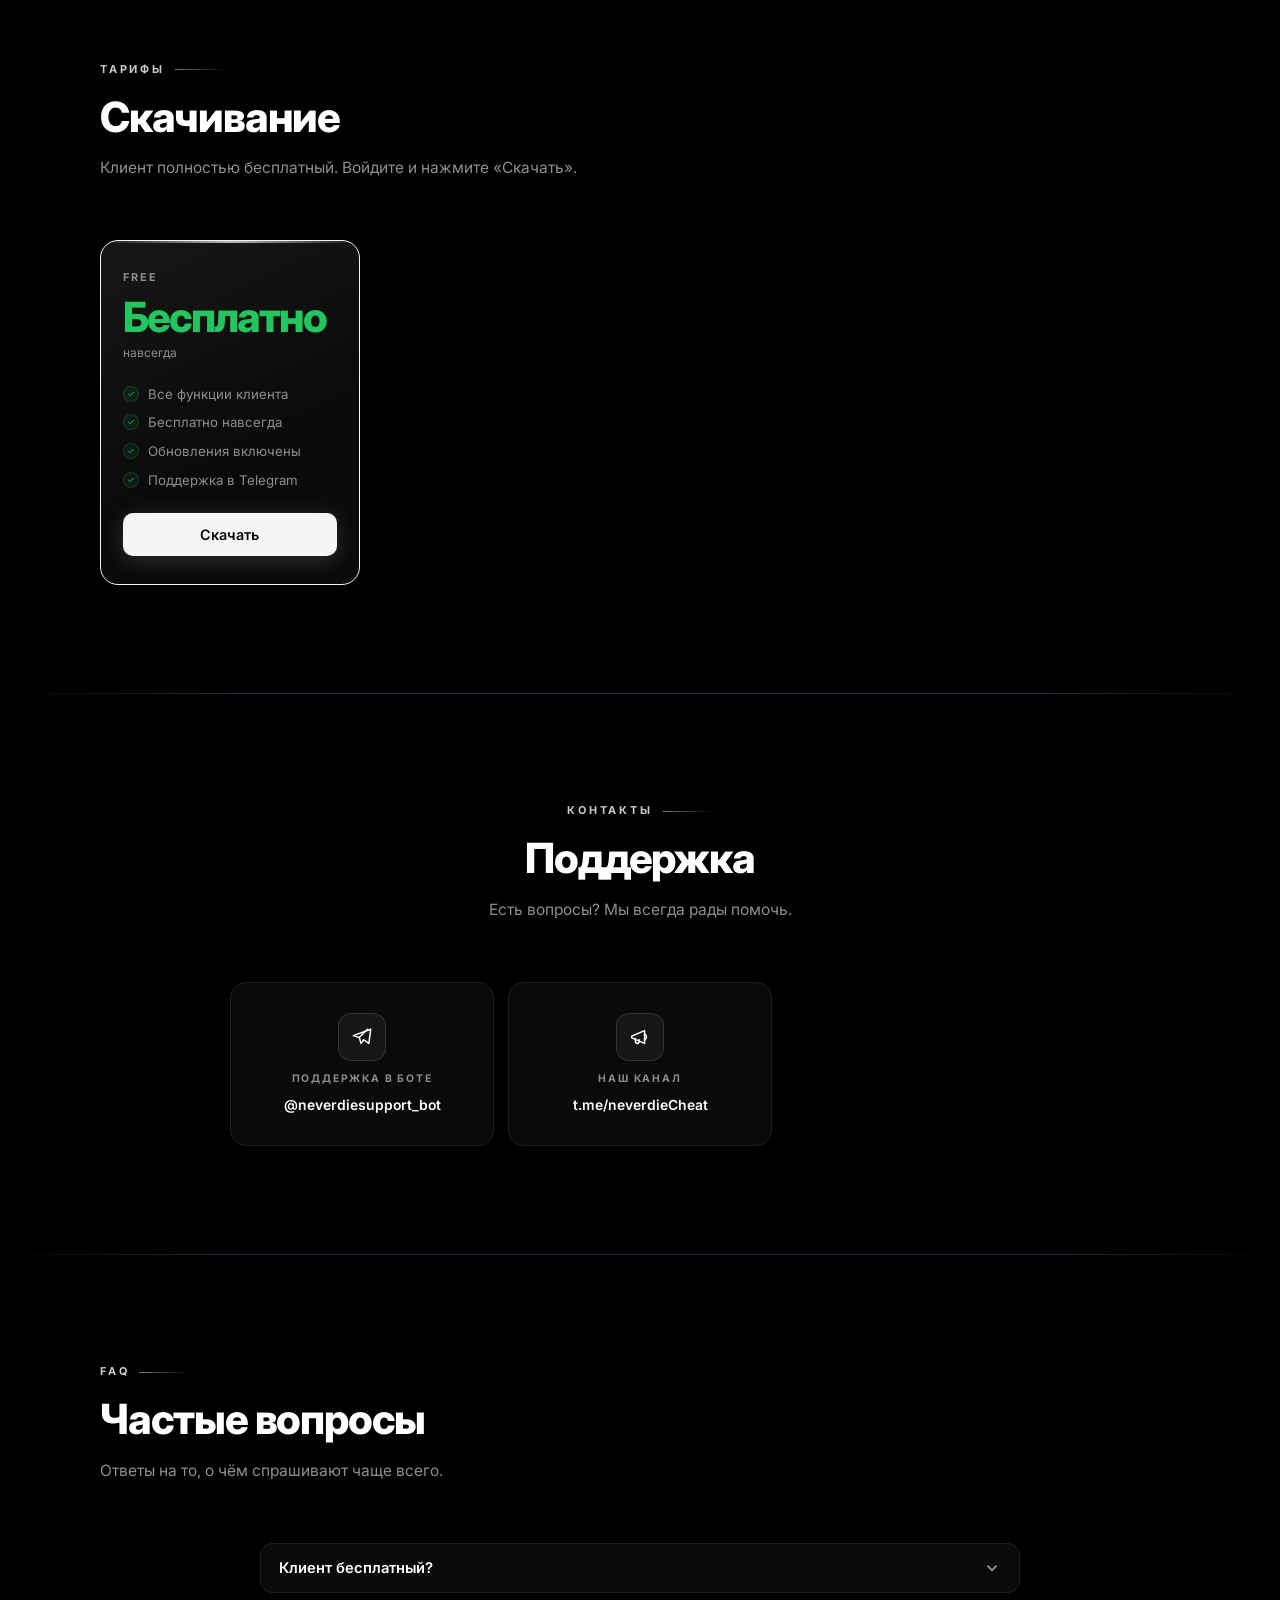
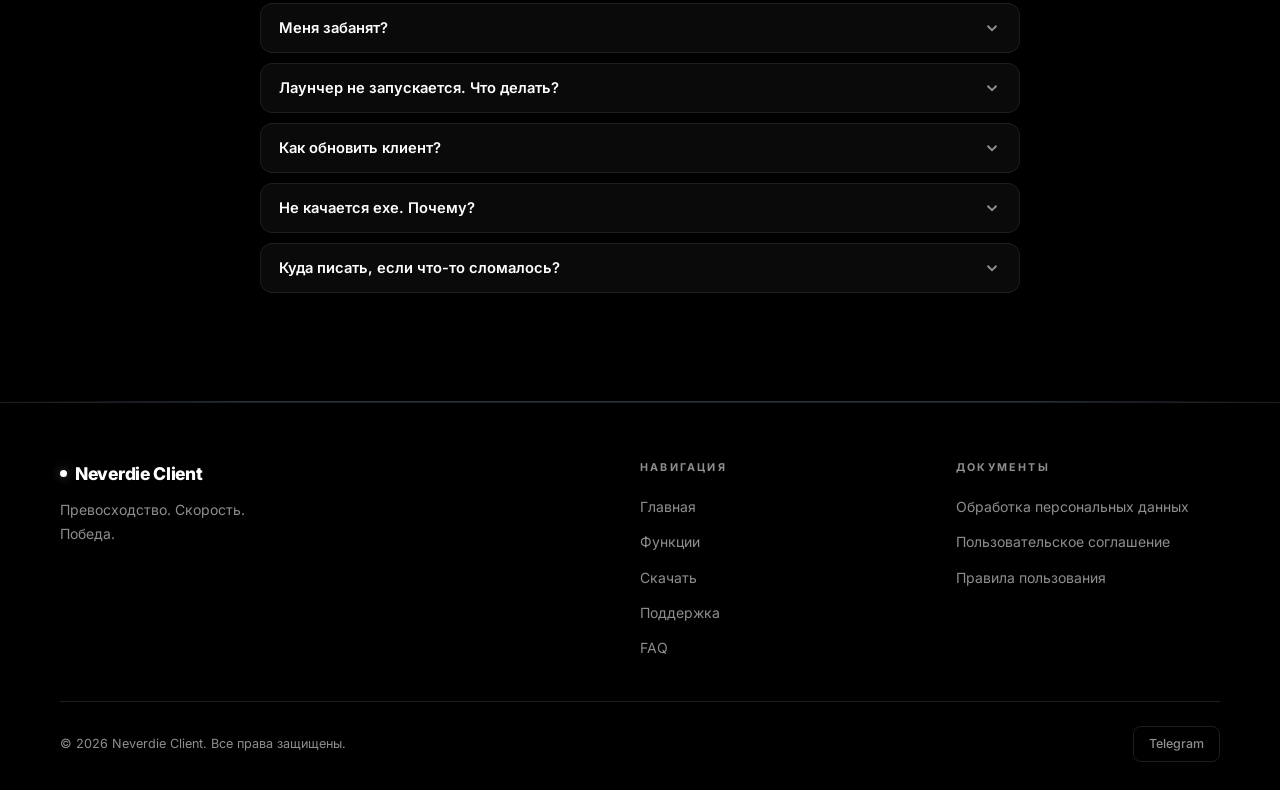
==== commit 07f943b7: "Design: remove background grid overlay" ====
--- a/index.html
+++ b/index.html
@@ -24,7 +24,6 @@
 
  <div class="bg-scene"></div>
  <div class="bg-base"></div>
- <div class="bg-grid"></div>
 <div class="cursor-glow" id="cursorGlow"></div>
 
 <!-- ════════════════════════════════════════
--- a/style.css
+++ b/style.css
@@ -127,8 +127,7 @@
 /* Пока прелоадер жив — сцену не показываем */
 body.is-loading .bg-scene,
 body.is-loading .bg-base,
-body.is-loading .bg-grid,
-body.is-loading > *:not(.preloader):not(.bg-scene):not(.bg-base):not(.bg-grid) {
+body.is-loading > *:not(.preloader):not(.bg-scene):not(.bg-base) {
   opacity: 0;
 }
 
@@ -172,18 +171,6 @@
     radial-gradient(ellipse 90% 60% at 5%  -10%, rgba(255,255,255,0.13) 0%, transparent 55%),
     radial-gradient(ellipse 60% 50% at 95% 105%, rgba(255,255,255,0.08) 0%, transparent 55%),
     radial-gradient(ellipse 50% 40% at 50%  50%, rgba(255,255,255,0.03) 0%, transparent 70%);
-}
-
-.bg-grid {
-  position: fixed;
-  inset: 0;
-  z-index: 0;
-  pointer-events: none;
-  background-image:
-    linear-gradient(rgba(255,255,255,0.03) 1px, transparent 1px),
-    linear-gradient(90deg, rgba(255,255,255,0.03) 1px, transparent 1px);
-  background-size: 72px 72px;
-  mask-image: radial-gradient(ellipse 85% 75% at 50% 40%, black 0%, transparent 100%);
 }
 
 /* ── LAYOUT ── */
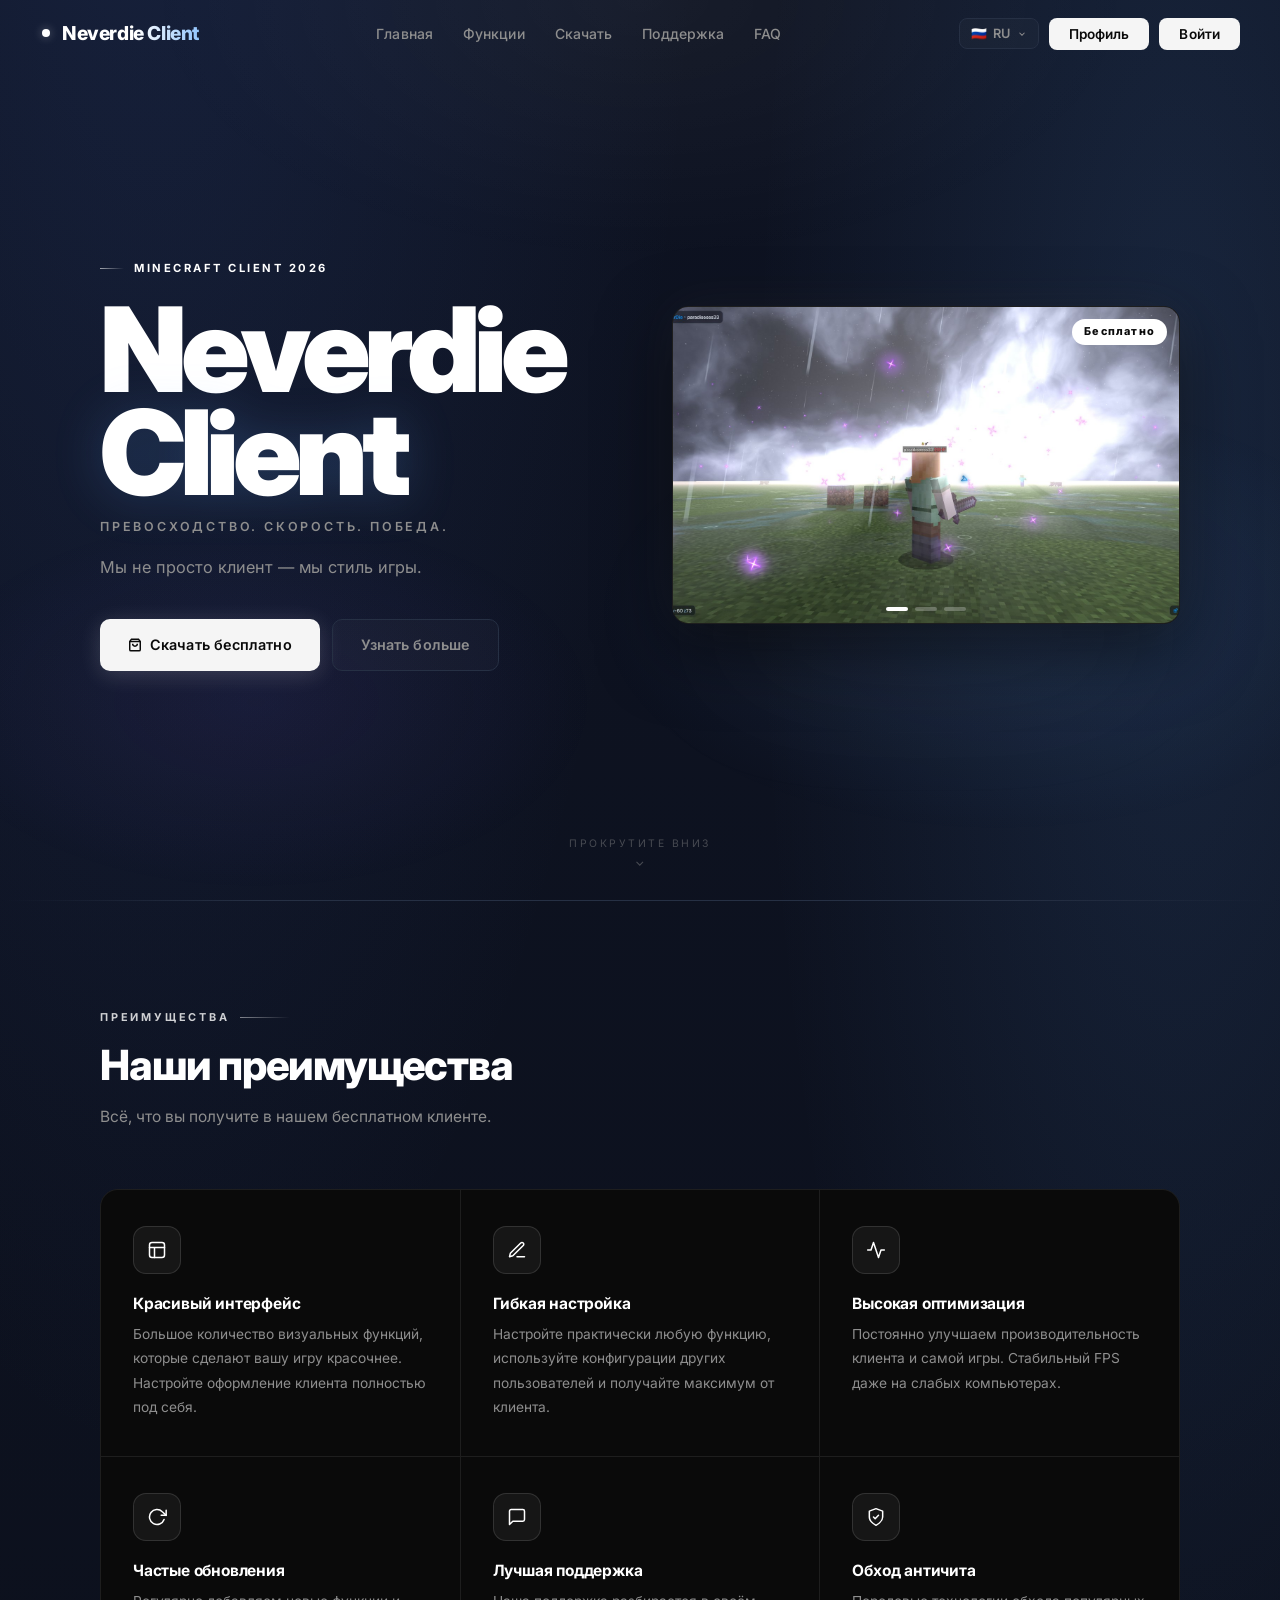
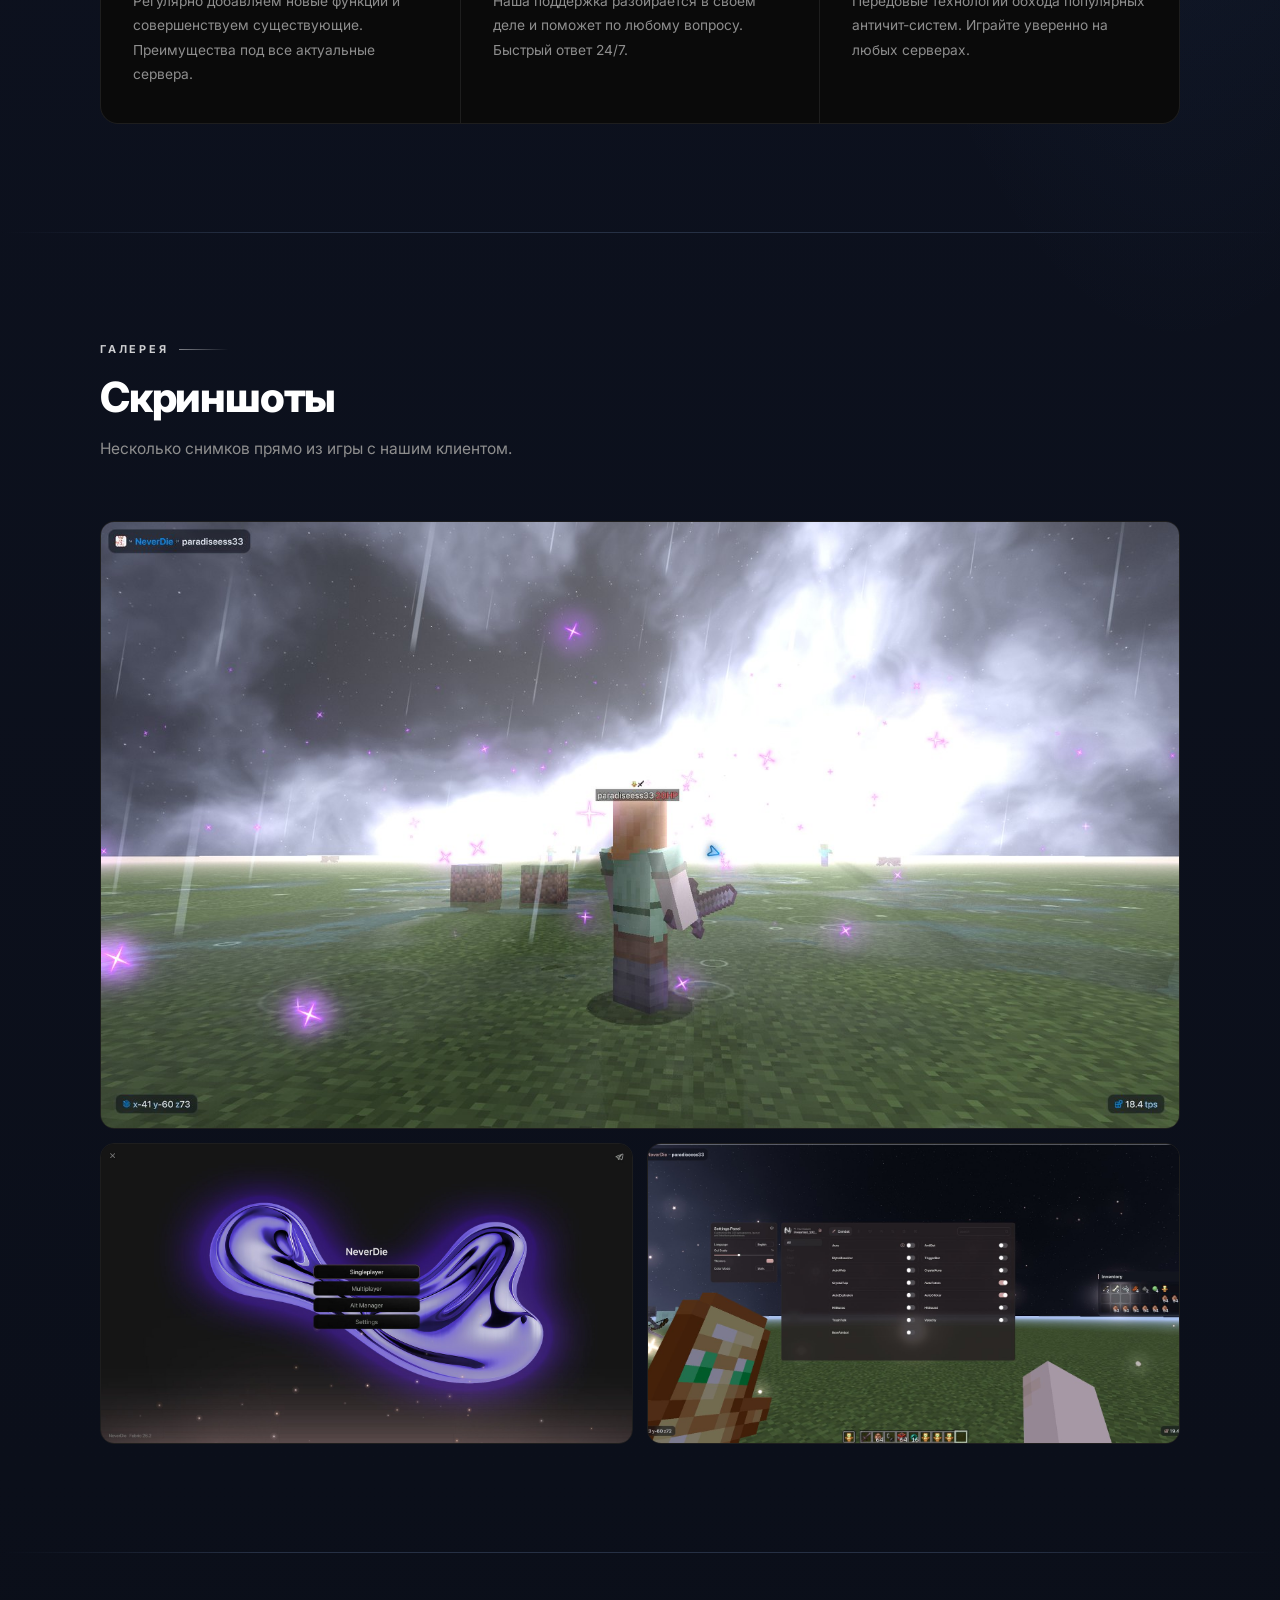
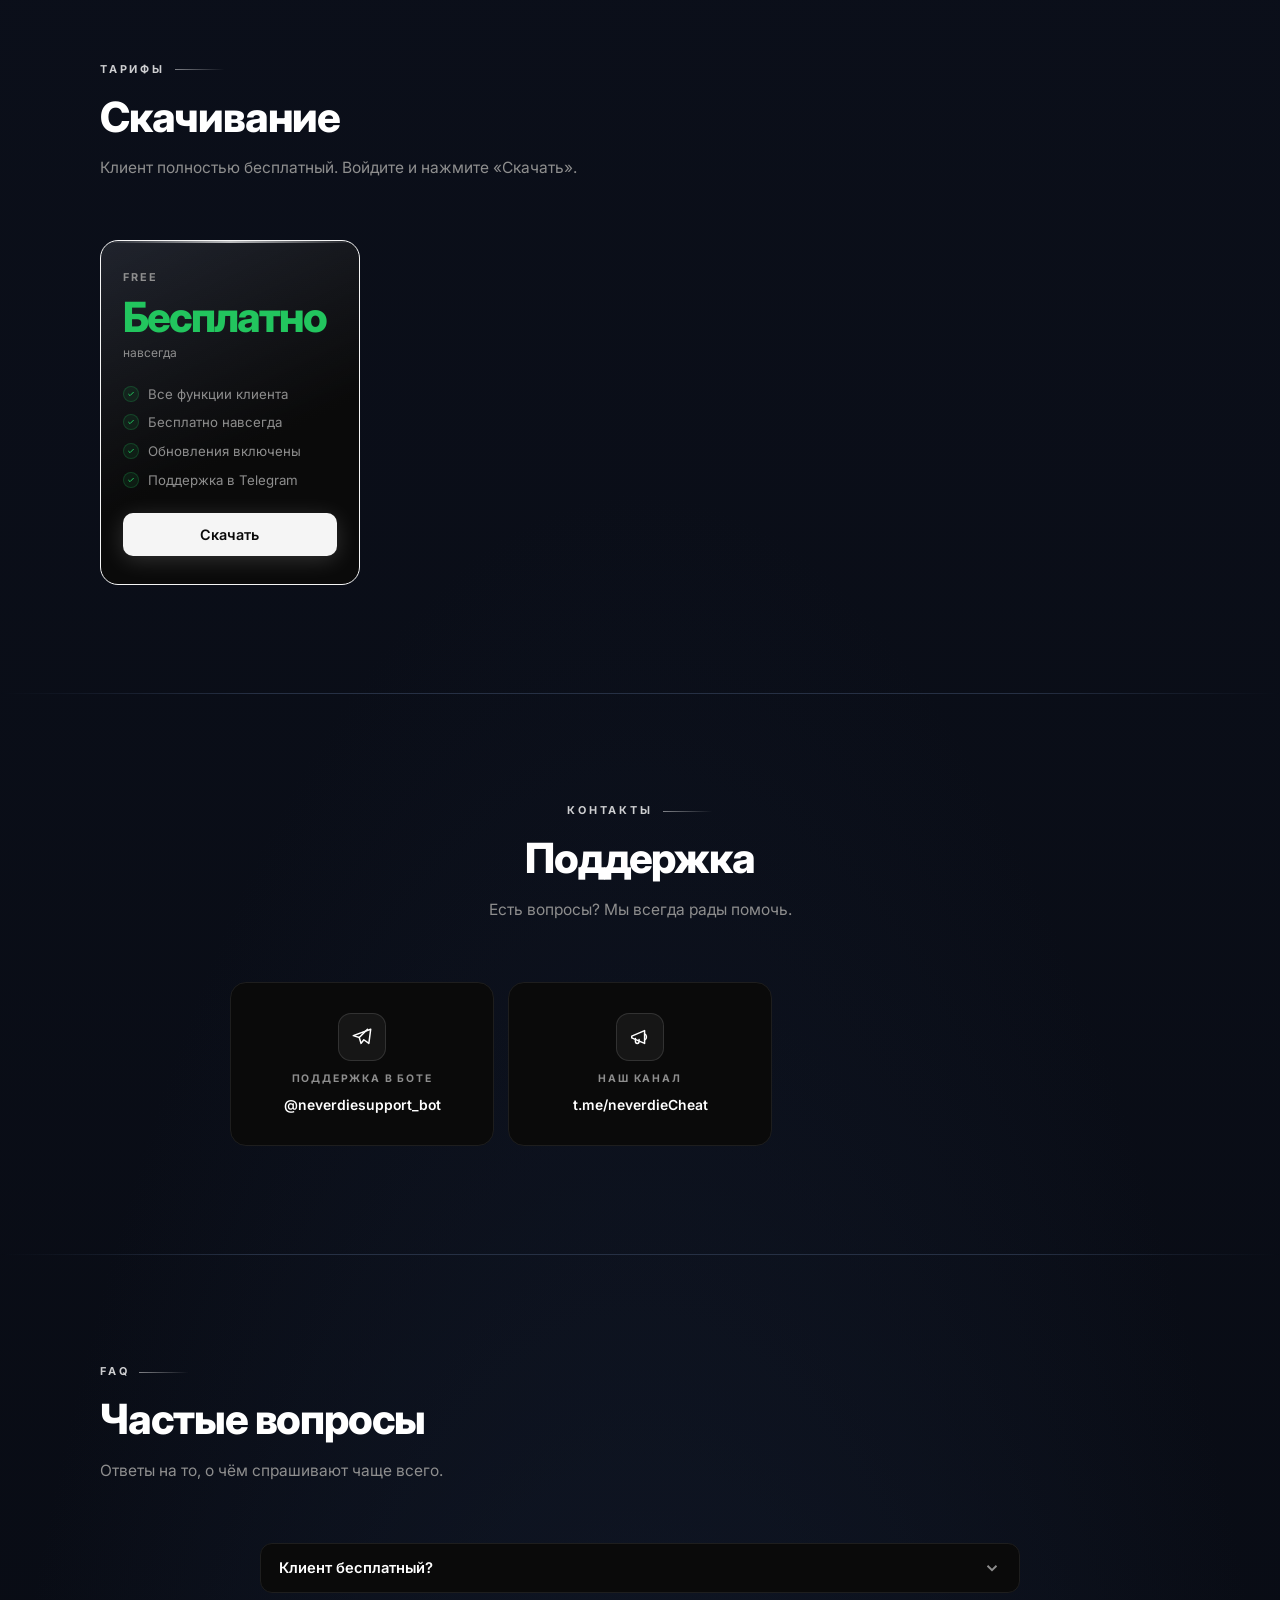
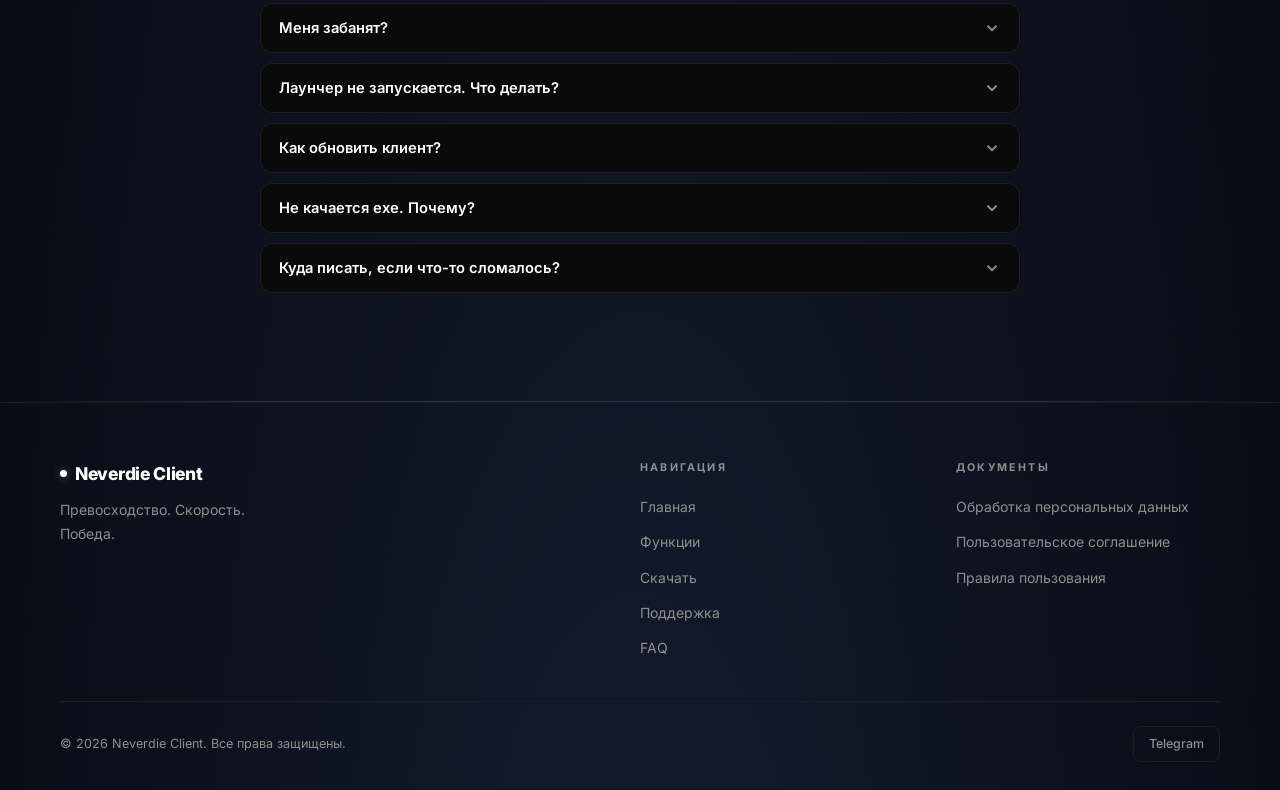
==== commit bbc57215: "Design: drop scene background image, replace with layered dark navy gradient" ====
--- a/index.html
+++ b/index.html
@@ -9,8 +9,7 @@
   <link rel="preconnect" href="https://fonts.gstatic.com" crossorigin />
   <link href="https://fonts.googleapis.com/css2?family=Inter:wght@400;500;600;700;800;900&display=swap" rel="stylesheet" />
   <link rel="stylesheet" href="style.css" />
-  <link rel="preload" as="image" href="assets/bg-world.jpg" />
-</head>
+ </head>
 <body>
 
  <!-- Прелоадер: держит вуаль, пока грузится фон, чтобы страница не «дёргалась» -->
@@ -22,7 +21,6 @@
    <div class="preloader-bar"><span id="preloaderFill"></span></div>
  </div>
 
- <div class="bg-scene"></div>
  <div class="bg-base"></div>
 <div class="cursor-glow" id="cursorGlow"></div>
 
--- a/style.css
+++ b/style.css
@@ -32,7 +32,11 @@
 html { scroll-behavior: smooth; font-size: 16px; }
 
 body {
-  background: var(--bg);
+  background:
+    radial-gradient(ellipse 70% 55% at 12% -8%, rgba(59, 91, 168, 0.22) 0%, transparent 62%),
+    radial-gradient(ellipse 55% 45% at 92% 8%, rgba(96, 165, 250, 0.13) 0%, transparent 60%),
+    radial-gradient(ellipse 80% 60% at 50% 108%, rgba(22, 32, 52, 0.85) 0%, transparent 70%),
+    linear-gradient(180deg, #0e1322 0%, #0b0f1a 55%, #080b13 100%);
   color: var(--text);
   font-family: var(--font);
   line-height: 1.65;
@@ -87,10 +91,10 @@
   width: 58px;
   height: 58px;
   border-radius: 16px;
-  background-image: url('assets/bg-world.jpg');
-  background-size: 140%;
-  background-position: 78% 14%;
-  box-shadow: 0 10px 40px rgba(59, 130, 246, 0.35);
+  background:
+    radial-gradient(ellipse at 30% 25%, rgba(191, 219, 254, 0.85) 0%, transparent 55%),
+    linear-gradient(140deg, #3b82f6 0%, #2563eb 45%, #1e3a8a 100%);
+  box-shadow: 0 10px 40px rgba(59, 130, 246, 0.35), inset 0 1px 0 rgba(255, 255, 255, 0.22);
   animation: plPulse 1.7s ease-in-out infinite;
 }
 
@@ -125,41 +129,9 @@
 }
 
 /* Пока прелоадер жив — сцену не показываем */
-body.is-loading .bg-scene,
 body.is-loading .bg-base,
-body.is-loading > *:not(.preloader):not(.bg-scene):not(.bg-base) {
+body.is-loading > *:not(.preloader):not(.bg-base) {
   opacity: 0;
-}
-
-.bg-scene {
-  transition: opacity 0.7s ease 0.05s;
-}
-
-/* ── SCENERY ──
-   Ночная сцена: луна, снежные хребты, туман и вода.
-   Картинка лежит под градиентами, поэтому текст поверх остаётся читаемым. */
-.bg-scene {
-  position: fixed;
-  inset: 0;
-  z-index: 0;
-  pointer-events: none;
-  background-image: url('assets/bg-world.jpg');
-  background-size: cover;
-  background-position: 50% 62%;
-  background-repeat: no-repeat;
-  background-attachment: fixed;
-  opacity: 0.62;
-  filter: saturate(1.08) contrast(1.02);
-}
-
-/* Затемняющая вуаль поверх сцены, чтобы карточки и текст не тонули в картинке */
-.bg-scene::after {
-  content: '';
-  position: absolute;
-  inset: 0;
-  background:
-    radial-gradient(ellipse 80% 60% at 50% 42%, rgba(8, 10, 20, 0.30) 0%, rgba(6, 8, 16, 0.72) 78%),
-    linear-gradient(180deg, rgba(6, 8, 16, 0.58) 0%, rgba(6, 8, 16, 0.18) 32%, rgba(6, 8, 16, 0.74) 100%);
 }
 
 .bg-base {
@@ -168,9 +140,9 @@
   z-index: 0;
   pointer-events: none;
   background:
-    radial-gradient(ellipse 90% 60% at 5%  -10%, rgba(255,255,255,0.13) 0%, transparent 55%),
-    radial-gradient(ellipse 60% 50% at 95% 105%, rgba(255,255,255,0.08) 0%, transparent 55%),
-    radial-gradient(ellipse 50% 40% at 50%  50%, rgba(255,255,255,0.03) 0%, transparent 70%);
+    radial-gradient(ellipse 45% 35% at 78% 68%, rgba(96, 165, 250, 0.09) 0%, transparent 70%),
+    radial-gradient(ellipse 38% 30% at 20% 78%, rgba(139, 92, 246, 0.07) 0%, transparent 70%),
+    radial-gradient(ellipse 60% 45% at 50% 0%, rgba(255, 255, 255, 0.045) 0%, transparent 65%);
 }
 
 /* ── LAYOUT ── */
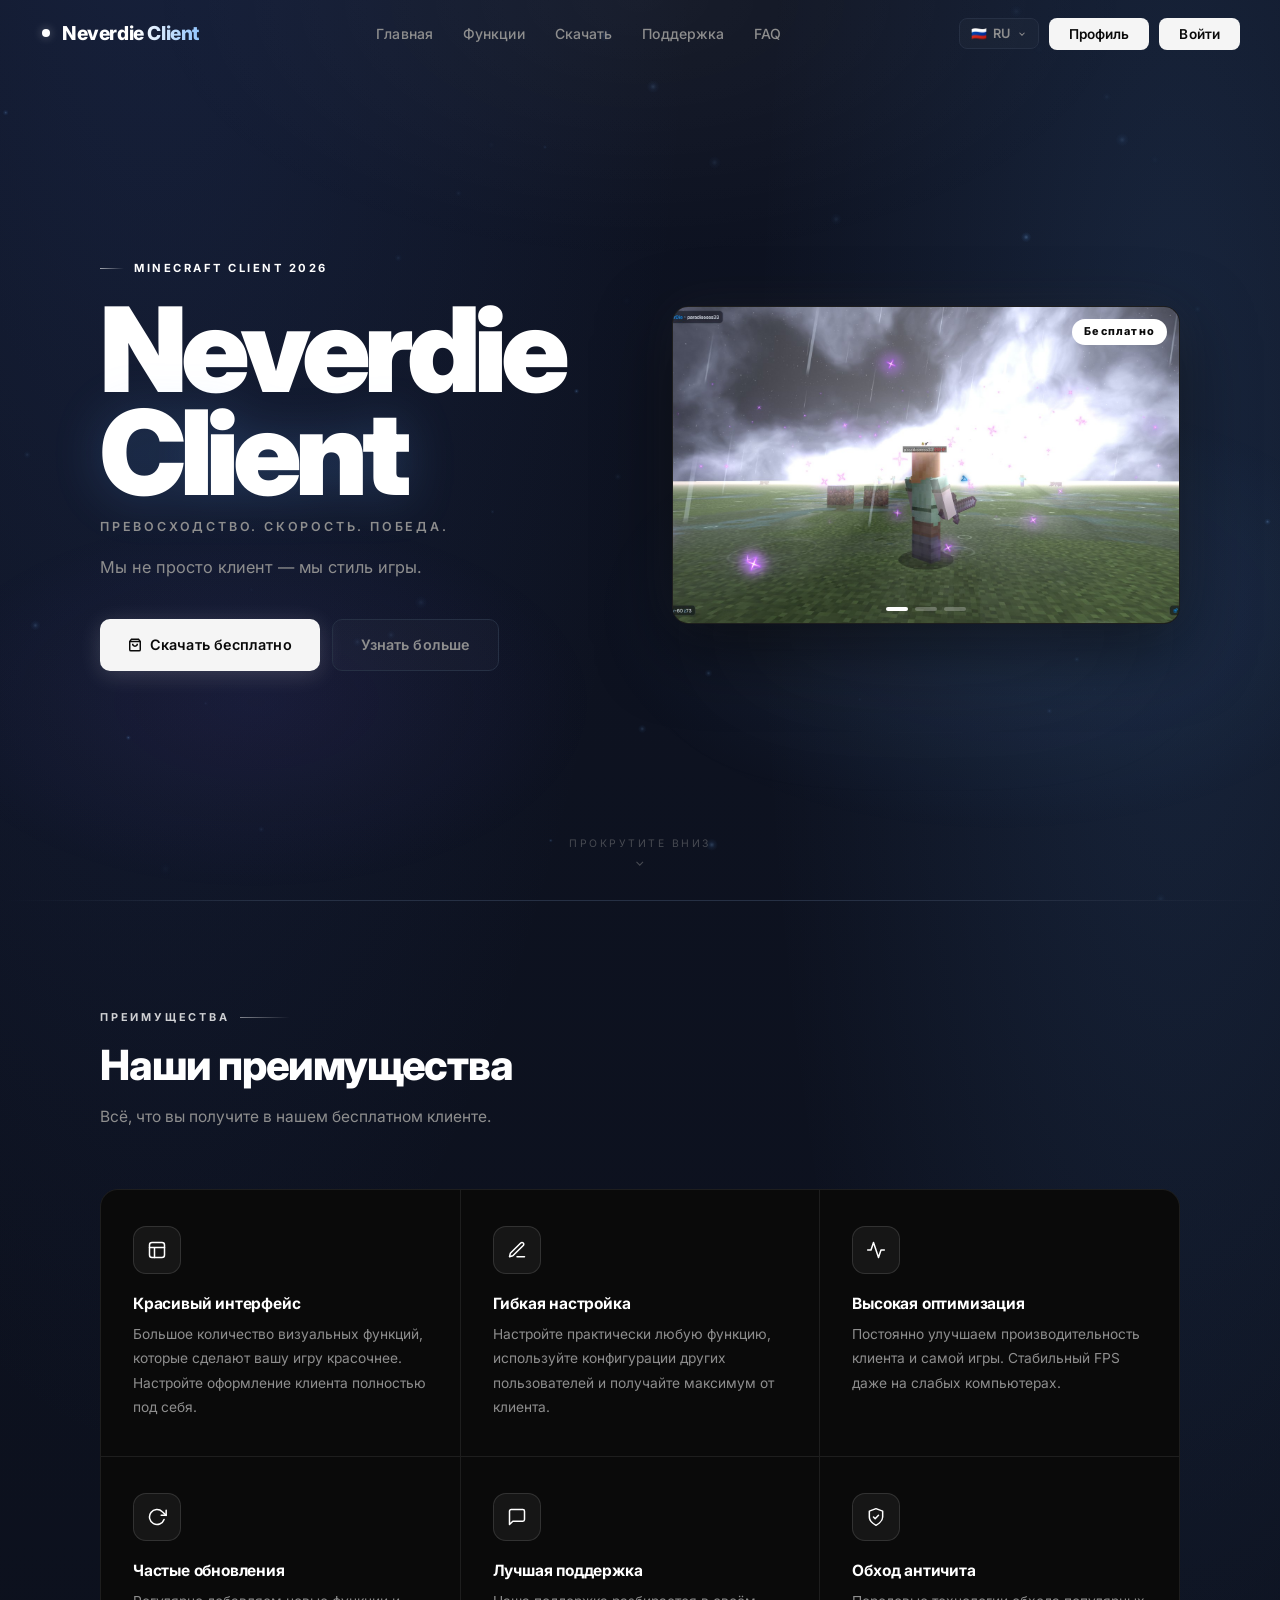
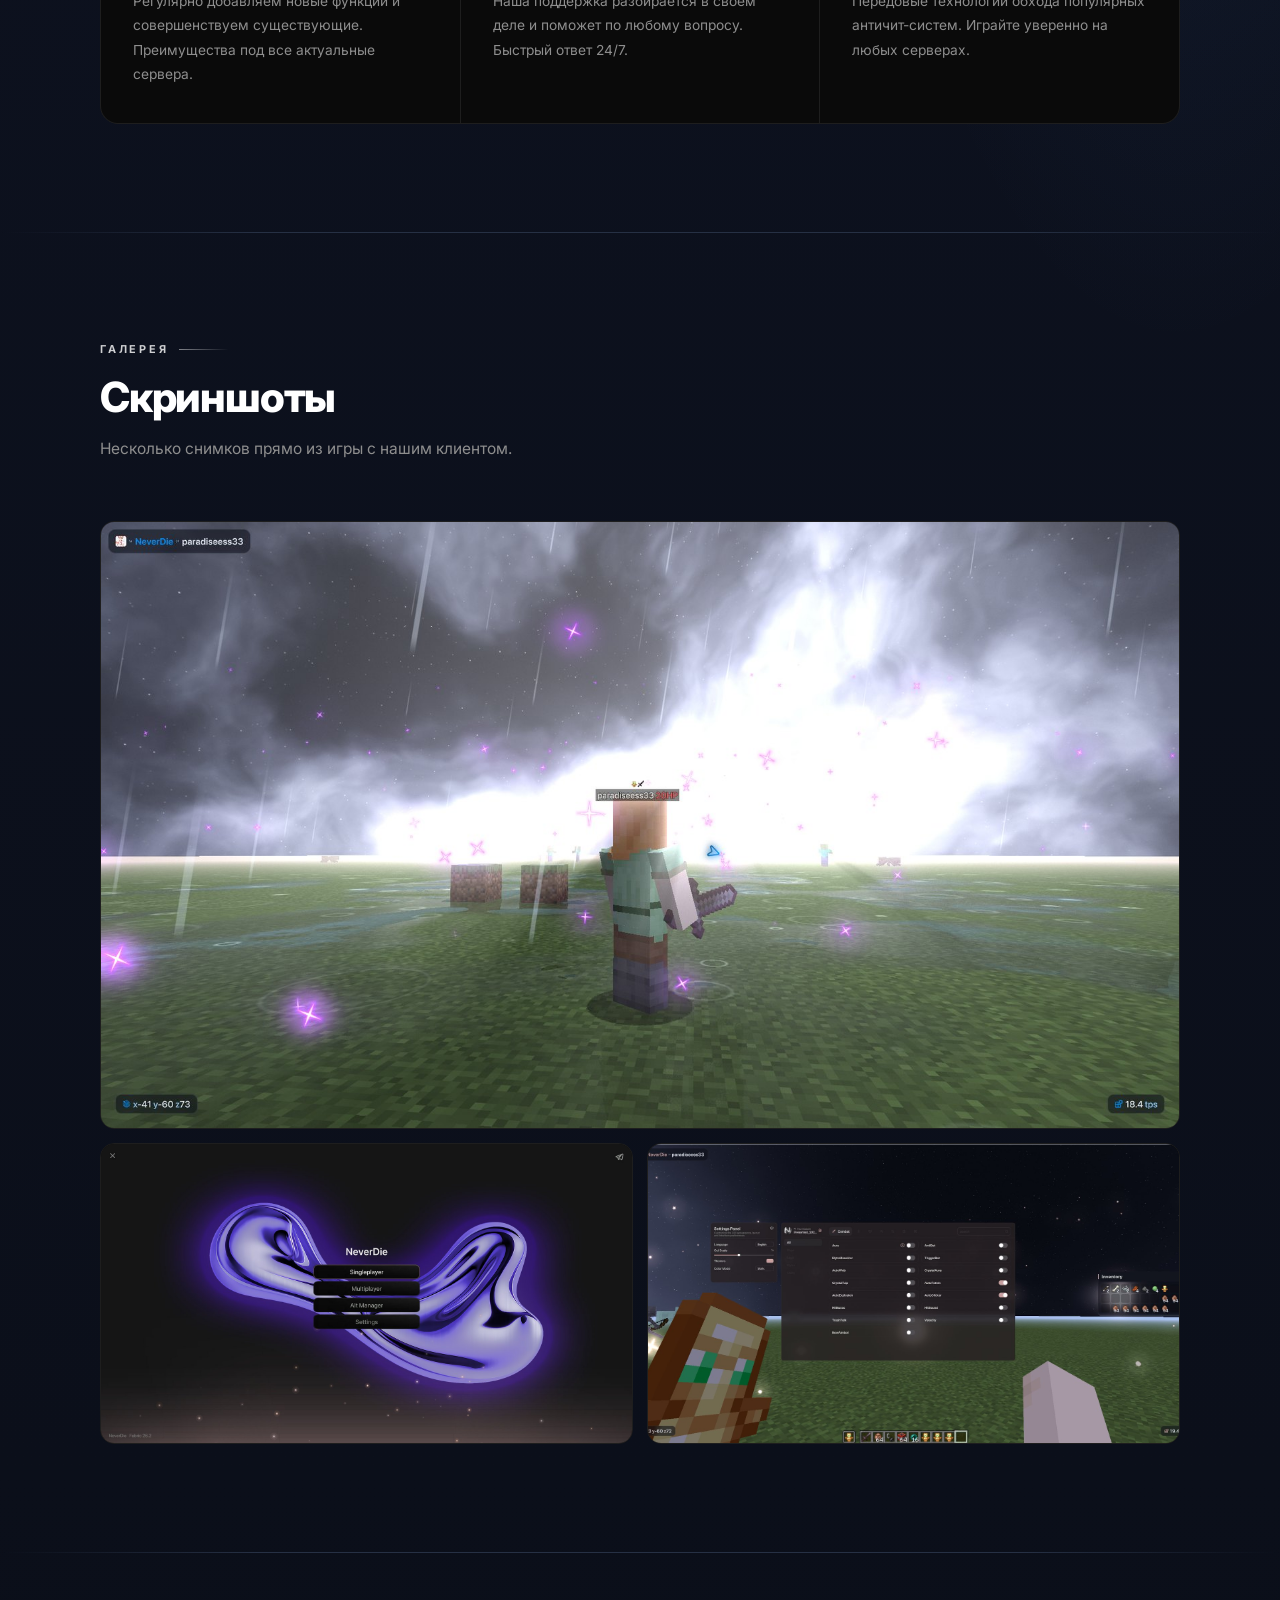
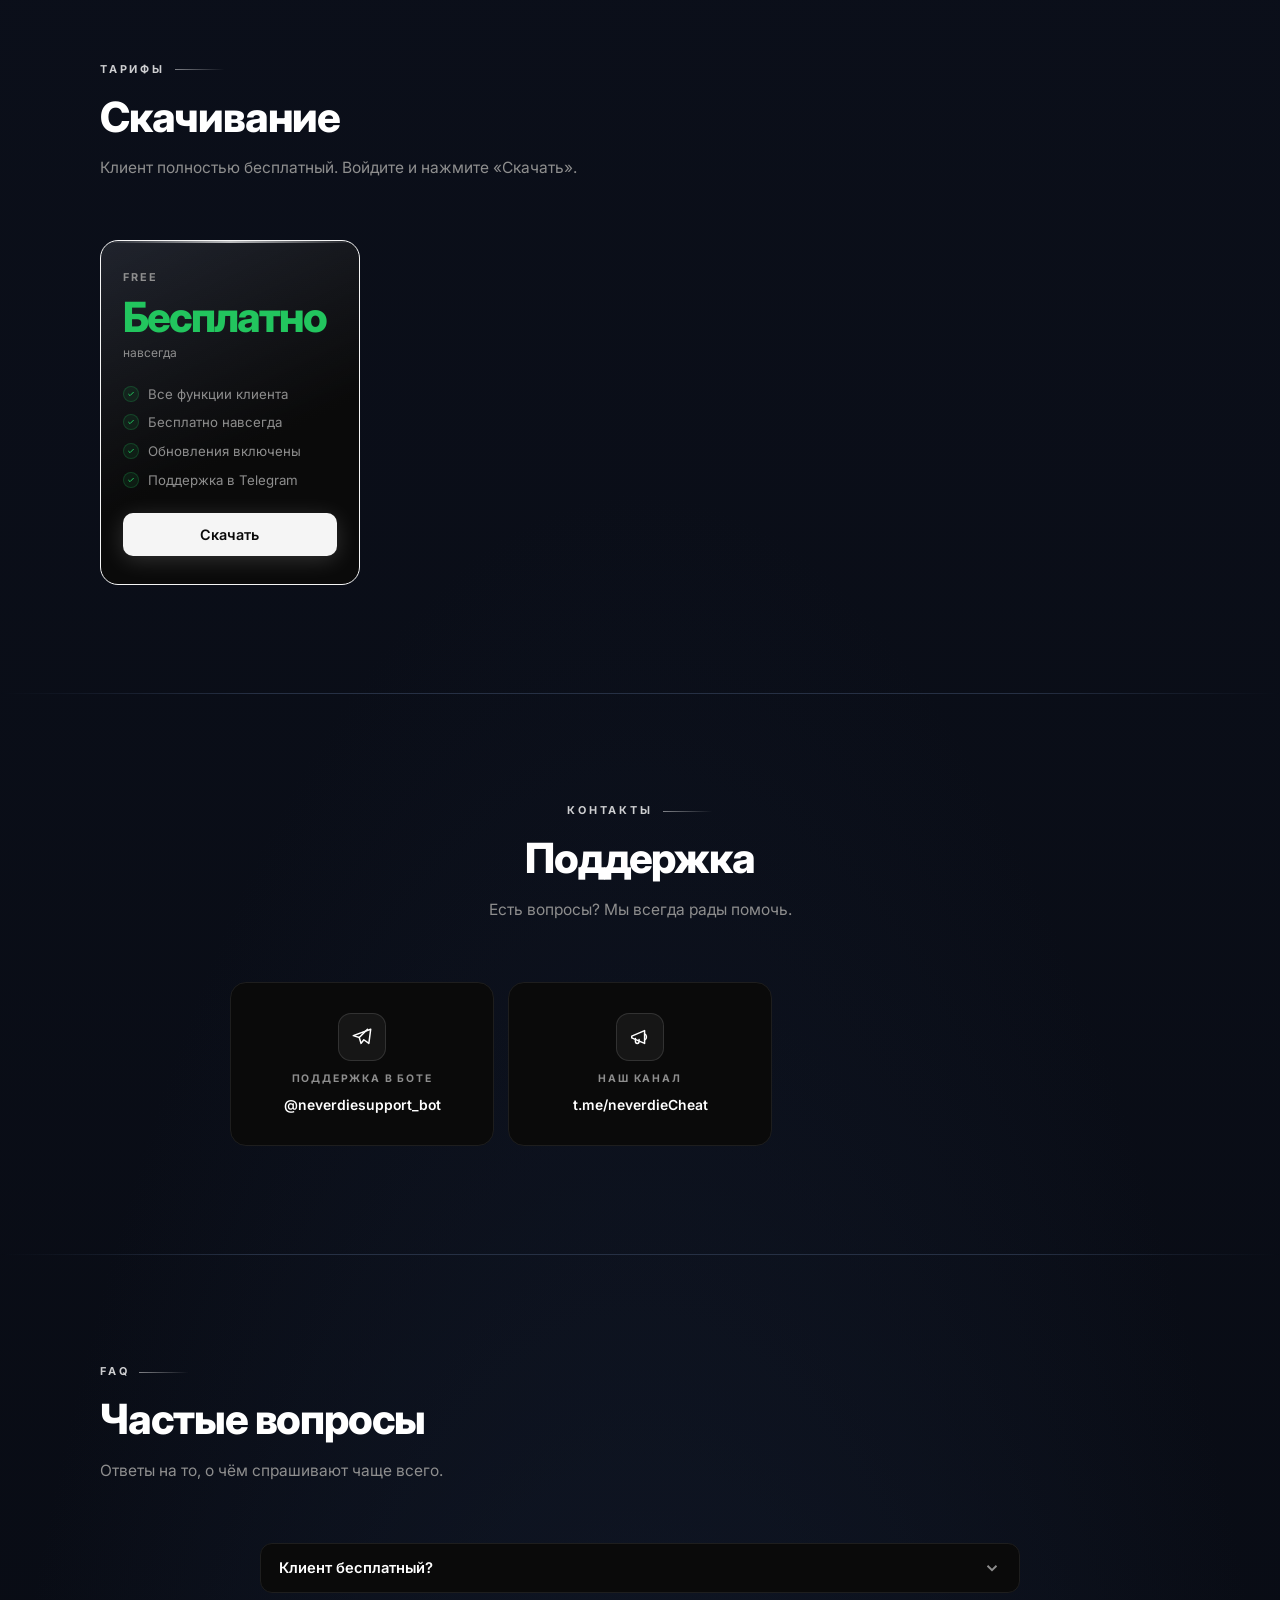
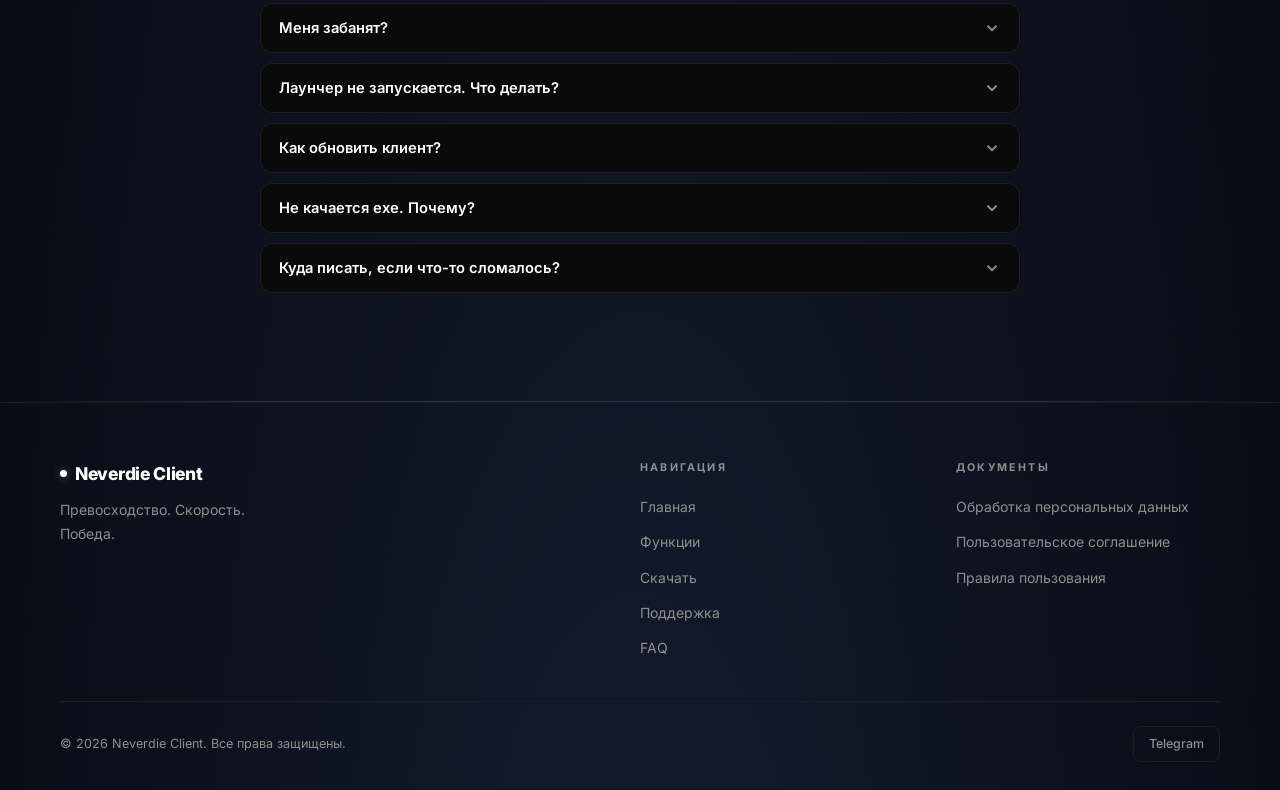
==== commit 515a0d0b: "Design: subtle drifting particle layer on dark background" ====
--- a/index.html
+++ b/index.html
@@ -22,6 +22,7 @@
  </div>
 
  <div class="bg-base"></div>
+ <canvas class="bg-particles" id="particles" aria-hidden="true"></canvas>
 <div class="cursor-glow" id="cursorGlow"></div>
 
 <!-- ════════════════════════════════════════
@@ -449,6 +450,7 @@
   <span id="toastMsg"></span>
 </div>
 
+ <script src="particles.js"></script>
  <script src="preloader.js"></script>
  <script src="config.js"></script>
  <script src="script.js"></script>
--- a/style.css
+++ b/style.css
@@ -130,7 +130,7 @@
 
 /* Пока прелоадер жив — сцену не показываем */
 body.is-loading .bg-base,
-body.is-loading > *:not(.preloader):not(.bg-base) {
+body.is-loading > *:not(.preloader):not(.bg-base):not(.bg-particles) {
   opacity: 0;
 }
 
@@ -143,6 +143,13 @@
     radial-gradient(ellipse 45% 35% at 78% 68%, rgba(96, 165, 250, 0.09) 0%, transparent 70%),
     radial-gradient(ellipse 38% 30% at 20% 78%, rgba(139, 92, 246, 0.07) 0%, transparent 70%),
     radial-gradient(ellipse 60% 45% at 50% 0%, rgba(255, 255, 255, 0.045) 0%, transparent 65%);
+}
+
+.bg-particles {
+  position: fixed;
+  inset: 0;
+  z-index: 1;
+  pointer-events: none;
 }
 
 /* ── LAYOUT ── */
